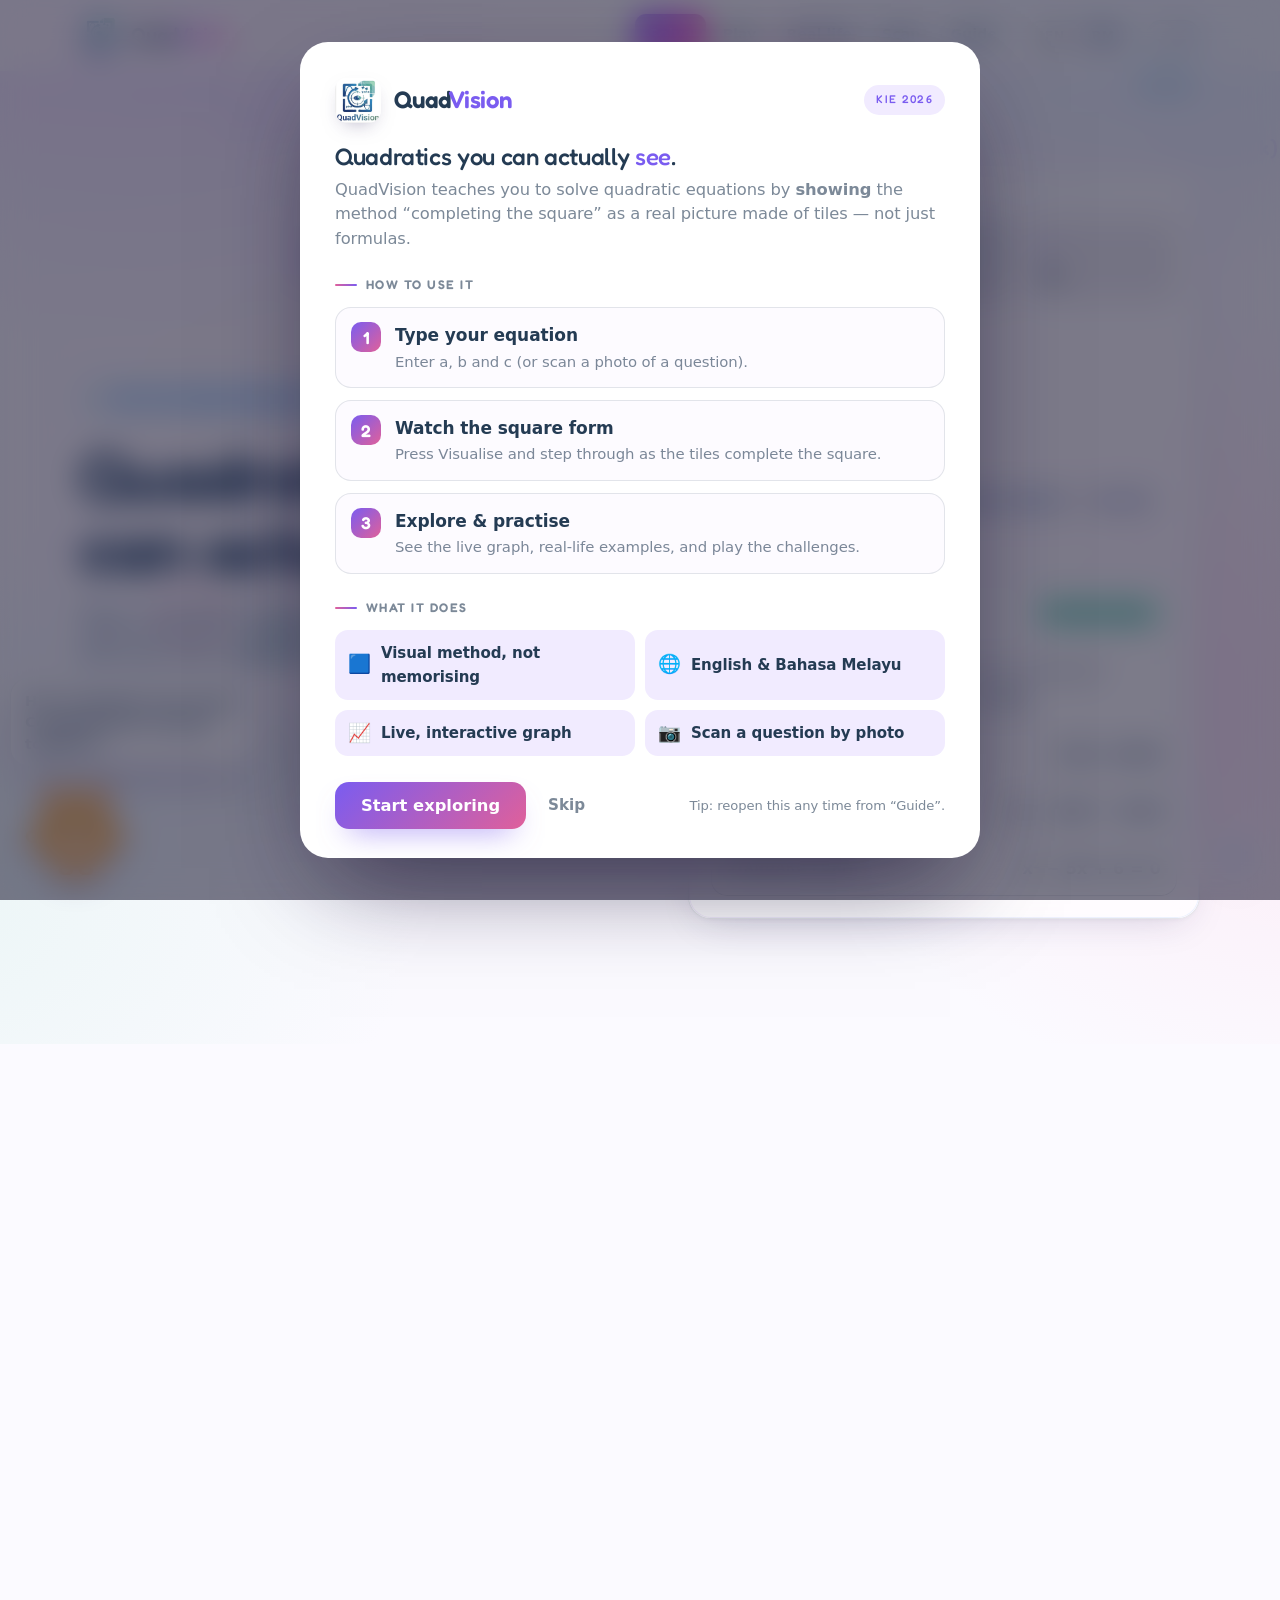
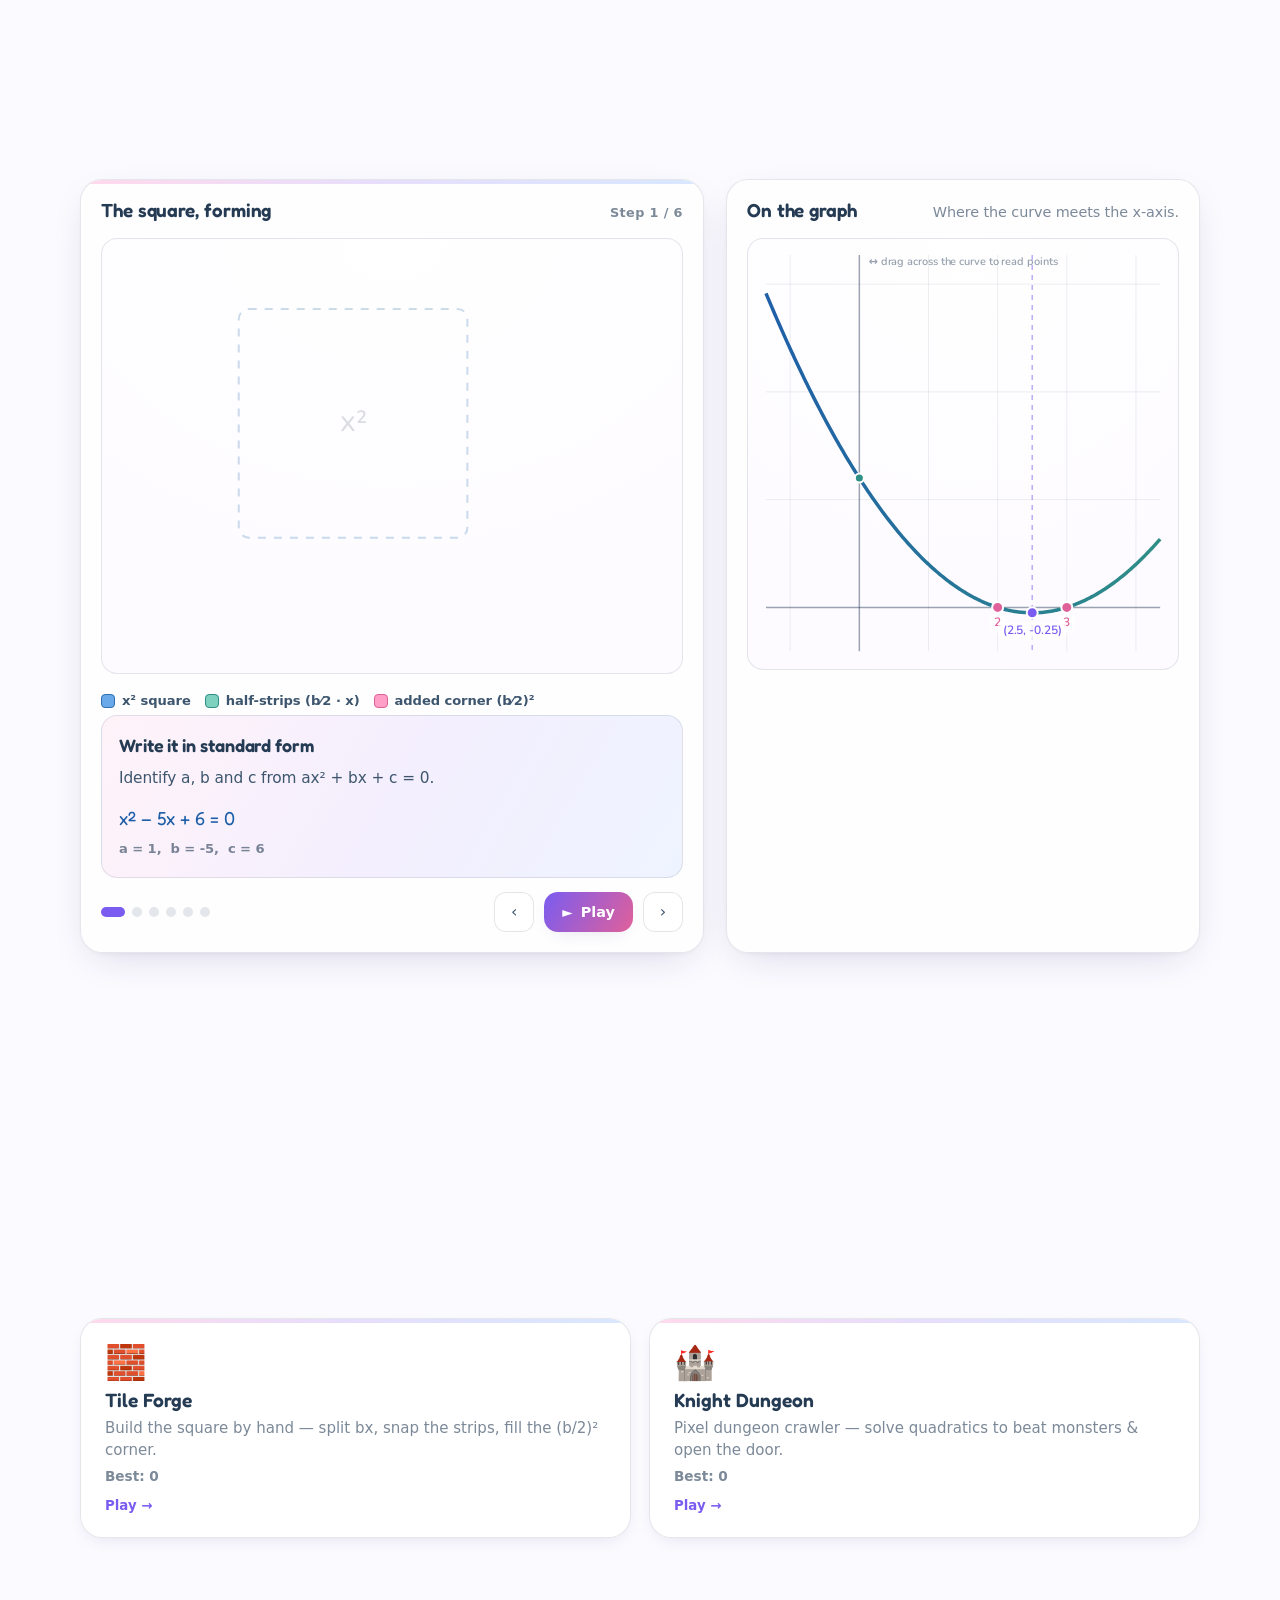
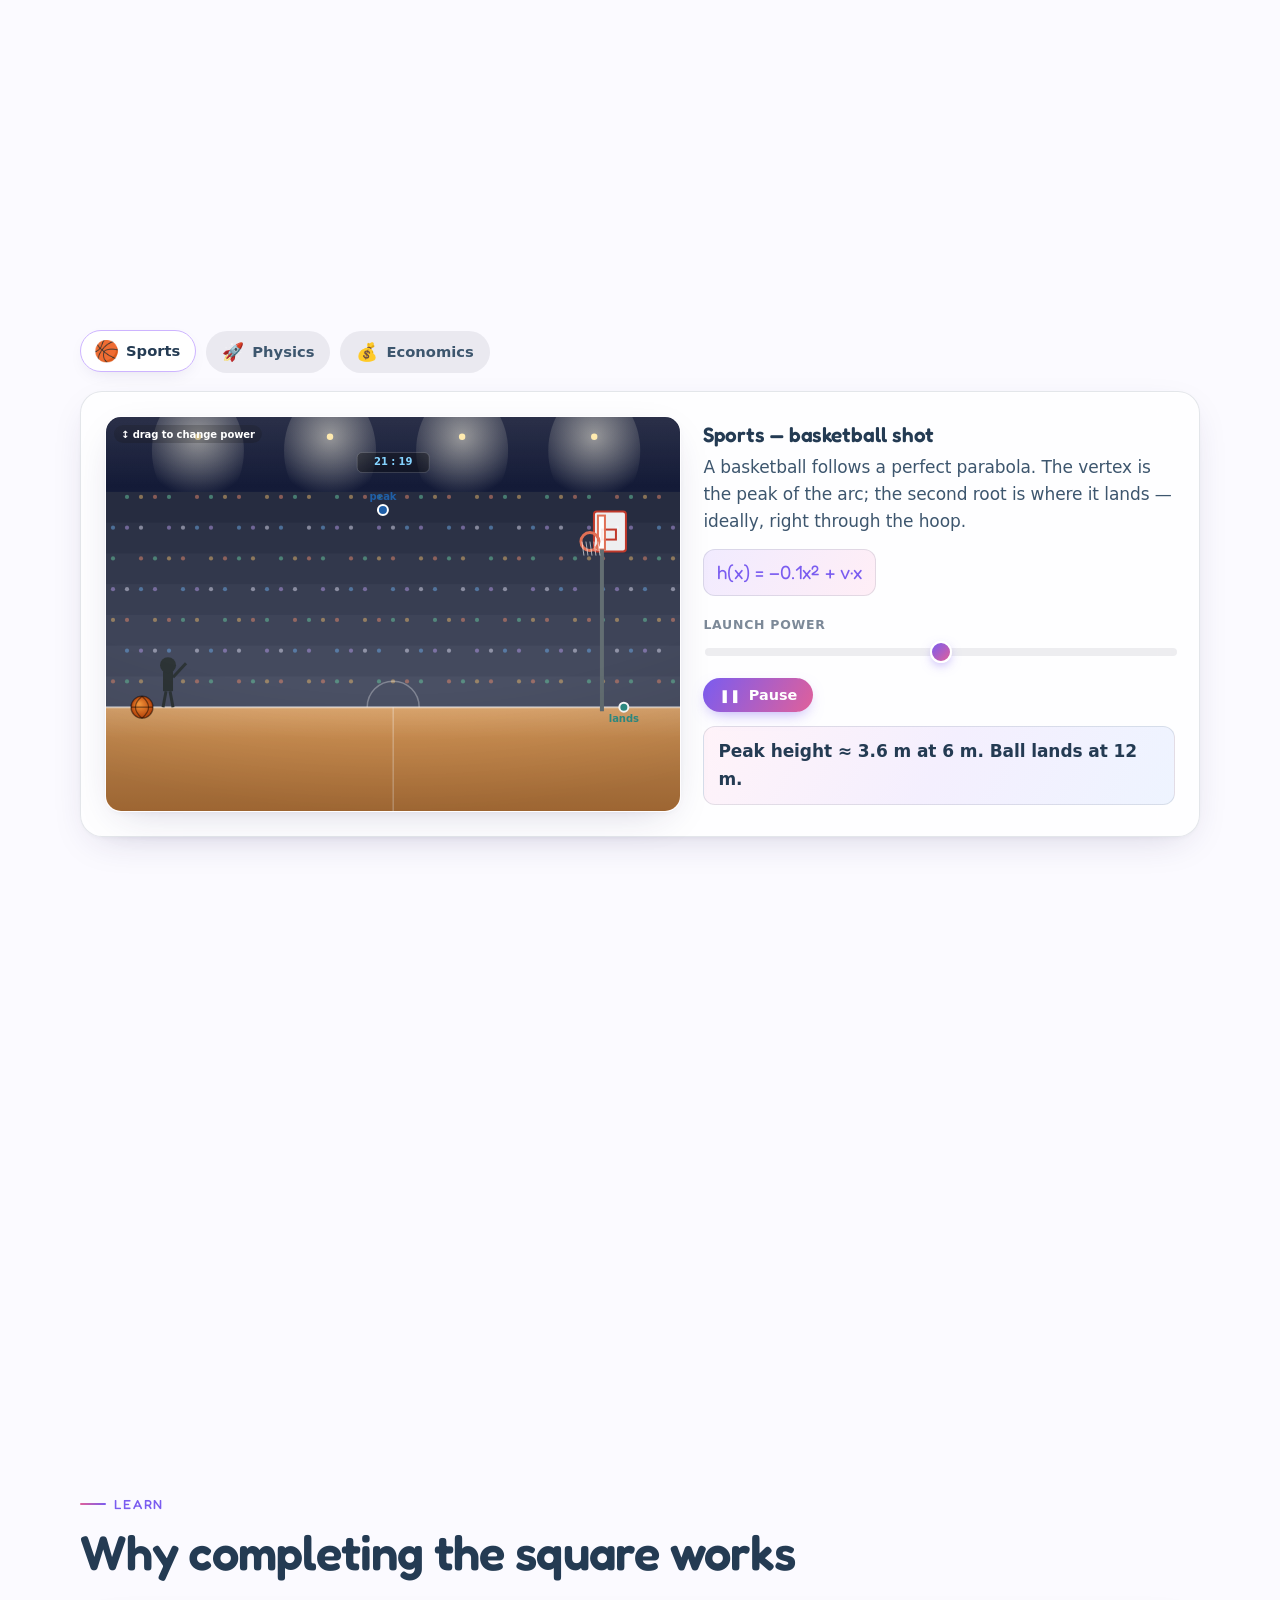
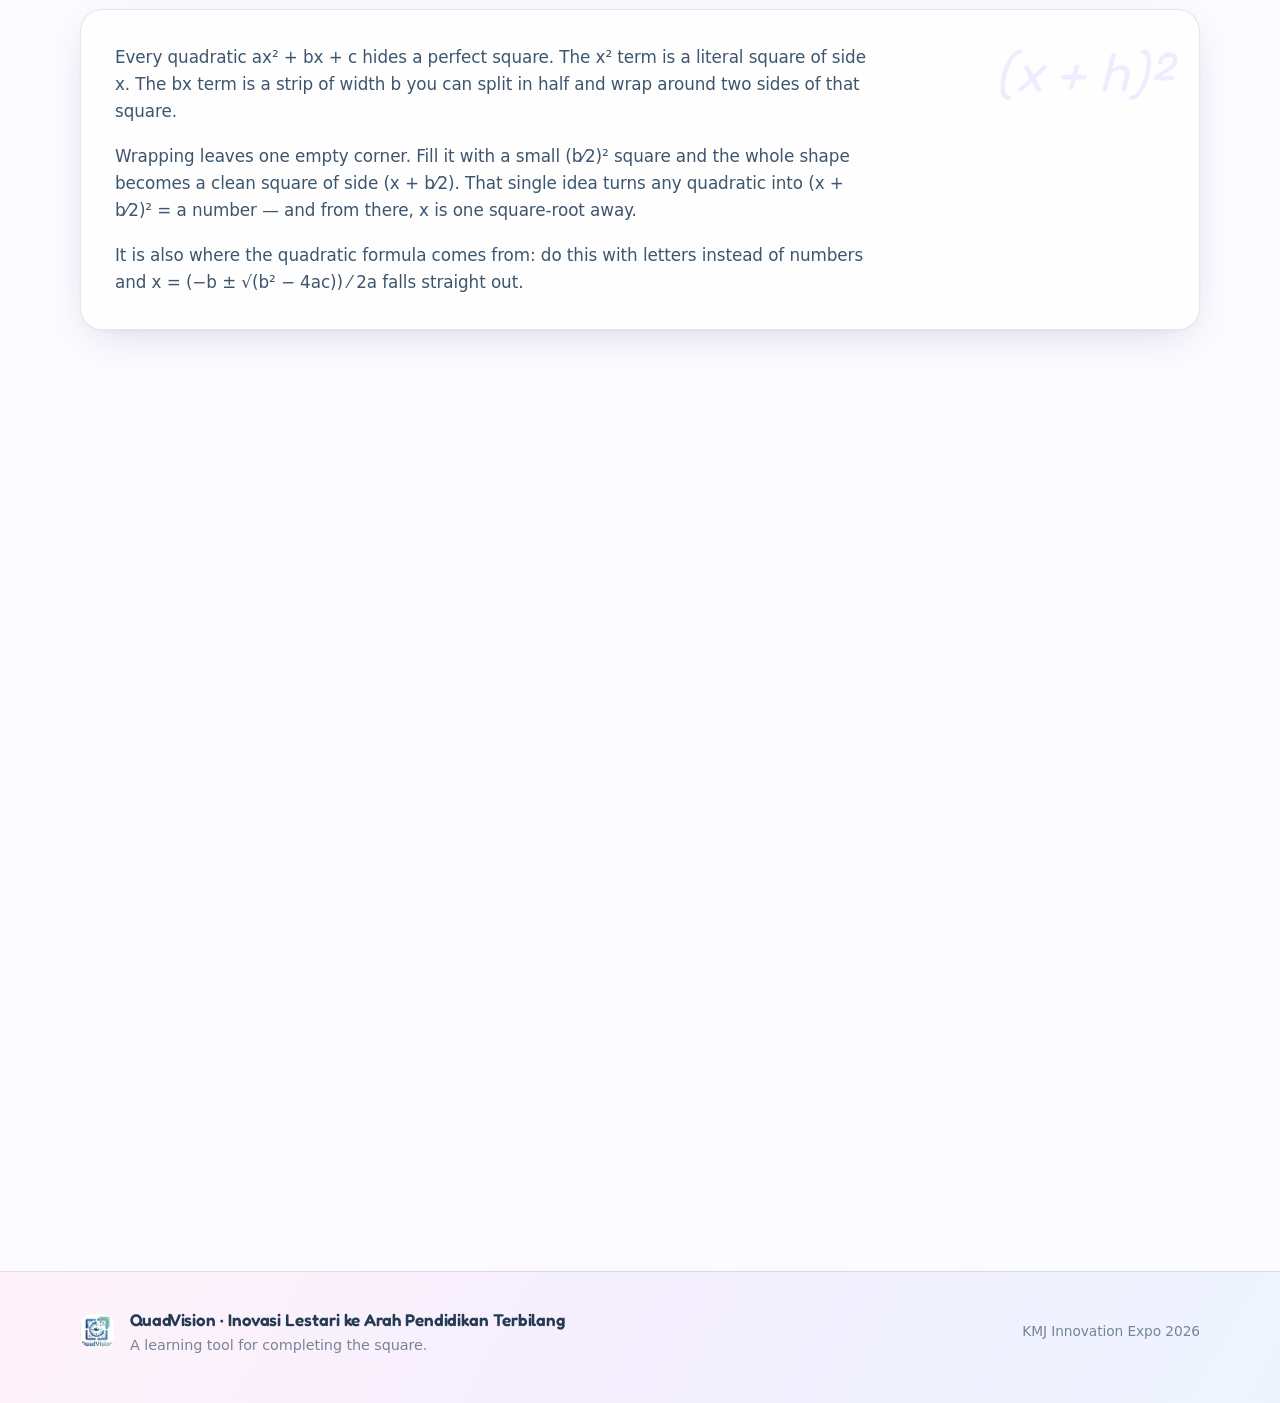
==== index.html @ 8a858abe "Add files via upload" ====
<!DOCTYPE html>
<html lang="en">
<head>
  <meta charset="UTF-8" />
  <meta name="viewport" content="width=device-width, initial-scale=1.0" />
  <title>QuadVision — See the square behind the equation</title>
  <meta name="description" content="A bilingual learning tool that solves quadratic equations step by step and shows the real square forming, tile by tile, beside its parabola." />

  <!-- set the colour theme before first paint (no flash of light) -->
  <!-- This runs immediately so the page doesn't flash light mode before switching to dark -->
  <script>
    (function () {
      try {
        // Try to get the saved theme preference
        var t = localStorage.getItem('qv-theme');
        // Default to light if not set or invalid
        if (t !== 'dark' && t !== 'light') t = 'light';
        // Apply the theme before the page renders
        document.documentElement.setAttribute('data-theme', t);
      } catch (e) {}
    })();
  </script>

  <!-- apply saved accessibility preferences before first paint (no flash) -->
  <!-- mirrors js/a11y.js so colourblind palette, text size, contrast, reading -->
  <!-- mode and motion are correct from the very first frame -->
  <script>
    (function () {
      try {
        var a = JSON.parse(localStorage.getItem('qv-a11y-v1') || '{}');
        var el = document.documentElement;
        el.setAttribute('data-motion', a.motion || 'full');
        el.setAttribute('data-text', a.text || 'normal');
        el.setAttribute('data-contrast', a.contrast || 'off');
        el.setAttribute('data-cb', a.cb || 'none');
        el.setAttribute('data-dyslexia', a.dyslexia || 'off');
      } catch (e) {}
    })();
  </script>

  <!-- favicon / icons -->
  <link rel="icon" href="assets/favicon.ico" sizes="any" />
  <link rel="icon" type="image/png" sizes="32x32" href="assets/favicon-32.png" />
  <link rel="icon" type="image/png" sizes="16x16" href="assets/favicon-16.png" />
  <link rel="apple-touch-icon" href="assets/apple-touch-icon.png" />

  <!-- type: Fredoka (display) + Nunito (body) -->
  <link rel="preconnect" href="https://fonts.googleapis.com" />
  <link rel="preconnect" href="https://fonts.gstatic.com" crossorigin />
  <link href="https://fonts.googleapis.com/css2?family=Fredoka:wght@400;500;600;700&family=Nunito:ital,wght@0,400;0,600;0,700;0,800;1,600;1,700&display=swap" rel="stylesheet" />

  <link rel="stylesheet" href="css/styles.css" />
</head>
<body>
  <a class="skip" href="#solve">Skip to the solver</a>

  <!-- ===== TOP BAR =====  Logo, the section menu, and the EN/BM + day/night switches. -->
  <header class="topbar">
    <div class="wrap">
      <a class="brand" href="#top">
        <img src="assets/logo.png" alt="QuadVision logo" />
        <b>Quad<span>Vision</span></b>
      </a>
      <nav class="nav" aria-label="Sections">
        <a href="#solve" data-i18n="nav_solve">Solve</a>
        <a href="#play" data-i18n="nav_play">Play</a>
        <a href="#apps" data-i18n="nav_apps">Real life</a>
        <a href="#scan" data-i18n="nav_scan">Scan</a>
      </nav>
      <div class="lang" role="group" aria-label="Language">
        <button id="langEN" type="button" aria-pressed="true">EN</button>
        <button id="langMS" type="button" aria-pressed="false">BM</button>
      </div>
      <button id="themeToggle" class="theme-switch" type="button" role="switch" aria-checked="false" aria-label="Switch to dark mode">
        <span class="th-track">
          <span class="th-ico th-sun" aria-hidden="true">☀</span>
          <span class="th-ico th-moon" aria-hidden="true">☾</span>
          <span class="th-knob"></span>
        </span>
      </button>
    </div>
  </header>

  <main id="top">
    <!-- ===== HERO + SOLVER =====  The headline plus the a/b/c boxes where the student types the equation; results show right below. -->
    <section class="hero section" id="solve">
      <div class="wrap hero-grid">
        <div class="hero-copy">
          <span class="tagchip"><span class="star">★</span> <span data-i18n="tagline">See the square behind the equation</span></span>
          <h1 data-i18n="hero_title">Quadratics you can actually <em>see</em></h1>
          <p class="lede" data-i18n="hero_lede">Type a quadratic and watch it solved step by step — with the real square forming, tile by tile, beside its parabola.</p>
        </div>

        <div class="solver" aria-label="Quadratic solver">
          <h3 data-i18n="eq_preview">Your equation</h3>
          <div class="coef-row">
            <div class="coef">
              <label for="inA" data-i18n="lab_a">a</label>
              <input id="inA" type="number" inputmode="decimal" value="1" step="any" aria-label="coefficient a" />
            </div>
            <div class="coef">
              <label for="inB" data-i18n="lab_b">b</label>
              <input id="inB" type="number" inputmode="decimal" value="-5" step="any" aria-label="coefficient b" />
            </div>
            <div class="coef">
              <label for="inC" data-i18n="lab_c">c</label>
              <input id="inC" type="number" inputmode="decimal" value="6" step="any" aria-label="coefficient c" />
            </div>
          </div>

          <div class="eq-line"><small data-i18n="eq_preview">Your equation</small><span id="eqPreview">x² − 5x + 6 = 0</span></div>

          <div class="btn-row">
            <button id="btnVisualise" class="btn btn-primary" type="button"><span data-i18n="visualise">Visualise</span></button>
            <button id="btnReset" class="btn btn-ghost" type="button"><span data-i18n="reset">Reset</span></button>
          </div>

          <div class="examples">
            <span data-i18n="try_example">Try an example</span>
            <div class="chips">
              <button class="chip" data-ex="1,-5,6" type="button">x² − 5x + 6</button>
              <button class="chip" data-ex="1,-4,4" type="button">x² − 4x + 4</button>
              <button class="chip" data-ex="2,-7,3" type="button">2x² − 7x + 3</button>
              <button class="chip" data-ex="1,0,-9" type="button">x² − 9</button>
              <button class="chip" data-ex="1,2,5" type="button">x² + 2x + 5</button>
            </div>
          </div>

          <div class="summary" aria-live="polite">
            <div class="cell full">
              <div>
                <div class="k" data-i18n="sum_roots">Roots</div>
                <div class="v" id="sumRoots">x = 2 , 3</div>
              </div>
              <span class="badge two" id="rootsBadge">Two real roots</span>
            </div>
            <div class="cell">
              <div class="k" data-i18n="sum_disc">Discriminant</div>
              <div class="v" id="sumDisc">b² − 4ac = 1</div>
            </div>
            <div class="cell">
              <div class="k" data-i18n="sum_axis">Axis of symmetry</div>
              <div class="v" id="sumAxis">x = 2.5</div>
            </div>
            <div class="cell full">
              <div class="k" data-i18n="sum_vertex">Vertex</div>
              <div class="v" id="sumVertex">(2.5, −0.25)</div>
            </div>
            <div class="cell full">
              <div class="k" data-i18n="sum_vform">Vertex form</div>
              <div class="v" id="sumVForm">(x − 2.5)² − 0.25</div>
            </div>
            <div class="cell full">
              <div class="k" data-i18n="sum_sform">Standard form</div>
              <div class="v" id="sumStdForm">x² − 5x + 6</div>
            </div>
          </div>
        </div>
      </div>
    </section>

    <!-- ===== highlights: three big claims (Apple-style) ===== -->
    <section class="highlights section">
      <div class="wrap">
        <div class="sec-head center reveal">
          <span class="eyebrow" data-i18n="hl_eyebrow">Why it works</span>
          <h2 data-i18n="hl_title">Built to make the square obvious.</h2>
        </div>
        <div class="hl-grid">
          <article class="hl-card reveal">
            <div class="hl-ico" aria-hidden="true">
              <svg viewBox="0 0 48 48"><rect x="9" y="9" width="20" height="20" rx="4" fill="var(--viz-sq)" stroke="var(--viz-sq-edge)" stroke-width="2"/><rect x="29" y="9" width="10" height="20" rx="3" fill="var(--viz-strip)" stroke="var(--viz-strip-edge)" stroke-width="2"/><rect x="29" y="29" width="10" height="10" rx="3" fill="var(--viz-corner)" stroke="var(--viz-corner-edge)" stroke-width="2"/></svg>
            </div>
            <h3 data-i18n="hl_1_t">See it, don’t memorise it</h3>
            <p data-i18n="hl_1_d">Algebra tiles form a real square, so completing the square finally makes sense.</p>
          </article>
          <article class="hl-card reveal">
            <div class="hl-ico" aria-hidden="true">
              <svg viewBox="0 0 48 48"><circle cx="24" cy="24" r="16" fill="none" stroke="var(--brand)" stroke-width="2.5"/><path d="M24 8 a16 16 0 0 1 0 32" fill="var(--lav-soft)"/><path d="M24 8 v32 M9 18 h30 M9 30 h30" stroke="var(--brand)" stroke-width="1.6" fill="none"/></svg>
            </div>
            <h3 data-i18n="hl_2_t">Two languages</h3>
            <p data-i18n="hl_2_d">Every step reads in English and Bahasa Melayu, switchable any time.</p>
          </article>
          <article class="hl-card reveal">
            <div class="hl-ico" aria-hidden="true">
              <svg viewBox="0 0 48 48"><circle cx="24" cy="24" r="16" fill="var(--pink-soft)" stroke="var(--pink-strong)" stroke-width="2.5"/><path d="M20 16 l10 8 l-10 8 z" fill="var(--pink-strong)"/></svg>
            </div>
            <h3 data-i18n="hl_3_t">Guided, step by step</h3>
            <p data-i18n="hl_3_d">Play it like a story, or move through each step at your own pace.</p>
          </article>
        </div>
      </div>
    </section>

    <!-- ===== STUDIO (our novelty) =====  Left: the tile picture that completes the square. Right: the matching graph. The Play/Next buttons step through it. -->
    <section class="studio section" id="studio">
      <div class="wrap">
        <div class="sec-head">
          <span class="eyebrow" data-i18n="studio_title">The square, forming</span>
          <h2 data-i18n="studio_sub">Completing the square, shown as area.</h2>
        </div>
        <div class="studio-grid">
          <div class="panel feature">
            <div class="panel-head">
              <h3 data-i18n="studio_title">The square, forming</h3>
              <span class="step-count" id="stepCounter">Step 1 / 7</span>
            </div>
            <div class="stage">
              <canvas id="vizCanvas" aria-label="Algebra tiles completing the square"></canvas>
            </div>
            <div class="legend">
              <span><i class="l-sq"></i> <span data-i18n="legend_sq">x² square</span></span>
              <span><i class="l-strip"></i> <span data-i18n="legend_strip">half-strips (b⁄2 · x)</span></span>
              <span><i class="l-corner"></i> <span data-i18n="legend_corner">added corner (b⁄2)²</span></span>
            </div>

            <div class="walk">
              <div class="walk-step">
                <div class="st-title" id="stepTitle">Write the equation</div>
                <div class="st-note" id="stepNote">Start from the standard form.</div>
                <div class="st-math" id="stepMath"></div>
              </div>
              <div class="walk-ctrl">
                <div class="dots" id="stepDots" role="group" aria-label="Steps"></div>
                <button id="btnPrev" class="icon-btn" type="button" aria-label="Previous step">‹</button>
                <button id="btnPlay" class="btn-play" type="button"><span class="ico">►</span><span class="label" data-i18n="play">Play</span></button>
                <button id="btnNext" class="icon-btn" type="button" aria-label="Next step">›</button>
              </div>
            </div>
          </div>

          <div class="panel">
            <div class="panel-head">
              <h3 data-i18n="graph_title">On the graph</h3>
              <span class="sub" data-i18n="graph_sub">Where the curve meets the x-axis.</span>
            </div>
            <div class="stage graph-stage">
              <canvas id="graphCanvas" aria-label="Parabola of the quadratic"></canvas>
            </div>
          </div>
        </div>
      </div>
    </section>

    <!-- ===== PLAY =====  Our interactive game, made in Genially and embedded inline (never leaves the page). -->
    <section class="challenge section" id="play">
      <div class="wrap">
        <div class="sec-head">
          <span class="eyebrow" data-i18n="play_eyebrow">Play</span>
          <h2 data-i18n="play_title">Play the quadratics game</h2>
          <p data-i18n="play_sub">An interactive game to practise — embedded right here, no need to leave the page.</p>
        </div>
        <div id="gamesMount" class="games-mount"></div>
      </div>
    </section>

    <!-- ===== REAL-LIFE APPLICATIONS =====  Five interactive parabola scenes from sport, physics, engineering, architecture and economics. -->
    <section class="apps section" id="apps">
      <div class="wrap">
        <div class="sec-head">
          <span class="eyebrow" data-i18n="apps_eyebrow">Where it lives</span>
          <h2 data-i18n="apps_title">Quadratics in the real world</h2>
          <p data-i18n="apps_sub">Move the slider and watch the parabola change in a real setting — the vertex and roots mean something here.</p>
        </div>
        <div class="apps-tabs" id="appsTabs" role="tablist"></div>
        <div class="apps-card">
          <div class="apps-canvas-wrap"><canvas id="appsCanvas" aria-label="Application graph"></canvas></div>
          <div class="apps-info">
            <h3 id="appTitle">—</h3>
            <p id="appDesc">—</p>
            <div class="app-eq" id="appEq">—</div>
            <div class="app-slider-row">
              <label class="app-slider">
                <span id="appSliderLabel">—</span>
                <input type="range" id="appSlider" min="0" max="10" value="5" />
              </label>
            </div>
            <button class="app-play" id="appPlay" type="button">
              <span class="ap-ico">▶</span><span id="appPlayLabel" data-i18n="apps_play">Play motion</span>
            </button>
            <div class="app-readout" id="appReadout" aria-live="polite">—</div>
          </div>
        </div>
      </div>
    </section>

    <!-- ===== SCAN =====  Take/upload a photo of a quadratic; the app reads it and fills a, b, c automatically. -->
    <section class="scan section" id="scan">
      <div class="wrap scan-grid">
        <div class="scan-card">
          <div class="scan-drop">
            <div class="big" data-i18n="scan_title">Scan a question</div>
            <div class="tip" data-i18n="scan_tip">Tip: clear printed text like 2x² + 3x − 5 = 0 works best.</div>
            <div class="scan-actions">
              <button id="btnUpload" class="btn btn-primary" type="button"><span data-i18n="scan_upload">Upload photo</span></button>
              <button id="btnCamera" class="btn btn-ghost" type="button"><span data-i18n="scan_camera">Use camera</span></button>
            </div>
          </div>
          <input id="scanInput" type="file" accept="image/*" hidden />
          <input id="camInput" type="file" accept="image/*" capture="environment" hidden />

          <div class="scan-status" id="scanStatus" aria-live="polite"></div>
          <div class="bar-wrap" id="scanBarWrap" hidden><div class="bar" id="scanBar"></div></div>

          <div class="scan-result" id="scanResult" hidden>
            <div class="seen" data-i18n="scan_seen">Text detected</div>
            <div class="raw" id="scanText">—</div>
            <div class="found-eq" id="scanEq">—</div>
            <div class="scan-actions" style="justify-content:flex-start">
              <button id="btnUseScan" class="btn btn-primary" type="button"><span data-i18n="scan_use">Use these values</span></button>
              <button id="btnRetry" class="btn btn-ghost" type="button"><span data-i18n="scan_retry">Try another photo</span></button>
            </div>
          </div>
        </div>

        <div class="scan-side">
          <div class="sec-head">
            <span class="eyebrow" data-i18n="nav_scan">Scan</span>
            <h2 data-i18n="scan_title">Scan a question</h2>
            <p data-i18n="scan_sub">Point your camera at a printed quadratic, or upload a photo. QuadVision reads it and fills a, b and c for you.</p>
          </div>
          <ol class="scan-steps">
            <li><span class="n">1</span><span class="tx" data-i18n="scan_upload">Upload photo</span></li>
            <li><span class="n">2</span><span class="tx" data-i18n="scan_reading">Reading the image…</span></li>
            <li><span class="n">3</span><span class="tx" data-i18n="scan_use">Use these values</span></li>
          </ol>
        </div>
      </div>
    </section>

    <!-- ===== LEARN =====  A short plain-language explanation of WHY completing the square works. -->
    <section class="learn section" id="learn">
      <div class="wrap">
        <div class="sec-head">
          <span class="eyebrow" data-i18n="nav_learn">Learn</span>
          <h2 data-i18n="learn_title">Why completing the square works</h2>
        </div>
        <div class="learn-card">
          <div class="learn-flow">
            <p data-i18n="learn_p1">Every quadratic ax² + bx + c hides a perfect square. The x² term is a literal square of side x. The bx term is a strip of width b you can split in half and wrap around two sides of that square.</p>
            <p data-i18n="learn_p2">Wrapping leaves one empty corner. Fill it with a small (b⁄2)² square and the whole shape becomes a clean square of side (x + b⁄2). That single idea turns any quadratic into (x + b⁄2)² = a number — and from there, x is one square-root away.</p>
            <p data-i18n="learn_p3">It is also where the quadratic formula comes from: do this with letters instead of numbers and x = (−b ± √(b² − 4ac)) ⁄ 2a falls straight out.</p>
          </div>
        </div>
      </div>
    </section>

    <!-- ===== TEAM =====  Our lecturer and the five group members (swap the placeholder photos/names here). -->
    <section class="team section" id="team">
      <div class="wrap">
        <div class="sec-head">
          <span class="eyebrow" data-i18n="team_title">The team</span>
          <h2 data-i18n="team_sub">Introducing to our team</h2>
        </div>
        <div class="team-card">
          <div class="lecturer-row">
            <div class="member lecturer">
              <div class="avatar lecturer-av"><img src="assets/team/lecturer.svg" alt="Supervising lecturer photo" /></div>
              <div class="name" data-i18n="placeholder_name">Name</div>
              <div class="role" data-i18n="role_lecturer">Supervising lecturer</div>
            </div>
          </div>
          <div class="members">
            <div class="member lead">
              <div class="avatar"><img src="assets/team/member1.svg" alt="Team member photo" /></div>
              <div class="name" data-i18n="placeholder_name">Name</div>
              <div class="role" data-i18n="role_leader">Team leader</div>
            </div>
            <div class="member">
              <div class="avatar"><img src="assets/team/member2.svg" alt="Team member photo" /></div>
              <div class="name" data-i18n="placeholder_name">Name</div>
              <div class="role" data-i18n="role_member">Member</div>
            </div>
            <div class="member">
              <div class="avatar"><img src="assets/team/member3.svg" alt="Team member photo" /></div>
              <div class="name" data-i18n="placeholder_name">Name</div>
              <div class="role" data-i18n="role_member">Member</div>
            </div>
            <div class="member">
              <div class="avatar"><img src="assets/team/member4.svg" alt="Team member photo" /></div>
              <div class="name" data-i18n="placeholder_name">Name</div>
              <div class="role" data-i18n="role_member">Member</div>
            </div>
            <div class="member">
              <div class="avatar"><img src="assets/team/member5.svg" alt="Team member photo" /></div>
              <div class="name" data-i18n="placeholder_name">Name</div>
              <div class="role" data-i18n="role_member">Member</div>
            </div>
          </div>
        </div>
      </div>
    </section>
  </main>

  <!-- ===== footer ===== -->
  <footer class="foot">
    <div class="wrap">
      <img src="assets/logo.png" alt="QuadVision logo" />
      <div>
        <div class="ft" data-i18n="foot_built">QuadVision · Inovasi Lestari ke Arah Pendidikan Terbilang</div>
        <div class="fs" data-i18n="foot_made">A learning tool for completing the square.</div>
      </div>
      <div class="credit">KMJ Innovation Expo 2026</div>
    </div>
  </footer>

  <!-- Load scripts in dependency order so each one can use the ones before it -->
  <!-- math-core.js first (the math engine, used by everything else) -->
  <script src="js/math-core.js"></script>
  <!-- i18n.js next (handles translations) -->
  <script src="js/i18n.js"></script>
  <!-- store.js: the shared progress/XP/badges memory (used by the games) -->
  <script src="js/store.js"></script>
  <!-- Canvas modules (visualizer and grapher) - these draw the pictures -->
  <script src="js/visualizer.js"></script>
  <script src="js/grapher.js"></script>
  <!-- Scanner reads photos -->
  <script src="js/scanner.js"></script>
  <!-- NEW interactive features (each self-contained, wired up by app.js init) -->
  <script src="js/mistakes.js"></script>     <!-- Common mistake detection -->
  <script src="js/challenge.js"></script>    <!-- Gamified challenge + boss battles -->
  <script src="js/applications.js"></script> <!-- Real-life applications -->
  <script src="js/games.js"></script>        <!-- Built-in quadratic games (Play section) -->
  <!-- Squary the mascot helper -->
  <script src="js/squary.js"></script>
  <!-- a11y.js: accessibility settings panel -->
  <script src="js/a11y.js"></script>
  <!-- bgfx.js: the decorative animated background (equations + 3D shapes) -->
  <script src="js/bgfx.js"></script>
  <!-- app.js is the main controller that ties everything together -->
  <script src="js/app.js"></script>
  <!-- ui.js adds polish (scroll effects, navigation highlighting) -->
  <script src="js/ui.js"></script>
  <!-- intro.js: the welcome / start screen that explains the tool -->
  <script src="js/intro.js"></script>
</body>
</html>
---- css/styles.css ----
/* ==========================================================================
   QuadVision — styles.css
   Pastel "completing-the-square" learning tool. The signature is the tile
   studio; everything around it stays quiet so the square is the hero.
   ========================================================================== */

/* ----- design tokens ----- These are reusable colors, sizes, and styles */
:root {
  /* Text and background colors */
  --ink: #243b53;                                    /* Main text color */
  --ink-soft: #3d566e;                               /* Secondary text */
  --muted: rgba(36, 59, 83, .60);                    /* Muted text */
  --hair: rgba(36, 59, 83, .12);                     /* Hairline borders */
  --bg: #fbfaff;                                     /* Page background */
  --card: #ffffff;                                   /* Card background */
  --card-2: #fdfbff;                                 /* Secondary card background */

  /* Brand colors - soft pastels pulled from the design poster */
  --brand: #1f5fa8;          /* Deep blue for primary elements */
  --brand-2: #2f8f86;        /* Teal for secondary elements */
  --sky: #a6c8ff;            /* Light blue for highlights */
  --sky-soft: #e7f0ff;       /* Very light blue background */
  --pink: #ffc2dd;           /* Soft pink */
  --pink-soft: #ffeef6;      /* Very light pink background */
  --pink-strong: #e0609a;    /* Strong pink for emphasis */
  --lav: #cdb4ff;            /* Lavender */
  --lav-soft: #f1ebff;       /* Very light lavender */
  --lav-strong: #7a5cf0;     /* Strong purple for emphasis */
  --peach: #ffd9a6;          /* Peach accent */
  --mint: #bfe9dd;           /* Mint accent */

  /* Gradient background fills (used for hero section) */
  --grad: linear-gradient(120deg, #ffd9ec 0%, #e7defc 48%, #d8e7ff 100%);
  --grad-soft: linear-gradient(120deg, #fff3f9 0%, #f4effe 50%, #eef4ff 100%);

  /* Visualizer tile colors (algebra tiles - read by visualizer.js) */
  --viz-sq: #6aa9e9;                 /* x² square fill */
  --viz-sq-edge: #2f6fb0;            /* x² square border */
  --viz-strip: #7fd1bf;              /* Side strip fill */
  --viz-strip-edge: #2f8f86;         /* Strip border */
  --viz-corner: #ff9ec7;             /* Corner piece fill */
  --viz-corner-edge: #e0609a;        /* Corner border */
  --viz-line: #243b53;               /* Grid lines and text */
  --viz-ghost: rgba(36, 59, 83, .16); /* Faint background */
  --viz-tint: rgba(127, 209, 191, .16); /* Highlight tint */

  /* Grapher colors (parabola graph - read by grapher.js) */
  --g-grid: rgba(36, 59, 83, .08);   /* Grid lines */
  --g-axis: rgba(36, 59, 83, .42);   /* Axes */

  /* Border radius (rounded corners) */
  --r-lg: 26px;                      /* Large radius */
  --r-md: 18px;                      /* Medium radius */
  --r-sm: 12px;                      /* Small radius */

  /* Drop shadows for depth */
  --shadow: 0 18px 50px -28px rgba(58, 46, 99, .45);
  --shadow-soft: 0 10px 30px -22px rgba(58, 46, 99, .5);

  /* Focus ring for keyboard navigation */
  --ring: 0 0 0 3px rgba(122, 92, 240, .35);

  /* macOS-style frosted glass effect (for overlays) */
  --glass: rgba(255, 255, 255, .72);
  --glass-edge: rgba(255, 255, 255, .6);
  --glass-blur: saturate(180%) blur(20px);

  /* Segmented control styling (for buttons that toggle between options) */
  --seg-track: rgba(118, 118, 128, .12);
  --seg-thumb: #ffffff;

  /* Layout sizes */
  --maxw: 1120px;                    /* Max page width */

  /* Font families */
  --display: "Fredoka", system-ui, sans-serif;  /* Headings */
  --body: "Nunito", system-ui, -apple-system, Segoe UI, sans-serif;  /* Body text */
}

/* ----- dark theme ----- When user switches to dark mode */
/* Only text/background colors flip; the colorful tiles stay the same
   so the signature square always looks good */
[data-theme="dark"] {
  --ink: #e9eef6;
  --ink-soft: #b7c2d2;
  --muted: rgba(233, 238, 246, .60);
  --hair: rgba(233, 238, 246, .13);
  --bg: #0d1320;
  --card: #161d2c;
  --card-2: #1c2436;

  --brand: #7fb4f2;
  --brand-2: #57cbba;
  --lav-strong: #b49cff;
  --pink-strong: #f08fbe;

  --sky-soft: rgba(127, 180, 242, .12);
  --lav-soft: rgba(167, 139, 250, .14);
  --pink-soft: rgba(240, 143, 190, .12);

  --grad-soft: linear-gradient(120deg, #1b2335 0%, #1a2030 52%, #161d2b 100%);

  /* visualizer + grapher re-read these on theme change */
  --viz-line: #e9eef6;
  --viz-ghost: rgba(233, 238, 246, .22);
  --viz-tint: rgba(127, 209, 191, .15);
  --g-grid: rgba(233, 238, 246, .09);
  --g-axis: rgba(233, 238, 246, .42);

  --seg-track: rgba(118, 118, 128, .26);
  --seg-thumb: #424b5e;

  --shadow: 0 18px 50px -28px rgba(0, 0, 0, .75);
  --shadow-soft: 0 10px 30px -22px rgba(0, 0, 0, .65);

  --glass: rgba(22, 29, 44, .62);
  --glass-edge: rgba(255, 255, 255, .06);
}

/* surfaces that were hard-coded white in light mode */
[data-theme="dark"] .topbar { background: rgba(13, 19, 32, .80); }
[data-theme="dark"] .btn-ghost { background: var(--card-2); }
[data-theme="dark"] .icon-btn { background: var(--card-2); }
[data-theme="dark"] .skip { background: var(--card); }
[data-theme="dark"] .stage {
  background: radial-gradient(120% 120% at 50% 0%, #20293f 0%, var(--card-2) 70%);
}
/* this little chip carries dark text on a pastel gradient — keep it dark */
[data-theme="dark"] .scan-steps .n { color: #1c2436; }

/* dark mode: the pastel ambient washes + the hero highlight are far too bright
   over the dark canvas and start to wash out the text — calm them right down. */
[data-theme="dark"] body::before {
  background:
    radial-gradient(1100px 540px at 78% -8%, rgba(167, 139, 250, .12), transparent 60%),
    radial-gradient(900px 520px at -6% 12%, rgba(127, 180, 242, .10), transparent 60%),
    radial-gradient(820px 600px at 110% 78%, rgba(240, 143, 190, .10), transparent 62%),
    var(--bg);
}
[data-theme="dark"] body::after { opacity: .25; }
[data-theme="dark"] .hero h1 em::after { opacity: .42; }

/* ----- reset ----- Clear browser defaults and set consistent styles */
*, *::before, *::after { box-sizing: border-box; }  /* Include padding/borders in size */
html { scroll-behavior: smooth; -webkit-text-size-adjust: 100%; }
body {
  margin: 0;
  font-family: var(--body);  /* Nunito font for body text */
  color: var(--ink);         /* Text color */
  background: var(--bg);     /* Page background */
  line-height: 1.6;          /* Readable spacing between lines */
  font-size: 17px;           /* Base font size */
  overflow-x: hidden;        /* Prevent horizontal scrollbar */
  letter-spacing: -0.003em;  /* Slight tightening for Apple feel */
  -webkit-font-smoothing: antialiased;  /* Smooth fonts on Mac */
  -moz-osx-font-smoothing: grayscale;   /* Smooth fonts on Linux */
}
/* Headings use Fredoka font */
h1, h2, h3 { font-family: var(--display); line-height: 1.12; margin: 0; font-weight: 600; }
p { margin: 0; }  /* Remove default paragraph margins */
a { color: inherit; }  /* Links inherit text color */
img { max-width: 100%; display: block; }  /* Responsive images */
button { font-family: inherit; cursor: pointer; }  /* Buttons inherit font */
em { font-style: italic; }  /* Emphasis is italic */

/* Decorative background wash: soft pastel gradients
   These create the "ambient" look and feel of the page */
body::before {
  content: "";
  position: fixed;
  inset: 0;
  z-index: -2;
  /* Three radial gradients layered: purple, blue, and pink */
  background:
    radial-gradient(1100px 540px at 78% -8%, rgba(205, 180, 255, .22), transparent 60%),
    radial-gradient(900px 520px at -6% 12%, rgba(166, 200, 255, .20), transparent 60%),
    radial-gradient(820px 600px at 110% 78%, rgba(255, 194, 221, .20), transparent 62%),
    var(--bg);
}

/* Decorative watermark: faint math formulas in background
   This echoes the design poster and reinforces the math theme */
body::after {
  content: "";
  position: fixed;
  inset: 0;
  z-index: -1;
  opacity: .5;  /* Very faint */
  pointer-events: none;  /* Don't interfere with clicking */
  /* SVG with math formulas scattered across the page */
  background-image: url("data:image/svg+xml;utf8,\
<svg xmlns='http://www.w3.org/2000/svg' width='760' height='560' viewBox='0 0 760 560'>\
<g fill='none' stroke='%23243b53' stroke-opacity='0.05' stroke-width='1.4' font-family='Georgia,serif'>\
<text x='40' y='70' font-size='30' fill='%23243b53' fill-opacity='0.045' stroke='none' font-style='italic'>ax² + bx + c = 0</text>\
<text x='430' y='150' font-size='26' fill='%23243b53' fill-opacity='0.045' stroke='none' font-style='italic'>(x + h)²</text>\
<text x='90' y='250' font-size='24' fill='%23243b53' fill-opacity='0.04' stroke='none' font-style='italic'>y = sin x</text>\
<text x='520' y='300' font-size='28' fill='%23243b53' fill-opacity='0.045' stroke='none' font-style='italic'>√(b² − 4ac)</text>\
<text x='60' y='420' font-size='26' fill='%23243b53' fill-opacity='0.04' stroke='none' font-style='italic'>f′(x) = 2ax + b</text>\
<text x='470' y='470' font-size='30' fill='%23243b53' fill-opacity='0.045' stroke='none' font-style='italic'>x = −b ± √… / 2a</text>\
<text x='250' y='540' font-size='22' fill='%23243b53' fill-opacity='0.04' stroke='none' font-style='italic'>C = 2πr</text>\
</g></svg>");
  background-size: 760px 560px;
}

/* ----- layout helpers ----- Reusable layout utilities */

/* wrap constrains content to max width with side padding */
.wrap { width: min(100% - 40px, var(--maxw)); margin-inline: auto; }

/* section spacing and scroll behavior */
.section { padding: 78px 0; position: relative; scroll-margin-top: 78px; }

/* eyebrow: small uppercase label above headings */
.eyebrow {
  font-family: var(--display);  /* Fredoka font */
  font-weight: 500;              /* Medium weight */
  font-size: .82rem;             /* Small */
  letter-spacing: .14em;         /* Spaced out letters */
  text-transform: uppercase;     /* All caps */
  color: var(--lav-strong);      /* Purple color */
  display: inline-flex;
  align-items: center;
  gap: .5rem;
}
.eyebrow::before {
  content: "";
  width: 26px; height: 2px; border-radius: 2px;
  background: linear-gradient(90deg, var(--pink-strong), var(--lav-strong));
}
.sec-head { margin-bottom: 30px; }
.sec-head h2 { font-size: clamp(1.7rem, 1.2rem + 1.7vw, 2.5rem); margin-top: 10px; }
.sec-head p { color: var(--muted); margin-top: 8px; max-width: 52ch; }

/* ----- top bar ----------------------------------------------------------- */
.topbar {
  position: sticky;
  top: 0;
  z-index: 50;
  backdrop-filter: saturate(160%) blur(12px);
  background: rgba(251, 250, 255, .78);
  border-bottom: 1px solid var(--hair);
}
.topbar .wrap {
  display: flex;
  align-items: center;
  gap: 18px;
  height: 66px;
}
.brand { display: flex; align-items: center; gap: 11px; text-decoration: none; }
.brand img { width: 38px; height: 38px; border-radius: 10px; box-shadow: var(--shadow-soft); }
.brand b { font-family: var(--display); font-weight: 600; font-size: 1.22rem; letter-spacing: -.01em; }
.brand b span { color: var(--lav-strong); }

.nav { display: flex; gap: 4px; margin-left: auto; }
.nav a {
  text-decoration: none;
  color: var(--ink-soft);
  font-weight: 700;
  font-size: .94rem;
  padding: 9px 13px;
  border-radius: 999px;
  transition: background .18s, color .18s;
}
.nav a:hover { background: var(--lav-soft); color: var(--ink); }

/* language toggle */
.lang {
  display: inline-flex;
  background: var(--seg-track);
  border: 1px solid var(--hair);
  border-radius: 980px;
  padding: 2px;
  gap: 0;
}
.lang button {
  flex: 1 1 0;
  min-width: 40px;
  text-align: center;
  border: 0;
  background: transparent;
  color: var(--ink-soft);
  font-weight: 700;
  font-size: .8rem;
  letter-spacing: .02em;
  padding: 6px 13px;
  border-radius: 980px;
  transition: color .2s ease;
}
.lang button.on {
  background: var(--seg-thumb);
  color: var(--ink);
  box-shadow: 0 3px 8px -2px rgba(20, 20, 50, .18), 0 1px 2px rgba(20, 20, 50, .06);
}

/* dark-mode switch — iOS-style sliding toggle */
.theme-switch {
  border: 0;
  background: transparent;
  padding: 0;
  display: inline-flex;
  align-items: center;
  flex: none;
}
.th-track {
  position: relative;
  width: 54px;
  height: 30px;
  border-radius: 999px;
  background: var(--seg-track);
  border: 1px solid var(--hair);
  display: inline-flex;
  align-items: center;
  transition: background .25s ease, border-color .25s ease;
}
.th-ico {
  position: absolute;
  top: 50%;
  transform: translateY(-50%);
  font-size: .82rem;
  line-height: 1;
  pointer-events: none;
  transition: opacity .25s ease;
}
.th-sun { left: 8px; color: #f1a93a; opacity: 1; }
.th-moon { right: 8px; color: var(--lav-strong); opacity: .45; }
.th-knob {
  position: absolute;
  top: 3px;
  left: 3px;
  width: 24px;
  height: 24px;
  border-radius: 50%;
  background: #fff;
  box-shadow: 0 2px 6px rgba(20, 20, 50, .3);
  transition: transform .26s cubic-bezier(.4, .85, .35, 1.1);
}
.theme-switch:active .th-knob { width: 27px; }
[data-theme="dark"] .th-track {
  background: linear-gradient(120deg, #6d5ae0, #9c84ff);
  border-color: rgba(255, 255, 255, .14);
}
[data-theme="dark"] .th-knob { transform: translateX(24px); }
[data-theme="dark"] .th-sun { opacity: .4; }
[data-theme="dark"] .th-moon { opacity: 1; color: #fff; }

/* ----- hero -------------------------------------------------------------- */
.hero { padding: 56px 0 26px; }
.hero-grid {
  display: grid;
  grid-template-columns: 1.05fr .95fr;
  gap: 42px;
  align-items: center;
}
.hero h1 {
  font-size: clamp(2.3rem, 1.5rem + 3.2vw, 3.6rem);
  letter-spacing: -.015em;
}
.hero h1 em { font-style: normal; position: relative; white-space: nowrap; }
.hero h1 em::after {
  content: "";
  position: absolute; left: -2px; right: -2px; bottom: .08em; height: .34em;
  background: var(--grad);
  border-radius: 6px;
  z-index: -1;
}
.hero .lede { margin-top: 18px; font-size: 1.12rem; color: var(--ink-soft); max-width: 48ch; }
.tagchip {
  display: inline-flex; align-items: center; gap: 8px;
  font-family: var(--display); font-weight: 500;
  font-size: .8rem; letter-spacing: .12em; text-transform: uppercase;
  color: var(--brand);
  background: var(--sky-soft);
  border: 1px solid rgba(31, 95, 168, .14);
  padding: 7px 14px; border-radius: 999px;
  margin-bottom: 22px;
}
.tagchip .star { color: var(--peach); }

/* solver card */
.solver {
  background: var(--card);
  border: 1px solid var(--hair);
  border-radius: var(--r-lg);
  padding: 22px;
  box-shadow: var(--shadow);
  position: relative;
}
.solver::before {
  content: "";
  position: absolute; inset: 0;
  border-radius: inherit;
  padding: 1px;
  background: var(--grad);
  -webkit-mask: linear-gradient(#000 0 0) content-box, linear-gradient(#000 0 0);
  mask: linear-gradient(#000 0 0) content-box, linear-gradient(#000 0 0);
  -webkit-mask-composite: xor;
  mask-composite: exclude;
  opacity: .5; pointer-events: none;
}
.solver h3 { font-size: 1rem; color: var(--muted); font-weight: 600; letter-spacing: .02em; }
.coef-row { display: grid; grid-template-columns: repeat(3, 1fr); gap: 12px; margin: 16px 0 4px; }
.coef {
  display: flex; flex-direction: column; gap: 6px;
  background: var(--card-2);
  border: 1px solid var(--hair);
  border-radius: var(--r-sm);
  padding: 11px 12px;
}
.coef label {
  font-family: var(--display);
  font-weight: 600; font-size: 1rem; font-style: italic;
  color: var(--lav-strong);
}
.coef input {
  border: 0; background: transparent; width: 100%;
  font-family: var(--body); font-weight: 800; font-size: 1.25rem;
  color: var(--ink); outline: none;
  appearance: textfield;
  -moz-appearance: textfield;
}
.coef input::-webkit-outer-spin-button,
.coef input::-webkit-inner-spin-button { appearance: none; -webkit-appearance: none; margin: 0; }
.coef:focus-within { border-color: var(--lav); box-shadow: var(--ring); }

.eq-line {
  margin: 14px 2px 4px;
  font-family: var(--display);
  font-size: 1.45rem; font-weight: 500;
  color: var(--ink);
  letter-spacing: .01em;
}
.eq-line small { display: block; font-family: var(--body); font-weight: 700; font-size: .72rem; letter-spacing: .12em; text-transform: uppercase; color: var(--muted); margin-bottom: 2px; }

.btn-row { display: flex; gap: 10px; margin-top: 16px; flex-wrap: wrap; }
.btn {
  border: 1px solid transparent;
  border-radius: 999px;
  padding: 11px 20px;
  font-weight: 800; font-size: .96rem;
  display: inline-flex; align-items: center; gap: 8px;
  transition: transform .12s, box-shadow .18s, background .18s, border-color .18s;
}
.btn:active { transform: translateY(1px); }
.btn-primary { background: linear-gradient(120deg, var(--lav-strong), var(--pink-strong)); color: #fff; box-shadow: var(--shadow-soft); }
.btn-primary:hover { box-shadow: 0 14px 30px -16px rgba(122, 92, 240, .8); }
.btn-ghost { background: #fff; border-color: var(--hair); color: var(--ink-soft); }
.btn-ghost:hover { border-color: var(--lav); color: var(--ink); }

.examples { margin-top: 18px; }
.examples > span { font-weight: 800; font-size: .78rem; letter-spacing: .1em; text-transform: uppercase; color: var(--muted); }
.chips { display: flex; flex-wrap: wrap; gap: 8px; margin-top: 9px; }
.chip {
  border: 1px solid var(--hair);
  background: var(--card-2);
  border-radius: 999px;
  padding: 7px 13px;
  font-weight: 800; font-size: .86rem;
  color: var(--brand);
  transition: background .16s, border-color .16s, transform .12s;
}
.chip:hover { background: var(--sky-soft); border-color: var(--sky); transform: translateY(-1px); }
.chip:active { transform: translateY(0); }

/* ----- solution summary -------------------------------------------------- */
.summary {
  display: grid;
  grid-template-columns: repeat(2, 1fr);
  gap: 1px;
  background: var(--hair);
  border: 1px solid var(--hair);
  border-radius: var(--r-md);
  overflow: hidden;
  margin-top: 18px;
}
.summary .cell { background: var(--card); padding: 13px 15px; }
.summary .cell .k { font-weight: 800; font-size: .72rem; letter-spacing: .1em; text-transform: uppercase; color: var(--muted); }
.summary .cell .v { font-weight: 800; font-size: 1.04rem; margin-top: 3px; color: var(--ink); }
.summary .cell .v .exact { color: var(--brand-2); font-weight: 700; font-size: .9em; }
.summary .full { grid-column: 1 / -1; display: flex; align-items: center; justify-content: space-between; gap: 12px; flex-wrap: wrap; }

.badge {
  font-family: var(--display);
  font-weight: 600;
  font-size: .8rem;
  padding: 5px 12px;
  border-radius: 999px;
  white-space: nowrap;
}
.badge.two     { background: var(--mint);     color: #1d6b62; }
.badge.double  { background: var(--lav);      color: #4b39a8; }
.badge.complex { background: var(--pink);     color: #ad3a6e; }
.badge.linear  { background: var(--peach);    color: #9a6418; }
.badge.none    { background: #ffd0d0;         color: #b23b3b; }
.badge.all     { background: var(--sky);      color: #235b9e; }

/* ----- studio (the signature) ------------------------------------------- */
.studio-grid {
  display: grid;
  grid-template-columns: 1.25fr .95fr;
  gap: 22px;
}
.panel {
  background: var(--card);
  border: 1px solid var(--hair);
  border-radius: var(--r-lg);
  box-shadow: var(--shadow);
  padding: 20px;
  display: flex;
  flex-direction: column;
}
.panel.feature { position: relative; overflow: hidden; }
.panel.feature::before {
  content: "";
  position: absolute; inset: 0 0 auto 0; height: 4px;
  background: var(--grad);
}
.panel-head { display: flex; align-items: baseline; justify-content: space-between; gap: 12px; margin-bottom: 6px; }
.panel-head h3 { font-size: 1.18rem; }
.panel-head .sub { color: var(--muted); font-size: .9rem; }

.stage {
  position: relative;
  width: 100%;
  aspect-ratio: 4 / 3;
  min-height: 300px;
  margin: 8px 0 4px;
  border-radius: var(--r-md);
  background:
    radial-gradient(120% 120% at 50% 0%, #ffffff 0%, var(--card-2) 70%);
  border: 1px solid var(--hair);
  overflow: hidden;
}
.stage canvas { width: 100%; height: 100%; display: block; }

.graph-stage { aspect-ratio: 1 / 1; min-height: 260px; }

/* tile legend */
.legend { display: flex; flex-wrap: wrap; gap: 14px; margin-top: 12px; }
.legend span { display: inline-flex; align-items: center; gap: 7px; font-size: .82rem; font-weight: 700; color: var(--ink-soft); }
.legend i { width: 14px; height: 14px; border-radius: 4px; display: inline-block; border: 1.5px solid; }
.legend .l-sq { background: var(--viz-sq); border-color: var(--viz-sq-edge); }
.legend .l-strip { background: var(--viz-strip); border-color: var(--viz-strip-edge); }
.legend .l-corner { background: var(--viz-corner); border-color: var(--viz-corner-edge); }

/* ----- walkthrough player ----------------------------------------------- */
.walk { margin-top: 4px; }
.walk-step {
  background: var(--grad-soft);
  border: 1px solid var(--hair);
  border-radius: var(--r-md);
  padding: 16px 17px;
  min-height: 148px;
}
.walk-step .st-title { font-family: var(--display); font-weight: 600; font-size: 1.12rem; color: var(--ink); }
.walk-step .st-note { color: var(--ink-soft); font-size: .96rem; margin-top: 5px; }
.walk-step .st-math {
  margin-top: 12px;
  font-family: var(--display);
  font-size: 1.18rem;
  color: var(--brand);
  line-height: 1.7;
}
.walk-step .st-math .msub {
  font-family: var(--body); font-size: .82rem; font-weight: 700;
  color: var(--muted); margin-top: 4px;
}
.walk-step .st-math .meq.mhi {
  color: var(--lav-strong);
  font-weight: 600;
}

.walk-ctrl { display: flex; align-items: center; gap: 10px; margin-top: 14px; }
.dots { display: flex; gap: 7px; margin-right: auto; }
.dot {
  width: 10px; height: 10px; padding: 0;
  border-radius: 999px;
  border: 0;
  background: var(--hair);
  transition: background .18s, transform .18s, width .18s;
}
.dot.done { background: var(--lav); }
.dot.on { background: var(--lav-strong); width: 24px; }
.dot:hover { transform: scale(1.18); }
.dot.on:hover { transform: none; }

.icon-btn {
  border: 1px solid var(--hair);
  background: #fff;
  width: 40px; height: 40px;
  border-radius: 12px;
  display: inline-flex; align-items: center; justify-content: center;
  color: var(--ink-soft);
  font-size: 1rem;
  transition: border-color .16s, color .16s, background .16s;
}
.icon-btn:hover { border-color: var(--lav); color: var(--lav-strong); }
.btn-play {
  border: 0;
  background: linear-gradient(120deg, var(--lav-strong), var(--pink-strong));
  color: #fff;
  border-radius: 12px;
  height: 40px; padding: 0 18px;
  font-weight: 800; font-size: .9rem;
  display: inline-flex; align-items: center; gap: 8px;
  box-shadow: var(--shadow-soft);
}
.btn-play .ico { font-size: .85rem; }
.step-count { font-weight: 800; font-size: .8rem; color: var(--muted); letter-spacing: .03em; }

/* ----- math typography (output of math-core.js) -------------------------- */
.mfrac {
  display: inline-flex;
  flex-direction: column;
  vertical-align: middle;
  text-align: center;
  margin: 0 .18em;
  line-height: 1.05;
}
.mfrac .mnum { padding: 0 .35em; border-bottom: 2px solid currentColor; }
.mfrac .mden { padding: .04em .35em 0; }
.msqrt { white-space: nowrap; }
.msqrt .mrad {
  border-top: 2px solid currentColor;
  padding: 0 .18em 0 .1em;
  margin-left: .04em;
}
.meq { white-space: nowrap; }
.meq + .meq { margin-top: .35em; }

/* ----- scan -------------------------------------------------------------- */
.scan-grid { display: grid; grid-template-columns: 1fr 1fr; gap: 22px; align-items: start; }
.scan-card {
  background: var(--card);
  border: 1px solid var(--hair);
  border-radius: var(--r-lg);
  box-shadow: var(--shadow);
  padding: 22px;
}
.scan-drop {
  border: 2px dashed var(--lav);
  border-radius: var(--r-md);
  background: var(--lav-soft);
  padding: 26px 20px;
  text-align: center;
}
.scan-drop .big { font-family: var(--display); font-weight: 600; font-size: 1.12rem; }
.scan-drop .tip { color: var(--muted); font-size: .86rem; margin-top: 6px; }
.scan-actions { display: flex; gap: 10px; justify-content: center; margin-top: 16px; flex-wrap: wrap; }
.scan-status { margin-top: 14px; font-weight: 700; color: var(--ink-soft); min-height: 1.2em; }
.bar-wrap { height: 8px; background: var(--hair); border-radius: 999px; overflow: hidden; margin-top: 10px; }
.bar { height: 100%; width: 0; background: linear-gradient(90deg, var(--lav-strong), var(--pink-strong)); transition: width .2s; }
.scan-result {
  margin-top: 16px;
  border: 1px solid var(--hair);
  border-radius: var(--r-md);
  background: var(--card-2);
  padding: 16px;
}
.scan-result .seen { font-size: .76rem; letter-spacing: .1em; text-transform: uppercase; font-weight: 800; color: var(--muted); }
.scan-result .raw { font-family: var(--body); color: var(--ink-soft); margin: 4px 0 12px; word-break: break-word; }
.scan-result .found-eq {
  font-family: var(--display);
  font-size: 1.5rem; font-weight: 500;
  color: var(--brand);
  margin: 4px 0 14px;
}
.scan-side .sec-head { margin-bottom: 18px; }
.scan-steps { list-style: none; padding: 0; margin: 0; display: grid; gap: 12px; }
.scan-steps li { display: flex; gap: 12px; align-items: flex-start; }
.scan-steps .n {
  flex: none;
  width: 28px; height: 28px; border-radius: 9px;
  display: grid; place-items: center;
  font-family: var(--display); font-weight: 600;
  background: var(--grad); color: var(--ink);
  font-size: .92rem;
}
.scan-steps .tx { color: var(--ink-soft); font-weight: 600; }

/* ----- learn ------------------------------------------------------------- */
.learn-card {
  background: var(--card);
  border: 1px solid var(--hair);
  border-radius: var(--r-lg);
  box-shadow: var(--shadow);
  padding: 34px;
  position: relative;
  overflow: hidden;
}
.learn-card::after {
  content: "(x + h)²";
  position: absolute; right: 26px; top: 18px;
  font-family: var(--display); font-style: italic;
  font-size: 3.4rem; color: var(--lav-soft);
  pointer-events: none;
}
.learn-flow { display: grid; gap: 18px; max-width: 70ch; position: relative; }
.learn-flow p { color: var(--ink-soft); font-size: 1.05rem; }
.learn-flow .lead-in {
  font-family: var(--display); font-weight: 600;
  color: var(--lav-strong); font-size: .82rem;
  letter-spacing: .12em; text-transform: uppercase;
  display: flex; align-items: center; gap: 10px;
}
.learn-flow .lead-in::before { content: ""; width: 26px; height: 2px; background: linear-gradient(90deg, var(--pink-strong), var(--lav-strong)); }

/* ----- team -------------------------------------------------------------- */
.team-card {
  background: var(--card);
  border: 1px solid var(--hair);
  border-radius: var(--r-lg);
  box-shadow: var(--shadow);
  padding: 34px;
}
.lecturer-row { display: flex; justify-content: center; margin-bottom: 30px; }
.members {
  display: grid;
  grid-template-columns: repeat(5, 1fr);
  gap: 18px;
}
.member { text-align: center; }
.member .avatar {
  position: relative;
  width: 100%;
  aspect-ratio: 1 / 1;
  border-radius: 22px;
  overflow: hidden;
  box-shadow: var(--shadow-soft);
  border: 1px solid var(--hair);
}
.member .avatar img { width: 100%; height: 100%; object-fit: cover; }
.member.lead .avatar { border: 2px solid var(--lav-strong); }
.member .name {
  font-family: var(--display);
  font-weight: 600; font-size: 1.02rem;
  margin-top: 11px; color: var(--ink);
}
.member .role { font-size: .8rem; font-weight: 700; color: var(--muted); margin-top: 1px; }
.member.lead .role { color: var(--lav-strong); }
.member .avatar.lecturer-av { width: 128px; aspect-ratio: 1/1; margin-inline: auto; }
.lecturer .name { margin-top: 12px; }

/* ----- footer ------------------------------------------------------------ */
.foot {
  border-top: 1px solid var(--hair);
  padding: 34px 0 46px;
  background: var(--grad-soft);
}
.foot .wrap { display: flex; align-items: center; gap: 16px; flex-wrap: wrap; }
.foot img { width: 34px; height: 34px; border-radius: 9px; }
.foot .ft { font-family: var(--display); font-weight: 600; }
.foot .fs { color: var(--muted); font-size: .9rem; }
.foot .credit { margin-left: auto; color: var(--muted); font-size: .86rem; }

/* ----- focus + a11y ------------------------------------------------------ */
:focus-visible { outline: none; box-shadow: var(--ring); border-radius: 10px; }
.skip {
  position: absolute; left: -999px; top: 8px;
  background: #fff; color: var(--ink); padding: 10px 16px;
  border-radius: 10px; z-index: 100; font-weight: 800;
  box-shadow: var(--shadow);
}
.skip:focus { left: 16px; }

/* ----- macOS-style vibrancy --------------------------------------------- */
/* Frost the big surfaces so the soft background washes glow through them, with
   a faint top highlight — the "lit from above" look of macOS windows. */
.solver, .panel, .scan-card, .learn-card, .team-card {
  background: var(--glass);
  -webkit-backdrop-filter: var(--glass-blur);
  backdrop-filter: var(--glass-blur);
  box-shadow: var(--shadow), inset 0 1px 0 var(--glass-edge);
}
@supports not ((-webkit-backdrop-filter: blur(1px)) or (backdrop-filter: blur(1px))) {
  .solver, .panel, .scan-card, .learn-card, .team-card { background: var(--card); }
}

/* ----- responsive -------------------------------------------------------- */
@media (max-width: 940px) {
  .hero-grid { grid-template-columns: 1fr; gap: 30px; }
  .studio-grid { grid-template-columns: 1fr; }
  .scan-grid { grid-template-columns: 1fr; }
  .members { grid-template-columns: repeat(3, 1fr); }
  .nav { display: none; }
}
@media (max-width: 560px) {
  body { font-size: 16px; }
  .section { padding: 56px 0; }
  .summary { grid-template-columns: 1fr; }
  .members { grid-template-columns: repeat(2, 1fr); }
  .learn-card, .team-card { padding: 22px; }
  .learn-card::after { display: none; }
  .topbar .wrap { gap: 10px; }
  .brand b { font-size: 1.05rem; }
}

/* ----- reduced motion ---------------------------------------------------- */
@media (prefers-reduced-motion: reduce) {
  html { scroll-behavior: auto; }
  *, *::before, *::after { transition: none !important; animation: none !important; }
}

/* ==========================================================================
   Apple-style refinement pass  (appended last; later rules win on ties)
   macOS/iOS feel: system text, frosted vibrancy, squircle radii,
   iOS pill buttons, segmented controls, grouped inputs, softer shadows.
   Tokens only flip neutral/shape values, so the dark theme keeps working.
   ========================================================================== */
:root {
  /* crisp native UI text; keep Fredoka for display personality */
  --body: -apple-system, BlinkMacSystemFont, "SF Pro Text", "Segoe UI", system-ui, "Helvetica Neue", Arial, sans-serif;
  --display: "Fredoka", -apple-system, "SF Pro Display", system-ui, sans-serif;

  /* squircle radii */
  --r-lg: 22px;
  --r-md: 16px;
  --r-sm: 12px;

  /* softer, more diffuse Apple shadows (layered) */
  --shadow: 0 12px 40px -16px rgba(40, 30, 90, .22), 0 2px 8px -5px rgba(40, 30, 90, .14);
  --shadow-soft: 0 6px 20px -10px rgba(40, 30, 90, .18);
  --ring: 0 0 0 4px rgba(122, 92, 240, .26);
}
[data-theme="dark"] {
  --shadow: 0 16px 46px -16px rgba(0, 0, 0, .72), 0 2px 10px -5px rgba(0, 0, 0, .55);
  --shadow-soft: 0 8px 24px -12px rgba(0, 0, 0, .6);
}

body { -webkit-font-smoothing: antialiased; text-rendering: optimizeLegibility; letter-spacing: -.005em; }

/* frosted top bar — true vibrancy */
.topbar {
  background: var(--glass);
  -webkit-backdrop-filter: var(--glass-blur);
  backdrop-filter: var(--glass-blur);
  border-bottom: 1px solid var(--glass-edge);
}

/* nav links: quieter, rounded hover */
.nav a { font-weight: 600; border-radius: 10px; }

/* iOS pill buttons: press-to-shrink, vertical-gradient fill */
.btn {
  font-weight: 600;
  letter-spacing: -.01em;
  border-radius: 14px;
  padding: 11px 18px;
  transition: transform .14s cubic-bezier(.2, .8, .2, 1), box-shadow .2s ease, filter .2s ease, background .2s ease;
}
.btn:active { transform: scale(.96); }
.btn-primary {
  background: linear-gradient(180deg, var(--lav-strong), var(--pink-strong));
  box-shadow: 0 6px 16px -6px rgba(122, 92, 240, .5);
}
.btn-primary:hover { filter: brightness(1.05) saturate(1.03); box-shadow: 0 10px 22px -8px rgba(122, 92, 240, .58); }
.btn-ghost { background: var(--seg-track); border-color: transparent; color: var(--ink); }
.btn-ghost:hover { background: rgba(118, 118, 128, .2); border-color: transparent; }

/* iOS segmented control — language switch */
.lang { background: var(--seg-track); border: none; border-radius: 12px; padding: 2px; }
.lang button { border-radius: 10px; font-weight: 600; padding: 6px 13px; color: var(--ink-soft); }
.lang button.on {
  background: var(--seg-thumb);
  color: var(--ink);
  box-shadow: 0 1px 4px rgba(0, 0, 0, .14), 0 0 0 .5px rgba(0, 0, 0, .04);
}

/* grouped, iOS-style coefficient inputs */
.coef { background: var(--seg-track); border: 1px solid transparent; border-radius: 14px; }
.coef:focus-within { background: var(--card); border-color: var(--lav); box-shadow: var(--ring); }

/* squircle cards + consistent hairlines */
.solver, .panel, .scan-card, .learn-card, .team-card { border-radius: var(--r-lg); border: 1px solid var(--hair); }

/* example chips → quiet filled capsules */
.chip { border-radius: 12px; background: var(--seg-track); border-color: transparent; font-weight: 600; }
.chip:hover { background: rgba(118, 118, 128, .2); border-color: transparent; transform: translateY(-1px); }

/* player controls */
.icon-btn { border-radius: 12px; }
.btn-play { border-radius: 14px; font-weight: 600; transition: transform .14s cubic-bezier(.2, .8, .2, 1), box-shadow .2s; }
.btn-play:active { transform: scale(.96); }

/* badges: SF-style semibold, tighter */
.badge { font-family: var(--body); font-weight: 600; letter-spacing: -.01em; }

/* logo squircle */
.brand img, .foot img { border-radius: 12px; }

/* member photos → squircles */
.member .avatar { border-radius: 24px; }

/* ==========================================================================
   Professional / Apple-product-page pass  (appended last)
   Bigger confident type, more whitespace, soft scroll-reveal, a highlights
   band, refined nav. Pairs with js/ui.js.
   ========================================================================== */

/* more generous vertical rhythm, like Apple's long product pages */
.section { padding: 92px 0; }
@media (max-width: 560px) { .section { padding: 60px 0; } }

/* bigger, tighter headlines */
.hero h1 { font-size: clamp(2.6rem, 1.6rem + 4vw, 4.3rem); letter-spacing: -.025em; line-height: 1.05; }
.hero .lede { font-size: clamp(1.08rem, 1rem + .5vw, 1.28rem); }
.sec-head h2 { font-size: clamp(2rem, 1.4rem + 2.2vw, 3.05rem); letter-spacing: -.02em; }

/* centered section heading variant (used by the highlights band) */
.sec-head.center { text-align: center; }
.sec-head.center .eyebrow { justify-content: center; }
.sec-head.center p { margin-inline: auto; }

/* scroll-reveal: hidden until ui.js adds .in */
.reveal { opacity: 0; transform: translateY(20px);
  transition: opacity .7s cubic-bezier(.2, .7, .2, 1) var(--rd, 0ms),
              transform .7s cubic-bezier(.2, .7, .2, 1) var(--rd, 0ms); }
.reveal.in { opacity: 1; transform: none; }
@media (prefers-reduced-motion: reduce) {
  .reveal { opacity: 1 !important; transform: none !important; transition: none; }
}

/* active nav link while scrolling */
.nav a.active { color: var(--ink); background: var(--seg-track); }

/* ---- highlights band (three big claims) ---- */
.hl-grid { display: grid; grid-template-columns: repeat(3, 1fr); gap: 20px; margin-top: 38px; }
.hl-card {
  background: var(--card); border: 1px solid var(--hair); border-radius: var(--r-lg);
  padding: 30px 26px; box-shadow: var(--shadow-soft);
  transition: transform .3s cubic-bezier(.2, .8, .2, 1), box-shadow .3s ease;
}
.hl-card:hover { transform: translateY(-4px); box-shadow: var(--shadow); }
.hl-ico { width: 58px; height: 58px; border-radius: 17px; background: var(--grad-soft);
  display: grid; place-items: center; margin-bottom: 16px; }
.hl-ico svg { width: 32px; height: 32px; }
.hl-card h3 { font-size: 1.16rem; letter-spacing: -.01em; }
.hl-card p { color: var(--muted); margin-top: 8px; font-size: .98rem; line-height: 1.55; }
@media (max-width: 860px) { .hl-grid { grid-template-columns: 1fr; } }

/* gentle hover lift on the secondary cards (not the live animation panel) */
.scan-card, .learn-card, .team-card {
  transition: transform .3s cubic-bezier(.2, .8, .2, 1), box-shadow .3s ease;
}
.scan-card:hover, .learn-card:hover, .team-card:hover { transform: translateY(-3px); box-shadow: var(--shadow); }

/* slightly slimmer, more refined top bar */
.topbar .wrap { height: 60px; }

/* ==========================================================================
   COMPETITION FEATURE PASS  (appended last)
   Build-It-Yourself · Spot-the-Mistake · Challenge/Boss · Real-life apps ·
   Accessibility panel. Uses only the existing tokens so
   light/dark themes keep working. Pairs with the new js/ modules.
   ========================================================================== */

/* the nav now carries more links — give it room, hide a little earlier */
.nav a { padding: 8px 11px; font-size: .9rem; }
@media (max-width: 1080px) { .nav { display: none; } }

/* shared section intro spacing for the new bands */
.practice .sec-head, .mistakes .sec-head, .challenge .sec-head,
.apps .sec-head { margin-bottom: 26px; }

/* ----- shared frosted card shell (spot / game / apps) -------------------- */
.spot-card, .game-card, .apps-card {
  background: var(--glass);
  -webkit-backdrop-filter: var(--glass-blur);
  backdrop-filter: var(--glass-blur);
  border: 1px solid var(--hair);
  border-radius: var(--r-lg);
  box-shadow: var(--shadow), inset 0 1px 0 var(--glass-edge);
  padding: 22px;
}
/* ----- Spot-the-Mistake -------------------------------------------------- */
.spot-q {
  font-family: var(--display); font-size: 1.4rem; font-weight: 500;
  color: var(--brand); text-align: center; margin-bottom: 16px;
}
.spot-steps { display: grid; gap: 10px; max-width: 560px; margin: 0 auto; }
.spot-step {
  display: flex; align-items: center; gap: 14px;
  width: 100%; text-align: left;
  background: var(--card-2); border: 1px solid var(--hair);
  border-radius: var(--r-md); padding: 13px 16px;
  font-family: var(--display); font-size: 1.12rem; color: var(--ink);
  transition: transform .14s, border-color .16s, background .16s, opacity .3s;
}
.spot-step:hover { border-color: var(--lav); transform: translateX(3px); }
.spot-step .spot-no {
  flex: none; width: 24px; height: 24px; border-radius: 7px;
  display: grid; place-items: center; font-size: .8rem;
  background: var(--seg-track); color: var(--muted);
}
.spot-step.correct { border-color: var(--brand-2); background: rgba(47,143,134,.14); }
.spot-step.correct .spot-no { background: var(--brand-2); color: #fff; }
.spot-step.wrong { border-color: var(--pink-strong); background: rgba(224,96,154,.12); }
.spot-step.wrong .spot-no { background: var(--pink-strong); color: #fff; }
.spot-step.dim { opacity: .4; }
.spot-feedback { max-width: 560px; margin: 16px auto 0; }
.spot-feedback.try { color: var(--pink-strong); font-weight: 700; text-align: center; }
.spot-feedback.show {
  background: var(--grad-soft); border: 1px solid var(--hair);
  border-radius: var(--r-md); padding: 16px 18px;
}
.spot-tag {
  font-family: var(--body); font-weight: 800; font-size: .72rem;
  letter-spacing: .1em; text-transform: uppercase; color: var(--pink-strong);
}
.spot-why { color: var(--ink-soft); margin-top: 6px; }
.spot-fix { display: flex; align-items: baseline; gap: 10px; margin-top: 12px; flex-wrap: wrap; }
.spot-fix-lab {
  font-family: var(--body); font-weight: 800; font-size: .72rem;
  letter-spacing: .08em; text-transform: uppercase; color: var(--brand-2);
}
.spot-fix-math { font-family: var(--display); font-size: 1.15rem; color: var(--brand-2); }
.spot-actions { display: flex; justify-content: center; margin-top: 18px; }

/* ----- Challenge / Boss -------------------------------------------------- */
.game-hud {
  display: flex; align-items: center; justify-content: space-between;
  gap: 16px; flex-wrap: wrap; margin-bottom: 18px;
  padding-bottom: 16px; border-bottom: 1px solid var(--hair);
}
.hud-level { display: flex; align-items: center; gap: 12px; font-weight: 800; color: var(--ink); flex-wrap: wrap; }
.hud-level #hudXp { color: var(--muted); font-weight: 700; font-size: .9rem; }
.hud-bar { width: 120px; height: 9px; border-radius: 999px; background: var(--seg-track); overflow: hidden; }
.hud-bar i { display: block; height: 100%; width: 0; background: linear-gradient(90deg, var(--lav-strong), var(--pink-strong)); transition: width .6s cubic-bezier(.2,.8,.2,1); }
.hud-meters { display: flex; gap: 12px; }
.hud-meter {
  text-align: center; background: var(--seg-track); border-radius: var(--r-sm);
  padding: 8px 16px; min-width: 78px;
}
.hud-meter .hm-k { display: block; font-size: .68rem; font-weight: 800; letter-spacing: .1em; text-transform: uppercase; color: var(--muted); }
.hud-meter .hm-v { font-family: var(--display); font-size: 1.4rem; font-weight: 600; color: var(--ink); }
#gameTimer.low { color: var(--pink-strong); }
.game-body { min-height: 240px; }

.q-start-lead { color: var(--muted); max-width: 56ch; }
.q-start-modes { display: grid; grid-template-columns: 1fr 1fr; gap: 16px; margin-top: 18px; }
.mode-card {
  display: flex; flex-direction: column; align-items: flex-start; gap: 4px;
  text-align: left; padding: 22px; border-radius: var(--r-md);
  background: var(--card-2); border: 1px solid var(--hair); color: var(--ink);
  transition: transform .18s cubic-bezier(.2,.8,.2,1), box-shadow .2s, border-color .2s;
}
.mode-card:hover { transform: translateY(-3px); box-shadow: var(--shadow); border-color: var(--lav); }
.mode-card .mc-ico { font-size: 2rem; }
.mode-card .mc-t { font-family: var(--display); font-weight: 600; font-size: 1.16rem; }
.mode-card .mc-s { color: var(--muted); font-size: .92rem; }

.q-wrap { display: grid; gap: 16px; }
.q-text { font-family: var(--display); font-size: 1.4rem; font-weight: 500; color: var(--ink); text-align: center; }
.q-text b { color: var(--brand); font-weight: 600; }
.q-options { display: grid; grid-template-columns: 1fr 1fr; gap: 12px; max-width: 520px; margin: 0 auto; width: 100%; }
.q-opt {
  padding: 16px; border-radius: var(--r-md);
  background: var(--card-2); border: 1px solid var(--hair);
  font-family: var(--display); font-size: 1.15rem; color: var(--ink);
  transition: transform .12s, border-color .16s, background .16s;
}
.q-opt:hover:not(:disabled) { border-color: var(--lav); transform: translateY(-2px); }
.q-opt.right { background: rgba(47,143,134,.18); border-color: var(--brand-2); color: var(--brand-2); }
.q-opt.wrong { background: rgba(224,96,154,.16); border-color: var(--pink-strong); color: var(--pink-strong); }

.boss { display: grid; place-items: center; gap: 10px; margin-top: 6px; }
.boss-sprite { width: 86px; height: 86px; }
.boss-sprite svg { width: 100%; height: 100%; filter: drop-shadow(0 8px 14px rgba(122,92,240,.4)); }
.boss-sprite.hit { animation: boss-hit .26s ease; }
@keyframes boss-hit { 0%{transform:scale(1) rotate(0)} 40%{transform:scale(.82) rotate(-6deg)} 100%{transform:scale(1) rotate(0)} }
.boss-hp { width: 180px; height: 12px; border-radius: 999px; background: var(--seg-track); overflow: hidden; }
.boss-hp i { display: block; height: 100%; background: linear-gradient(90deg, var(--pink-strong), var(--lav-strong)); transition: width .3s ease; }

.q-result { text-align: center; display: grid; gap: 8px; place-items: center; padding: 18px 0; }
.qr-icon { font-size: 3.2rem; }
.qr-title { font-family: var(--display); font-size: 1.5rem; }
.qr-title b { color: var(--brand); }
.qr-sub { color: var(--muted); }
.qr-actions { display: flex; gap: 12px; margin-top: 12px; flex-wrap: wrap; justify-content: center; }

/* ----- Real-life applications ------------------------------------------- */
.apps-tabs { display: flex; flex-wrap: wrap; gap: 10px; margin-bottom: 18px; }
.apps-tab {
  display: inline-flex; align-items: center; gap: 8px;
  padding: 10px 15px; border-radius: 999px;
  background: var(--seg-track); border: 1px solid transparent; color: var(--ink-soft);
  font-weight: 700; font-size: .92rem;
  transition: background .16s, color .16s, border-color .16s, transform .12s;
}
.apps-tab .at-ico { font-size: 1.1rem; }
.apps-tab:hover { transform: translateY(-1px); }
.apps-tab.on { background: var(--card); color: var(--ink); border-color: var(--lav); box-shadow: var(--shadow-soft); }
.apps-card { display: grid; grid-template-columns: 1.1fr .9fr; gap: 22px; align-items: center; }
.apps-canvas-wrap {
  aspect-ratio: 4 / 3; border-radius: var(--r-md);
  background: radial-gradient(120% 120% at 50% 0%, var(--card) 0%, var(--card-2) 72%);
  border: 1px solid var(--hair); overflow: hidden;
}
.apps-canvas-wrap canvas { width: 100%; height: 100%; display: block; }
.apps-info h3 { font-size: 1.3rem; }
.apps-info p { color: var(--ink-soft); margin-top: 8px; }
.app-eq {
  font-family: var(--display); font-size: 1.2rem; color: var(--lav-strong);
  background: var(--lav-soft); border-radius: var(--r-sm);
  padding: 8px 14px; margin: 14px 0; display: inline-block;
}
.app-slider { display: block; }
.app-slider span { font-weight: 800; font-size: .78rem; letter-spacing: .06em; text-transform: uppercase; color: var(--muted); }
.app-slider input[type="range"] {
  -webkit-appearance: none; appearance: none; width: 100%; height: 8px; margin-top: 8px;
  border-radius: 999px; background: var(--seg-track); outline: none;
}
.app-slider input[type="range"]::-webkit-slider-thumb {
  -webkit-appearance: none; appearance: none; width: 24px; height: 24px; border-radius: 50%;
  background: linear-gradient(120deg, var(--lav-strong), var(--pink-strong));
  box-shadow: 0 3px 8px -2px rgba(122,92,240,.6); cursor: pointer; border: 2px solid #fff;
}
.app-slider input[type="range"]::-moz-range-thumb {
  width: 22px; height: 22px; border-radius: 50%; border: 2px solid #fff;
  background: var(--lav-strong); cursor: pointer;
}
.app-readout {
  margin-top: 14px; font-weight: 700; color: var(--ink);
  background: var(--grad-soft); border: 1px solid var(--hair);
  border-radius: var(--r-sm); padding: 11px 14px;
}

@media (max-width: 940px) {
  .apps-card { grid-template-columns: 1fr; }
}
@media (max-width: 620px) {
  .q-start-modes, .q-options { grid-template-columns: 1fr; }
}

/* ----- Accessibility panel ---------------------------------------------- */
#a11yFab {
  position: fixed; right: 18px; bottom: 18px; z-index: 75;
  width: 50px; height: 50px; border-radius: 50%; border: 1px solid var(--hair);
  background: var(--card); color: var(--lav-strong);
  box-shadow: var(--shadow); display: grid; place-items: center;
  transition: transform .16s, box-shadow .2s;
}
#a11yFab:hover { transform: translateY(-2px) scale(1.04); }
#a11yFab svg { width: 26px; height: 26px; }
#a11yPanel {
  position: fixed; right: 18px; bottom: 78px; z-index: 76;
  width: min(320px, calc(100vw - 36px));
  background: var(--card); border: 1px solid var(--hair); border-radius: var(--r-lg);
  box-shadow: var(--shadow); padding: 16px 18px;
  opacity: 0; transform: translateY(12px) scale(.96); pointer-events: none;
  transition: opacity .22s ease, transform .26s cubic-bezier(.2,.9,.3,1.1);
  max-height: 70vh; overflow-y: auto;
}
#a11yPanel.open { opacity: 1; transform: none; pointer-events: auto; }
.a11y-head { display: flex; align-items: center; justify-content: space-between; margin-bottom: 12px; }
.a11y-head b { font-family: var(--display); font-weight: 600; font-size: 1.1rem; }
.a11y-x { border: 0; background: var(--seg-track); width: 30px; height: 30px; border-radius: 9px; color: var(--ink-soft); }
.a11y-group { margin-bottom: 14px; }
.a11y-label { font-weight: 800; font-size: .72rem; letter-spacing: .08em; text-transform: uppercase; color: var(--muted); margin-bottom: 7px; }
.a11y-opts { display: flex; flex-wrap: wrap; gap: 6px; }
.a11y-opt {
  border: 1px solid var(--hair); background: var(--card-2); color: var(--ink-soft);
  border-radius: 999px; padding: 6px 12px; font-weight: 700; font-size: .82rem;
  transition: background .14s, color .14s, border-color .14s;
}
.a11y-opt.on { background: linear-gradient(120deg, var(--lav-strong), var(--pink-strong)); color: #fff; border-color: transparent; }
.a11y-reset { width: 100%; margin-top: 4px; border: 1px solid var(--hair); background: var(--seg-track); color: var(--ink-soft); border-radius: var(--r-sm); padding: 9px; font-weight: 700; }

/* ----- accessibility: data-attribute behaviours -------------------------- */
/* text scaling — bump the root rem so the whole UI grows proportionally */
[data-text="large"] { font-size: 18px; }
[data-text="large"] body { font-size: 18.5px; }
[data-text="xl"] { font-size: 20px; }
[data-text="xl"] body { font-size: 20.5px; }

/* higher contrast — strengthen text + hairlines in both themes */
[data-contrast="on"] { --ink: #06101c; --ink-soft: #16263a; --muted: rgba(10,20,35,.82); --hair: rgba(10,20,35,.42); }
[data-theme="dark"][data-contrast="on"] { --ink: #ffffff; --ink-soft: #e3e9f2; --muted: rgba(233,238,246,.85); --hair: rgba(233,238,246,.45); }
[data-contrast="on"] .btn-ghost, [data-contrast="on"] .chip, [data-contrast="on"] .a11y-opt { border-color: var(--hair); }

/* dyslexia-friendly reading mode — clearer font, looser spacing */
[data-dyslexia="on"] {
  --body: "Comic Sans MS", "Trebuchet MS", Verdana, system-ui, sans-serif;
  --display: "Trebuchet MS", Verdana, system-ui, sans-serif;
}
[data-dyslexia="on"] body { letter-spacing: .02em; word-spacing: .08em; line-height: 1.8; }
[data-dyslexia="on"] p, [data-dyslexia="on"] .spot-step, [data-dyslexia="on"] .st-note { line-height: 1.85; }

/* motion off — a manual switch that mirrors prefers-reduced-motion */
[data-motion="off"] { scroll-behavior: auto; }
[data-motion="off"] *, [data-motion="off"] *::before, [data-motion="off"] *::after {
  animation: none !important; transition: none !important; scroll-behavior: auto !important;
}
[data-motion="off"] .reveal { opacity: 1 !important; transform: none !important; }

/* colourblind-safe palettes — remap the three tile colours + key accents.
   Deuteranopia & Protanopia (red–green) share a blue/orange/purple set;
   Tritanopia (blue–yellow) uses a red/green/magenta set. Based on the
   Okabe–Ito accessible palette. */
[data-cb="deuter"], [data-cb="prot"] {
  --viz-sq: #0072b2; --viz-sq-edge: #004e7a;
  --viz-strip: #e69f00; --viz-strip-edge: #9c6c00;
  --viz-corner: #cc79a7; --viz-corner-edge: #98517a;
  --brand: #0072b2; --brand-2: #e69f00; --lav-strong: #5d3a9b; --pink-strong: #cc79a7;
}
[data-cb="trit"] {
  --viz-sq: #d55e00; --viz-sq-edge: #9c4400;
  --viz-strip: #009e73; --viz-strip-edge: #00674b;
  --viz-corner: #cc79a7; --viz-corner-edge: #98517a;
  --brand: #d55e00; --brand-2: #009e73; --lav-strong: #882255; --pink-strong: #cc79a7;
}

/* ==========================================================================
   IMMERSIVE PASS  (appended last — wins on ties)
   A living ambient background (Apple-clean depth + Anthropic warm calm),
   a refined floating top bar, an arcade-grade game/boss experience, and a
   cinematic real-life applications stage.
   ========================================================================== */

/* ---- 1. LIVING BACKGROUND ------------------------------------------------ */
/* A slow-drifting pastel "aurora" mesh with a warm clay undertone (Anthropic)
   over a clean canvas (Apple). Oversized + transform-animated so it breathes
   without ever revealing an edge. */
body::before {
  inset: -16%;
  background:
    radial-gradient(60% 55% at 18% 8%,  rgba(205, 180, 255, .34), transparent 60%),
    radial-gradient(55% 50% at 84% 4%,  rgba(166, 200, 255, .30), transparent 62%),
    radial-gradient(52% 55% at 92% 72%, rgba(255, 194, 221, .28), transparent 62%),
    radial-gradient(48% 50% at 8% 88%,  rgba(191, 233, 221, .26), transparent 60%),
    radial-gradient(60% 60% at 50% 50%, rgba(255, 214, 170, .12), transparent 70%),
    var(--bg);
  will-change: transform;
  animation: bgDrift 30s ease-in-out infinite alternate;
}
@keyframes bgDrift {
  0%   { transform: translate3d(0, 0, 0) scale(1); }
  100% { transform: translate3d(-2.2%, -1.6%, 0) scale(1.09); }
}
/* keep the dark mesh calm but still alive */
[data-theme="dark"] body::before {
  background:
    radial-gradient(60% 55% at 18% 8%,  rgba(167, 139, 250, .16), transparent 60%),
    radial-gradient(55% 50% at 84% 4%,  rgba(127, 180, 242, .14), transparent 62%),
    radial-gradient(52% 55% at 92% 72%, rgba(240, 143, 190, .13), transparent 62%),
    radial-gradient(48% 50% at 8% 88%,  rgba(87, 203, 186, .10), transparent 60%),
    var(--bg);
}

/* fine grain + the faint math watermark, static, above the drifting mesh */
body::after {
  opacity: 1;
  background-image:
    url("data:image/svg+xml;utf8,<svg xmlns='http://www.w3.org/2000/svg' width='160' height='160'><filter id='n'><feTurbulence type='fractalNoise' baseFrequency='0.85' numOctaves='2' stitchTiles='stitch'/><feColorMatrix type='saturate' values='0'/></filter><rect width='160' height='160' filter='url(%23n)' opacity='0.5'/></svg>"),
    url("data:image/svg+xml;utf8,<svg xmlns='http://www.w3.org/2000/svg' width='760' height='560' viewBox='0 0 760 560'><g font-family='Georgia,serif'><text x='40' y='70' font-size='30' fill='%23243b53' fill-opacity='0.04' font-style='italic'>ax² + bx + c = 0</text><text x='430' y='150' font-size='26' fill='%23243b53' fill-opacity='0.04' font-style='italic'>(x + h)²</text><text x='520' y='300' font-size='28' fill='%23243b53' fill-opacity='0.04' font-style='italic'>√(b² − 4ac)</text><text x='470' y='470' font-size='30' fill='%23243b53' fill-opacity='0.04' font-style='italic'>x = −b ± √… / 2a</text></g></svg>");
  background-size: 160px 160px, 760px 560px;
  background-repeat: repeat, repeat;
  mix-blend-mode: soft-light;
}
[data-theme="dark"] body::after { opacity: .5; mix-blend-mode: overlay; }

/* ---- 2. FLOATING TOP BAR ------------------------------------------------- */
.topbar {
  background: color-mix(in srgb, var(--glass) 88%, transparent);
  -webkit-backdrop-filter: saturate(180%) blur(18px);
  backdrop-filter: saturate(180%) blur(18px);
  border-bottom: 1px solid transparent;
  transition: box-shadow .3s ease, background .3s ease, border-color .3s ease;
}
/* a subtle gradient hairline under the bar */
.topbar::after {
  content: ""; position: absolute; left: 0; right: 0; bottom: -1px; height: 1px;
  background: linear-gradient(90deg, transparent, rgba(122,92,240,.28), rgba(224,96,154,.28), transparent);
  opacity: .7;
}
.topbar.scrolled {
  box-shadow: 0 10px 30px -18px rgba(40, 30, 90, .35);
  background: color-mix(in srgb, var(--glass) 96%, transparent);
}
.topbar .wrap { height: 70px; }
.brand { position: relative; }
.brand img {
  width: 40px; height: 40px; border-radius: 13px;
  box-shadow: 0 6px 16px -6px rgba(122, 92, 240, .55);
  transition: transform .3s cubic-bezier(.2,.8,.2,1);
}
.brand:hover img { transform: rotate(-6deg) scale(1.06); }
.brand b { font-size: 1.26rem; }
.brand b span {
  background: linear-gradient(120deg, var(--lav-strong), var(--pink-strong));
  -webkit-background-clip: text; background-clip: text;
  -webkit-text-fill-color: transparent; color: var(--lav-strong);
}
/* nav: floating pills with a sliding gradient on hover/active */
.nav { gap: 2px; }
.nav a {
  position: relative; font-weight: 600; color: var(--ink-soft);
  padding: 9px 14px; border-radius: 11px;
  transition: color .2s ease, background .2s ease;
}
.nav a:hover { color: var(--ink); background: color-mix(in srgb, var(--lav-soft) 80%, transparent); }
.nav a.active {
  color: #fff; background: linear-gradient(120deg, var(--lav-strong), var(--pink-strong));
  box-shadow: 0 6px 16px -7px rgba(122, 92, 240, .6);
}
[data-theme="dark"] .nav a.active { color: #0d1320; }

/* ---- 3. ARCADE GAME / BOSS ----------------------------------------------- */
.challenge { position: relative; }
.game-card {
  position: relative; overflow: hidden;
  border: 1px solid var(--glass-edge);
}
/* animated arcade glow behind the card content */
.game-card::before {
  content: ""; position: absolute; inset: -2px; z-index: 0; pointer-events: none;
  background:
    radial-gradient(40% 60% at 12% 0%, rgba(122,92,240,.16), transparent 60%),
    radial-gradient(40% 60% at 88% 100%, rgba(224,96,154,.16), transparent 60%);
  opacity: .9;
}
.game-card > * { position: relative; z-index: 1; }
/* the whole card tints to the active mode */
.game-card[data-mode="boss"]::before {
  background:
    radial-gradient(50% 70% at 50% -10%, rgba(224,96,154,.28), transparent 62%),
    radial-gradient(60% 60% at 50% 120%, rgba(122,92,240,.20), transparent 60%);
}

/* HUD: level pill + combo flame */
.game-hud { border-bottom: 1px solid var(--glass-edge); }
.hud-level #hudLevel {
  background: linear-gradient(120deg, var(--lav-strong), var(--pink-strong));
  -webkit-background-clip: text; background-clip: text; -webkit-text-fill-color: transparent;
  font-family: var(--display); font-weight: 700; font-size: 1.05rem;
}
.hud-bar { width: 140px; height: 10px; box-shadow: inset 0 1px 2px rgba(0,0,0,.12); }
.hud-bar i { background: linear-gradient(90deg, var(--lav-strong), var(--pink-strong)); box-shadow: 0 0 10px rgba(122,92,240,.5); }
.hud-combo {
  display: none; align-items: center; gap: 6px;
  font-family: var(--display); font-weight: 700; font-size: 1rem; color: #fff;
  padding: 5px 13px; border-radius: 999px;
  background: linear-gradient(120deg, #ff8a3d, #ff5d8f);
  box-shadow: 0 6px 16px -6px rgba(255, 93, 143, .7);
}
.hud-combo.show { display: inline-flex; animation: comboPop .35s cubic-bezier(.2,1.4,.4,1); }
@keyframes comboPop { 0%{transform:scale(.6);opacity:0} 60%{transform:scale(1.18)} 100%{transform:scale(1);opacity:1} }

/* mode cards → glossy arcade buttons */
.mode-card {
  position: relative; overflow: hidden; align-items: center; text-align: center;
  padding: 28px 22px; gap: 8px;
  background: linear-gradient(180deg, var(--card), var(--card-2));
  border: 1px solid var(--hair);
}
.mode-card::after {
  content: ""; position: absolute; inset: 0; opacity: 0; transition: opacity .25s ease;
  background: radial-gradient(70% 90% at 50% 0%, rgba(122,92,240,.14), transparent 70%);
}
.mode-card:hover::after { opacity: 1; }
.mode-card:hover { transform: translateY(-4px) scale(1.015); box-shadow: var(--shadow); border-color: var(--lav); }
.mode-card .mc-ico {
  font-size: 2.6rem; filter: drop-shadow(0 6px 10px rgba(122,92,240,.3));
  animation: floaty 3.2s ease-in-out infinite;
}
@keyframes floaty { 0%,100%{transform:translateY(0)} 50%{transform:translateY(-6px)} }

/* answer options → tactile cards */
.q-text { font-size: 1.5rem; }
.q-opt {
  position: relative; overflow: hidden; padding: 18px;
  background: linear-gradient(180deg, var(--card), var(--card-2));
  font-weight: 500;
  box-shadow: 0 2px 6px -4px rgba(40,30,90,.3);
}
.q-opt:hover:not(:disabled) { border-color: var(--lav); transform: translateY(-3px); box-shadow: var(--shadow-soft); }
.q-opt.right { background: linear-gradient(180deg, rgba(47,143,134,.22), rgba(47,143,134,.12)); animation: optRight .4s ease; }
.q-opt.wrong { background: linear-gradient(180deg, rgba(224,96,154,.2), rgba(224,96,154,.1)); animation: optWrong .4s ease; }
@keyframes optRight { 0%{transform:scale(1)} 40%{transform:scale(1.06)} 100%{transform:scale(1)} }
@keyframes optWrong { 0%,100%{transform:translateX(0)} 25%{transform:translateX(-7px)} 75%{transform:translateX(7px)} }

/* THE BOSS — big, expressive, emotional */
.boss { gap: 14px; margin-top: 10px; }
.boss-sprite { width: 120px; height: 120px; animation: bossIdle 3s ease-in-out infinite; }
.boss-sprite svg { filter: drop-shadow(0 12px 20px rgba(122,92,240,.45)); overflow: visible; }
@keyframes bossIdle { 0%,100%{transform:translateY(0) rotate(0)} 50%{transform:translateY(-8px) rotate(1.5deg)} }
.boss-sprite.hit { animation: bossHit .4s ease; }
@keyframes bossHit {
  0%{transform:scale(1) rotate(0)}
  25%{transform:scale(.84) rotate(-8deg) translateY(4px)}
  60%{transform:scale(1.05) rotate(5deg)}
  100%{transform:scale(1) rotate(0)}
}
/* enraged when low on HP */
.boss-sprite.angry { animation: bossAngry .5s ease-in-out infinite; }
@keyframes bossAngry { 0%,100%{transform:translateX(0) rotate(0)} 25%{transform:translateX(-3px) rotate(-2deg)} 75%{transform:translateX(3px) rotate(2deg)} }
.boss-sprite.defeated { animation: bossDefeat .9s cubic-bezier(.3,.7,.4,1) forwards; }
@keyframes bossDefeat { 0%{transform:scale(1) rotate(0);opacity:1} 100%{transform:scale(.4) rotate(180deg) translateY(60px);opacity:0} }
.boss-name {
  font-family: var(--display); font-weight: 600; font-size: 1.1rem; color: var(--ink);
  display: flex; align-items: center; gap: 8px;
}
.boss-hp {
  width: 240px; height: 16px; border-radius: 999px;
  /* danger zone shows through as the green fill recedes */
  background: linear-gradient(90deg, #ff5d7a, #ff8a3d);
  box-shadow: inset 0 1px 3px rgba(0,0,0,.22);
  position: relative; overflow: hidden;
}
.boss-hp i {
  background: linear-gradient(90deg, #21b85b, #5fe08a);
  box-shadow: 0 0 8px rgba(47,211,111,.5);
  transition: width .35s cubic-bezier(.2,.8,.2,1);
}
.boss-hp::after {
  content: ""; position: absolute; inset: 0; border-radius: 999px;
  box-shadow: inset 0 0 0 1px rgba(255,255,255,.18);
}
.boss-hp-num {
  font-weight: 800; font-size: .8rem; color: var(--ink-soft); letter-spacing: .02em;
}

/* floating "+XP" popups inside the game card */
.xp-pop {
  position: absolute; left: 50%; top: 40%; transform: translateX(-50%);
  font-family: var(--display); font-weight: 700; font-size: 1.4rem; color: var(--brand-2);
  pointer-events: none; z-index: 5; text-shadow: 0 2px 8px rgba(0,0,0,.12);
  animation: xpFloat 1s ease-out forwards;
}
.xp-pop.miss { color: var(--pink-strong); }
@keyframes xpFloat { 0%{opacity:0;transform:translate(-50%,10px) scale(.8)} 20%{opacity:1} 100%{opacity:0;transform:translate(-50%,-46px) scale(1.1)} }

.qr-icon { font-size: 3.8rem; animation: floaty 3s ease-in-out infinite; }

/* ---- 4. CINEMATIC REAL-LIFE STAGE ---------------------------------------- */
.apps-card { padding: 24px; }
.apps-canvas-wrap {
  aspect-ratio: 16 / 11; position: relative;
  border-radius: var(--r-md);
  border: 1px solid var(--glass-edge);
  box-shadow: var(--shadow), inset 0 1px 0 rgba(255,255,255,.4);
}
/* glassy top sheen + vignette over the scene */
.apps-canvas-wrap::after {
  content: ""; position: absolute; inset: 0; pointer-events: none; border-radius: inherit;
  background:
    linear-gradient(180deg, rgba(255,255,255,.12), transparent 18%),
    radial-gradient(120% 100% at 50% 0%, transparent 70%, rgba(0,0,0,.12));
}
.apps-tab.on { box-shadow: var(--shadow-soft); transform: translateY(-1px); }
.apps-tab.on .at-ico { transform: scale(1.15); }
.apps-tab .at-ico { transition: transform .2s ease; }
.app-eq {
  background: linear-gradient(120deg, var(--lav-soft), var(--pink-soft));
  box-shadow: inset 0 0 0 1px var(--hair);
}
/* play-motion button under the slider */
.app-play {
  display: inline-flex; align-items: center; gap: 8px; margin-top: 14px;
  padding: 9px 16px; border-radius: 999px;
  background: linear-gradient(120deg, var(--lav-strong), var(--pink-strong)); color: #fff;
  font-weight: 700; font-size: .9rem; border: 0;
  box-shadow: 0 6px 16px -6px rgba(122,92,240,.6);
  transition: transform .14s cubic-bezier(.2,.8,.2,1), filter .2s;
}
.app-play:hover { filter: brightness(1.05); }
.app-play:active { transform: scale(.95); }
.app-play .ap-ico { font-size: .8rem; }
.app-slider-row { display: flex; align-items: center; gap: 14px; flex-wrap: wrap; }
.app-slider { flex: 1 1 220px; }

@media (max-width: 620px) {
  .boss-hp { width: 180px; }
  .boss-sprite { width: 100px; height: 100px; }
}

/* ==========================================================================
   ANIMATED BACKGROUND FIELD  (built by js/bgfx.js)
   Drifting equations + slowly spinning 3D cubes, spheres and tilted rings,
   sitting behind all content. Purely decorative, click-through, motion-aware.
   ========================================================================== */
.bgfx {
  position: fixed; inset: 0; z-index: -1;
  pointer-events: none; overflow: hidden; perspective: 720px;
}
/* depth layers — each parallaxes by its own factor (set by js/bgfx.js) */
.bg-layer {
  position: absolute; inset: 0; will-change: transform;
  transition: transform .5s cubic-bezier(.2, .7, .2, 1);
}
.bgi {
  position: absolute; will-change: transform;
  animation: bgFloat var(--dur, 26s) ease-in-out infinite alternate;
}
@keyframes bgFloat {
  from { transform: translate(0, 0) rotate(0deg); }
  to   { transform: translate(var(--dx, 30px), var(--dy, -30px)) rotate(var(--rot, 10deg)); }
}

/* floating equations */
.bgi-eq {
  font-family: var(--display); font-weight: 600; white-space: nowrap;
  letter-spacing: .02em; opacity: .15;
}
[data-theme="dark"] .bgi-eq { opacity: .17; }

/* shared shape sizing */
.bgi-cube, .bgi-sphere, .bgi-ring { width: var(--sz, 48px); height: var(--sz, 48px); }
.bgi-cube { perspective: 360px; opacity: .5; }

/* 3D cube */
.cube3d { position: absolute; inset: 0; transform-style: preserve-3d; color: inherit;
  animation: cubeSpin var(--spin, 16s) linear infinite; }
@keyframes cubeSpin {
  from { transform: rotateX(-20deg) rotateY(0); }
  to   { transform: rotateX(-20deg) rotateY(360deg); }
}
.cf {
  position: absolute; width: var(--sz, 48px); height: var(--sz, 48px);
  border: 1.6px solid currentColor;
  background: color-mix(in srgb, currentColor 12%, transparent);
}
.cf-fr { transform: translateZ(calc(var(--sz) / 2)); }
.cf-bk { transform: rotateY(180deg) translateZ(calc(var(--sz) / 2)); }
.cf-rt { transform: rotateY(90deg)  translateZ(calc(var(--sz) / 2)); }
.cf-lt { transform: rotateY(-90deg) translateZ(calc(var(--sz) / 2)); }
.cf-tp { transform: rotateX(90deg)  translateZ(calc(var(--sz) / 2)); }
.cf-bt { transform: rotateX(-90deg) translateZ(calc(var(--sz) / 2)); }

/* 3D sphere (shaded ball that gently bobs) */
.sphere3d {
  position: absolute; inset: 0; border-radius: 50%; opacity: .26;
  background: radial-gradient(circle at 32% 28%, #fff, currentColor 56%, color-mix(in srgb, currentColor 55%, #000) 100%);
  box-shadow: 0 0 16px -2px currentColor;
  animation: sphereBob var(--spin, 8s) ease-in-out infinite alternate;
}
@keyframes sphereBob { from { transform: translateY(0) scale(1); } to { transform: translateY(-9px) scale(1.05); } }

/* tilted spinning ring */
.bgi-ring { perspective: 460px; }
.ring3d {
  position: absolute; inset: 0; border-radius: 50%; opacity: .32;
  border: 3px solid currentColor; box-shadow: 0 0 14px -3px currentColor;
  transform-style: preserve-3d; animation: ringSpin var(--spin, 14s) linear infinite;
}
@keyframes ringSpin { from { transform: rotateX(62deg) rotateY(0); } to { transform: rotateX(62deg) rotateY(360deg); } }

/* soft glowing colour orbs (add depth + colour movement) */
.bgi-orb {
  width: var(--sz, 160px); height: var(--sz, 160px); border-radius: 50%;
  background: radial-gradient(circle at 50% 50%, currentColor, transparent 68%);
  filter: blur(28px); opacity: .16;
}
[data-theme="dark"] .bgi-orb { opacity: .22; }

/* lighter / hidden where appropriate */
@media (max-width: 700px) {
  .bgi-eq { opacity: .09; }
  .bgi-cube, .bgi-sphere, .bgi-ring { opacity: .34; }
  .bgi-orb { opacity: .12; }
}
[data-motion="off"] .bgfx { display: none; }
@media (prefers-reduced-motion: reduce) { .bgfx { display: none; } }

/* ==========================================================================
   REFINED GAME  (pastel — matches the rest of the site)
   The card keeps the site's frosted-glass shell; we just add tasteful, premium
   gamified touches: a soft gradient crown on the card, a glowing boss stage,
   and crisp option/HUD polish. No dark theme — it belongs to the site now.
   ========================================================================== */
.game-card {
  position: relative; overflow: hidden;
  border: 1px solid var(--glass-edge);
}
/* soft pastel ambience (not neon) */
.game-card::before {
  content: ""; position: absolute; inset: 0; z-index: 0; pointer-events: none;
  background:
    radial-gradient(60% 55% at 8% -8%, var(--lav-soft), transparent 60%),
    radial-gradient(60% 60% at 95% 110%, var(--pink-soft), transparent 60%);
  opacity: .9;
}
.game-card[data-mode="boss"]::before {
  background:
    radial-gradient(70% 60% at 50% -12%, var(--pink-soft), transparent 62%),
    radial-gradient(70% 60% at 50% 115%, var(--lav-soft), transparent 60%);
}

/* HUD: clean pastel meters */
.game-card .game-hud { border-bottom-color: var(--hair); }
.hud-meter {
  background: var(--card); border: 1px solid var(--hair);
  box-shadow: var(--shadow-soft);
}
.hm-v { font-variant-numeric: tabular-nums; }
#gameTimer.low { color: var(--pink-strong); }

/* the boss "stage": a soft pulsing aura glow behind the sprite */
.boss { position: relative; padding-top: 6px; }
.boss-sprite { position: relative; isolation: isolate; }
.boss-sprite::after {
  content: ""; position: absolute; inset: -20%; z-index: -1; border-radius: 42%;
  background: radial-gradient(closest-side, rgba(122, 92, 240, .3), transparent 72%);
  animation: bossStage 2.8s ease-in-out infinite;
}
.boss-sprite.angry::after { background: radial-gradient(closest-side, rgba(224, 96, 154, .34), transparent 72%); }
@keyframes bossStage { 0%, 100% { opacity: .5; transform: scale(.9); } 50% { opacity: .95; transform: scale(1.12); } }
.boss-name {
  padding: 5px 14px; border-radius: 999px;
  background: var(--card); border: 1px solid var(--hair); box-shadow: var(--shadow-soft);
}
.boss-hp { box-shadow: inset 0 1px 3px rgba(0,0,0,.18), 0 1px 0 rgba(255,255,255,.5); }

/* answer options + question: crisp pastel cards (inherit site tokens) */
.q-text b { color: var(--lav-strong); }
.q-opt { box-shadow: 0 4px 14px -10px rgba(40,30,90,.4); }
.q-opt:hover:not(:disabled) { box-shadow: var(--shadow-soft); }

/* ==========================================================================
   Real-life examples: nicer range slider + draggable canvas (added)
   ========================================================================== */
.apps-canvas-wrap { cursor: ns-resize; }
.app-slider input[type=range] {
  -webkit-appearance: none; appearance: none; width: 100%; height: 8px; border-radius: 999px;
  background: var(--seg-track); outline: none; margin-top: 8px;
}
.app-slider input[type=range]::-webkit-slider-thumb {
  -webkit-appearance: none; appearance: none; width: 22px; height: 22px; border-radius: 50%;
  background: linear-gradient(135deg, var(--lav-strong), var(--pink-strong)); border: 2px solid #fff; cursor: grab;
  box-shadow: 0 4px 12px -3px rgba(122, 92, 240, .6); transition: transform .12s;
}
.app-slider input[type=range]:active::-webkit-slider-thumb { transform: scale(1.12); cursor: grabbing; }
.app-slider input[type=range]::-moz-range-thumb {
  width: 22px; height: 22px; border-radius: 50%; border: 2px solid #fff;
  background: linear-gradient(135deg, var(--lav-strong), var(--pink-strong)); cursor: grab;
  box-shadow: 0 4px 12px -3px rgba(122, 92, 240, .6);
}
.app-slider input[type=range]::-moz-range-track { height: 8px; border-radius: 999px; background: var(--seg-track); }

/* ==========================================================================
   Embedded Genially game (Play section) — responsive iframe + setup card
   ========================================================================== */
.genially-mount { margin-top: 8px; }

/* responsive 16:9 frame that keeps the game inside the page */
.genially-frame {
  position: relative; width: 100%; padding-bottom: 56.25%; height: 0;
  border-radius: var(--r-lg); overflow: hidden;
  background: var(--card-2); border: 1px solid var(--hair); box-shadow: var(--shadow);
}
.genially-frame iframe { position: absolute; inset: 0; width: 100%; height: 100%; border: 0; }
.genially-change {
  display: inline-flex; margin-top: 12px; padding: 8px 14px; border-radius: 999px;
  border: 1px solid var(--hair); background: var(--seg-track); color: var(--ink-soft);
  font-family: var(--body); font-weight: 700; font-size: .86rem; cursor: pointer;
}
.genially-change:hover { color: var(--ink); border-color: var(--lav); }

/* setup card shown until a link is added */
.genially-setup {
  position: relative; background: var(--card); border: 1px solid var(--hair);
  border-radius: var(--r-lg); box-shadow: var(--shadow); padding: 30px 28px;
  background-image: var(--grad-soft);
}
.genially-setup .gs-badge {
  display: inline-block; font-family: var(--display); font-weight: 600; font-size: .72rem;
  letter-spacing: .12em; text-transform: uppercase; color: #fff;
  background: linear-gradient(135deg, #6a5cff, #d44ea0); padding: 5px 12px; border-radius: 999px;
}
.genially-setup h3 { font-size: 1.35rem; letter-spacing: -.01em; margin: 14px 0 6px; }
.genially-setup .gs-lead { color: var(--muted); max-width: 60ch; }
.genially-setup .gs-steps { margin: 18px 0 6px; padding-left: 0; list-style: none; display: grid; gap: 10px; counter-reset: gs; }
.genially-setup .gs-steps li {
  position: relative; padding: 12px 14px 12px 46px; background: var(--card); border: 1px solid var(--hair);
  border-radius: 14px; font-size: .96rem; line-height: 1.45;
}
.genially-setup .gs-steps li::before {
  counter-increment: gs; content: counter(gs); position: absolute; left: 12px; top: 50%; transform: translateY(-50%);
  width: 24px; height: 24px; border-radius: 8px; display: grid; place-items: center;
  font-family: var(--display); font-weight: 600; color: #fff; font-size: .85rem;
  background: linear-gradient(135deg, var(--lav-strong), var(--pink-strong));
}
.genially-setup .gs-row { display: flex; gap: 10px; margin-top: 16px; flex-wrap: wrap; }
.genially-setup .gs-input {
  flex: 1 1 280px; min-width: 0; padding: 12px 14px; border-radius: 14px; border: 1px solid var(--hair);
  background: var(--card); color: var(--ink); font-family: var(--body); font-size: .96rem; outline: none;
}
.genially-setup .gs-input:focus { border-color: var(--lav); box-shadow: var(--ring); }
.genially-setup .gs-go {
  border: 0; border-radius: 14px; padding: 12px 22px; font-family: var(--body); font-weight: 700; color: #fff;
  background: linear-gradient(135deg, var(--lav-strong), var(--pink-strong)); cursor: pointer;
  box-shadow: 0 10px 22px -10px rgba(122, 92, 240, .6); transition: transform .14s cubic-bezier(.2,.8,.2,1), filter .2s;
}
.genially-setup .gs-go:hover { filter: brightness(1.05); } .genially-setup .gs-go:active { transform: scale(.97); }
.genially-setup .gs-err { color: var(--pink-strong); font-weight: 700; font-size: .88rem; margin-top: 10px; }
.genially-setup .gs-link { display: inline-block; margin-top: 14px; color: var(--lav-strong); font-weight: 700; font-size: .9rem; text-decoration: none; }
.genially-setup .gs-link:hover { text-decoration: underline; }
@media (max-width: 560px) { .genially-setup { padding: 22px 18px; } .genially-setup h3 { font-size: 1.18rem; } }

/* ==========================================================================
   Built-in games arcade (Play section) — chooser + 3 games
   ========================================================================== */
.games-mount { margin-top: 8px; }

/* chooser */
.games-grid { display: grid; grid-template-columns: repeat(3, 1fr); gap: 18px; }
@media (max-width: 780px) { .games-grid { grid-template-columns: 1fr; } }
.game-pick {
  text-align: left; display: flex; flex-direction: column; gap: 6px; position: relative; overflow: hidden;
  background: var(--card); border: 1px solid var(--hair); border-radius: var(--r-lg); padding: 24px;
  box-shadow: var(--shadow-soft); cursor: pointer; font-family: var(--body);
  transition: transform .25s cubic-bezier(.2, .8, .2, 1), box-shadow .25s ease;
}
.game-pick::before { content: ""; position: absolute; inset: 0 0 auto 0; height: 4px; background: var(--grad); }
.game-pick:hover { transform: translateY(-4px); box-shadow: var(--shadow); }
.gp-ico { font-size: 2.1rem; }
.gp-name { font-family: var(--display); font-weight: 600; font-size: 1.2rem; color: var(--ink); }
.gp-desc { color: var(--muted); font-size: .94rem; line-height: 1.45; }
.gp-go { margin-top: 8px; font-weight: 800; color: var(--lav-strong); }

/* stage shell */
.game-stage { background: var(--card); border: 1px solid var(--hair); border-radius: var(--r-lg); box-shadow: var(--shadow); padding: 18px; }
.game-bar { display: flex; align-items: center; gap: 14px; margin-bottom: 14px; }
.game-back {
  border: 1px solid var(--hair); background: var(--seg-track); color: var(--ink-soft); border-radius: 999px;
  padding: 8px 14px; font-weight: 700; cursor: pointer; font-family: var(--body);
}
.game-back:hover { color: var(--ink); border-color: var(--lav); }
.game-title { font-family: var(--display); font-weight: 600; font-size: 1.15rem; }

/* score row */
.game-score { display: flex; gap: 12px; align-items: center; margin-bottom: 14px; flex-wrap: wrap; }
.gsc { background: var(--seg-track); border-radius: 12px; padding: 8px 14px; font-weight: 700; color: var(--ink-soft); font-size: .92rem; }
.gsc b { color: var(--ink); font-size: 1.05rem; }
.gs-fire b { color: var(--pink-strong); }

/* quiz / roots */
.q-ask { text-align: center; color: var(--muted); font-weight: 700; margin-bottom: 10px; }
.q-eq {
  font-family: var(--display); font-size: clamp(1.6rem, 1.2rem + 2vw, 2.4rem); text-align: center; padding: 24px;
  background: var(--grad-soft); border-radius: var(--r-md); border: 1px solid var(--hair); color: var(--ink);
}
.q-opts { display: grid; grid-template-columns: repeat(2, 1fr); gap: 12px; margin-top: 16px; }
@media (max-width: 520px) { .q-opts { grid-template-columns: 1fr; } }
.q-opt {
  border: 1px solid var(--hair); background: var(--card); border-radius: 14px; padding: 16px; cursor: pointer;
  font-family: var(--body); font-weight: 700; font-size: 1.1rem; color: var(--ink);
  transition: transform .12s, border-color .16s, background .16s;
}
.q-opt:hover { border-color: var(--lav); background: var(--lav-soft); }
.q-opt:active { transform: scale(.98); }
.q-opt.ok  { background: rgba(54, 179, 126, .18); border-color: #36b37e; color: var(--ink); }
.q-opt.bad { background: rgba(224, 96, 154, .18); border-color: var(--pink-strong); color: var(--ink); }
.q-tip { text-align: center; margin-top: 14px; font-weight: 700; min-height: 1.4em; color: var(--ink-soft); }

/* end screen */
.game-over { text-align: center; padding: 30px 20px; }
.go-big { font-family: var(--display); font-weight: 600; font-size: 2rem; color: var(--ink); }
.go-score { font-size: 1.3rem; margin-top: 8px; color: var(--ink); }
.go-best { color: var(--muted); margin-top: 4px; }
.go-again {
  margin-top: 18px; border: 0; border-radius: 14px; padding: 13px 26px; font-weight: 700; color: #fff; cursor: pointer;
  background: linear-gradient(135deg, var(--lav-strong), var(--pink-strong)); font-family: var(--body);
  box-shadow: 0 12px 26px -12px rgba(122, 92, 240, .6);
}
.go-again:hover { filter: brightness(1.05); }

/* rocket game */
.rk-help { color: var(--muted); text-align: center; margin-bottom: 10px; font-weight: 600; }
.rk-wrap { border-radius: var(--r-md); overflow: hidden; border: 1px solid var(--hair); background: var(--card-2); }
.rk-canvas { display: block; width: 100%; height: 300px; }
.rk-ctrls { display: flex; align-items: flex-end; gap: 14px; margin-top: 14px; flex-wrap: wrap; }
.rk-pow { display: flex; flex-direction: column; gap: 6px; font-weight: 700; font-size: .85rem; color: var(--ink-soft); flex: 1 1 220px; }
.rk-fire {
  border: 0; border-radius: 14px; padding: 12px 22px; font-weight: 700; color: #fff; cursor: pointer; font-family: var(--body);
  background: linear-gradient(135deg, var(--brand), var(--brand-2)); box-shadow: 0 10px 22px -10px rgba(31, 95, 168, .6);
}
.rk-fire:hover { filter: brightness(1.05); }
.rk-stat { font-weight: 700; color: var(--ink-soft); } .rk-stat b { color: var(--ink); }

/* shared styled range thumb for the rocket slider */
.rk-range { -webkit-appearance: none; appearance: none; width: 100%; height: 8px; border-radius: 999px; background: var(--seg-track); outline: none; }
.rk-range::-webkit-slider-thumb { -webkit-appearance: none; appearance: none; width: 22px; height: 22px; border-radius: 50%; border: 2px solid #fff; cursor: grab; background: linear-gradient(135deg, var(--brand), var(--brand-2)); box-shadow: 0 4px 12px -3px rgba(31, 95, 168, .6); }
.rk-range::-moz-range-thumb { width: 22px; height: 22px; border-radius: 50%; border: 2px solid #fff; cursor: grab; background: linear-gradient(135deg, var(--brand), var(--brand-2)); }
.rk-range::-moz-range-track { height: 8px; border-radius: 999px; background: var(--seg-track); }

/* ==========================================================================
   Graphical games (Parabola Blaster + Quadratic Dungeon)
   ========================================================================== */
.game-area { position: relative; }
.gx-canvas { display: block; width: 100%; border-radius: var(--r-md); touch-action: none; background: #0a1030; box-shadow: var(--shadow-soft); }
.gx-canvas.gx-pixel { image-rendering: -moz-crisp-edges; image-rendering: -webkit-optimize-contrast; image-rendering: pixelated; image-rendering: crisp-edges; background: #0a0810; }
.gx-hud { display: flex; gap: 10px; flex-wrap: wrap; margin-bottom: 10px; }
.gx-pill { background: var(--seg-track); border-radius: 999px; padding: 7px 14px; font-weight: 700; color: var(--ink-soft); font-size: .9rem; }
.gx-pill b { color: var(--ink); }
.gx-hearts { letter-spacing: 2px; }
.gx-help { color: var(--muted); font-size: .9rem; margin-bottom: 10px; line-height: 1.4; }
.games-grid-2 { grid-template-columns: repeat(2, 1fr); }
@media (max-width: 680px) { .games-grid-2 { grid-template-columns: 1fr; } }
.gp-best { color: var(--muted); font-size: .85rem; font-weight: 700; }

/* dungeon touch d-pad */
.dg-pad { display: flex; flex-direction: column; align-items: center; gap: 6px; margin-top: 12px; }
.dg-mid { display: flex; gap: 48px; }
.dg-btn {
  width: 52px; height: 52px; border-radius: 14px; border: 1px solid var(--hair); background: var(--card);
  color: var(--ink); font-size: 1.05rem; cursor: pointer; box-shadow: var(--shadow-soft);
  transition: transform .1s ease, background .15s, border-color .15s;
}
.dg-btn:hover { background: var(--lav-soft); border-color: var(--lav); }
.dg-btn:active { transform: scale(.92); }

/* dungeon quiz modal */
.dg-modal {
  position: absolute; inset: 0; display: flex; align-items: center; justify-content: center; z-index: 5; padding: 16px;
  background: rgba(15, 12, 30, .6); -webkit-backdrop-filter: blur(4px); backdrop-filter: blur(4px); border-radius: var(--r-md);
}
.dg-card {
  background: var(--card); border: 1px solid var(--hair); border-radius: var(--r-lg); box-shadow: var(--shadow);
  padding: 24px; width: min(440px, 100%); text-align: center; animation: dgpop .3s cubic-bezier(.2, .9, .3, 1);
}
@keyframes dgpop { from { transform: scale(.9); opacity: 0; } to { transform: none; opacity: 1; } }
.dg-tag {
  display: inline-block; font-weight: 800; font-size: .78rem; letter-spacing: .08em; text-transform: uppercase;
  color: #fff; background: linear-gradient(135deg, var(--lav-strong), var(--pink-strong)); padding: 5px 12px; border-radius: 999px;
}
.dg-q { font-family: var(--display); font-size: clamp(1.3rem, 1.1rem + 1.5vw, 1.8rem); margin: 16px 0 18px; color: var(--ink); }
.dg-opts { display: grid; grid-template-columns: repeat(2, 1fr); gap: 10px; }
@media (max-width: 440px) { .dg-opts { grid-template-columns: 1fr; } }
.dg-opt {
  border: 1px solid var(--hair); background: var(--card); border-radius: 12px; padding: 13px;
  font-family: var(--body); font-weight: 700; font-size: 1rem; color: var(--ink); cursor: pointer;
  transition: transform .1s ease, background .15s, border-color .15s;
}
.dg-opt:hover { background: var(--lav-soft); border-color: var(--lav); }
.dg-opt:active { transform: scale(.97); }
.dg-opt.ok { background: rgba(54, 179, 126, .2); border-color: #36b37e; }
.dg-opt.bad { background: rgba(224, 96, 154, .2); border-color: var(--pink-strong); }
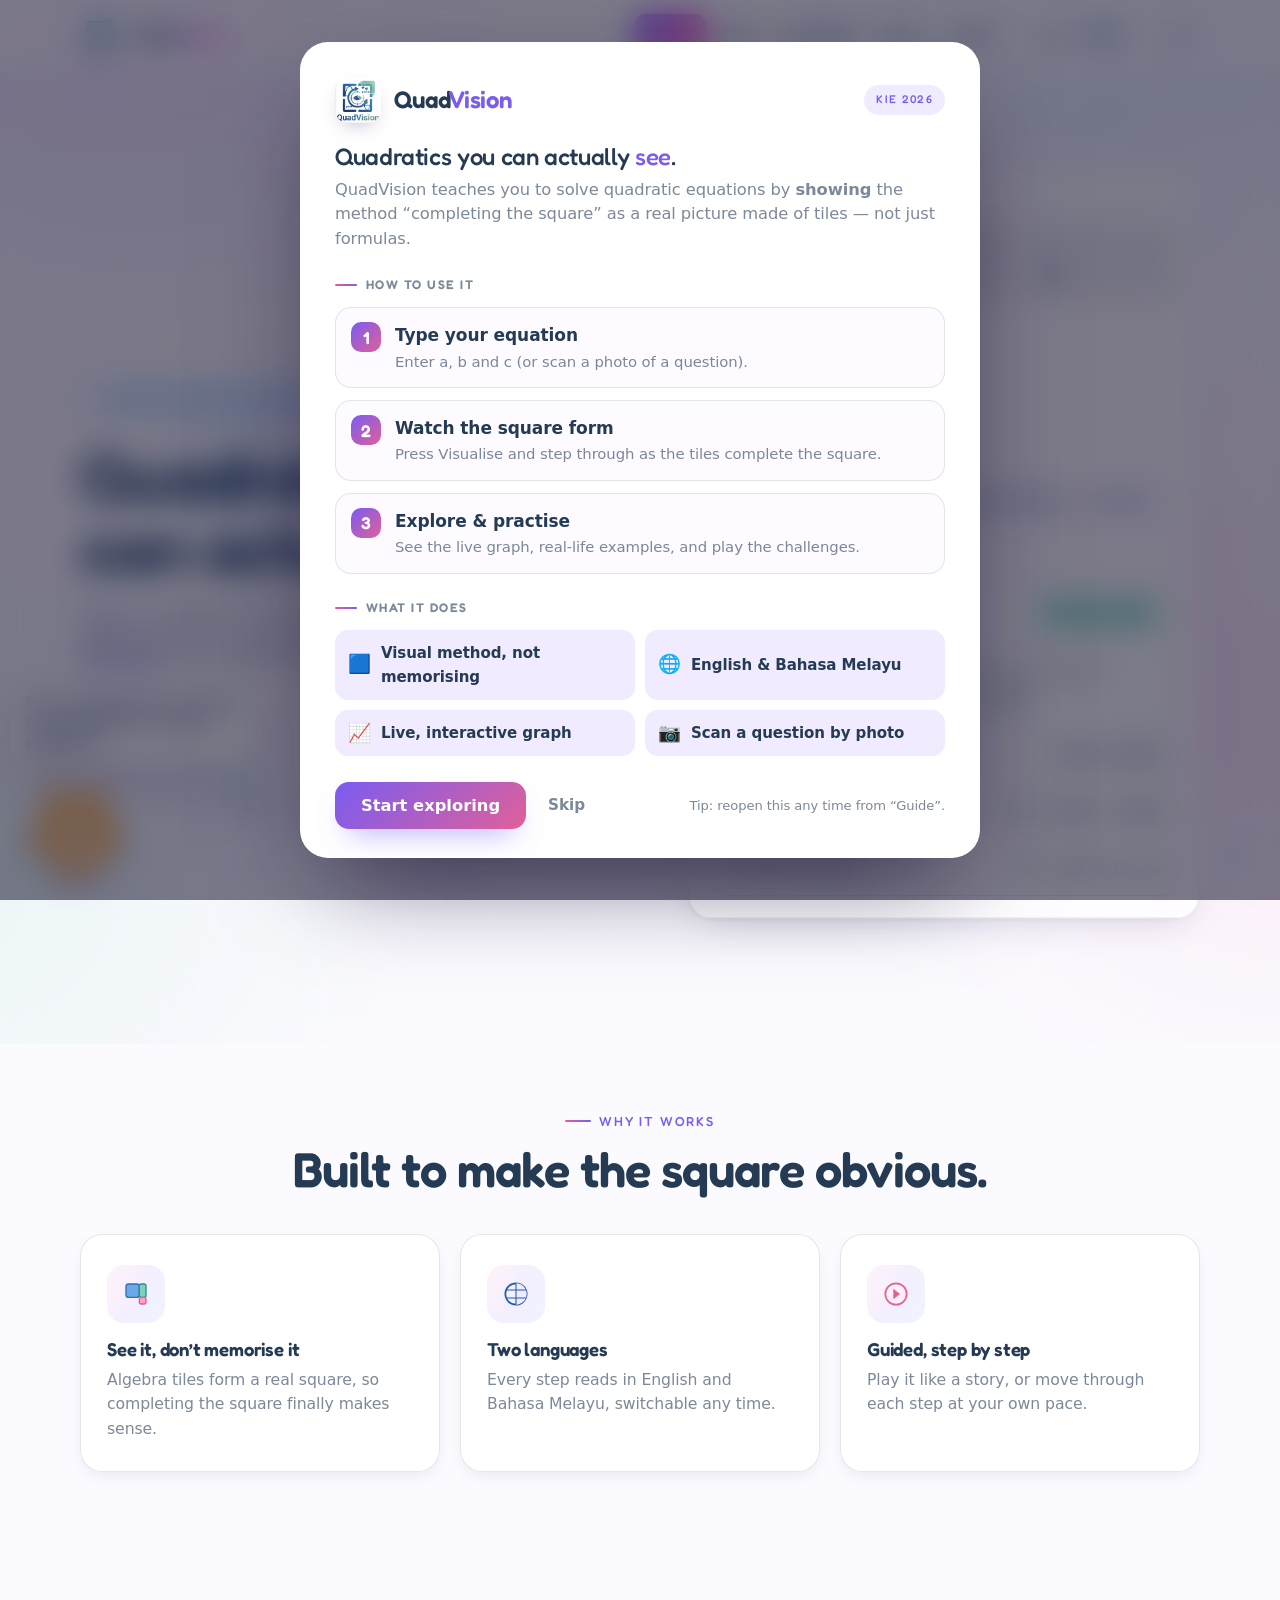
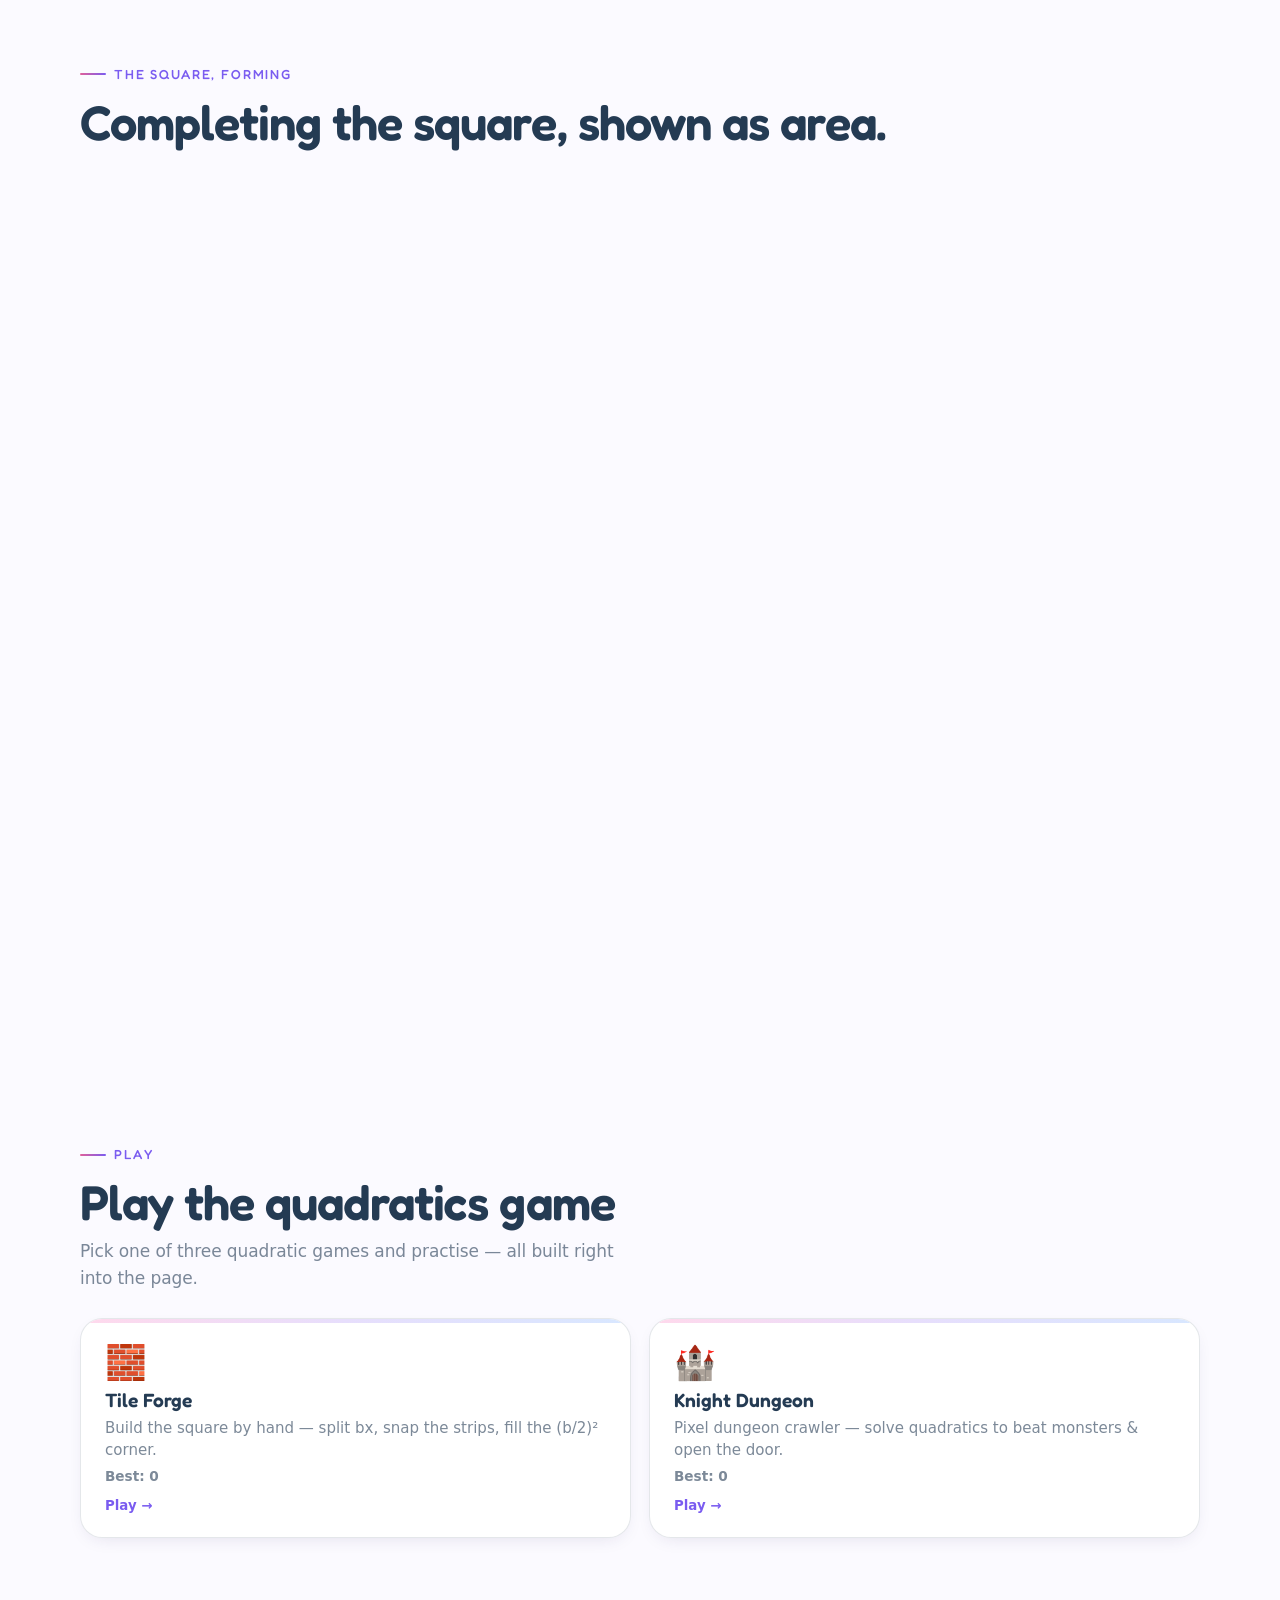
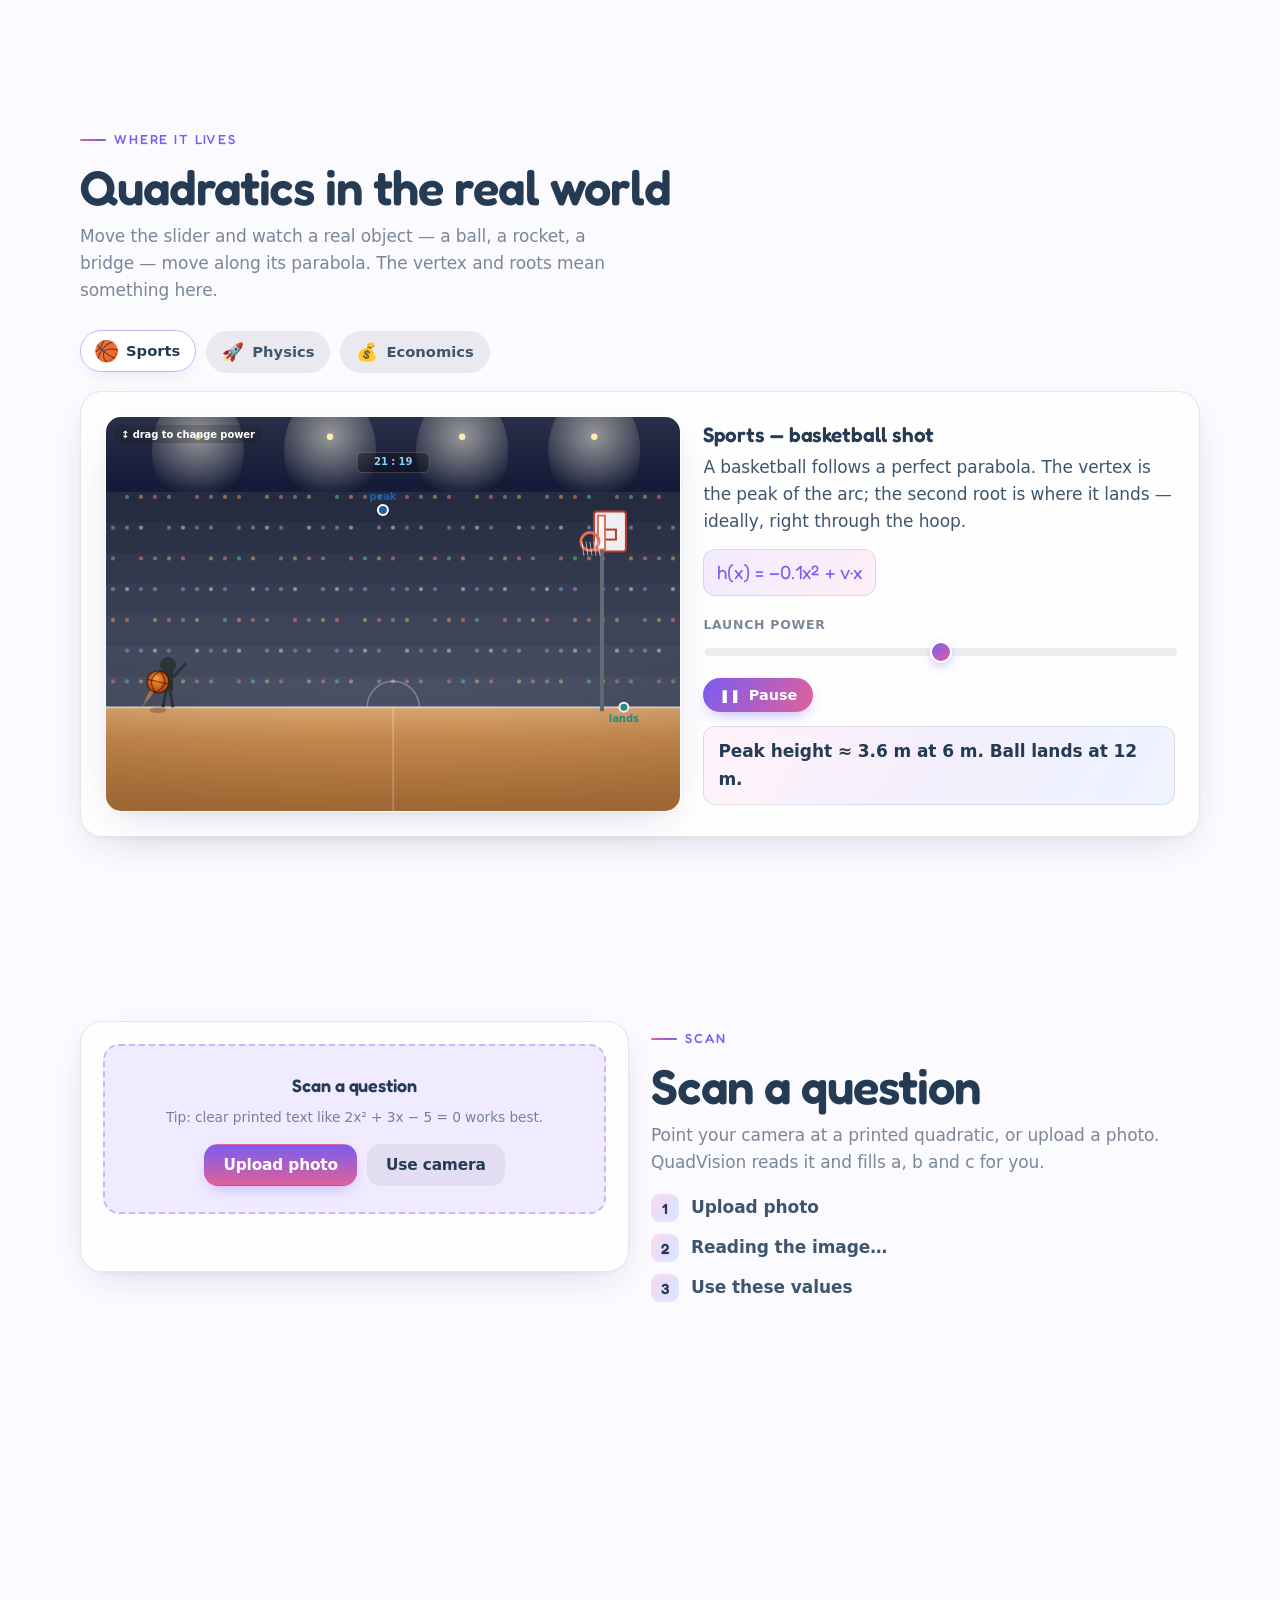
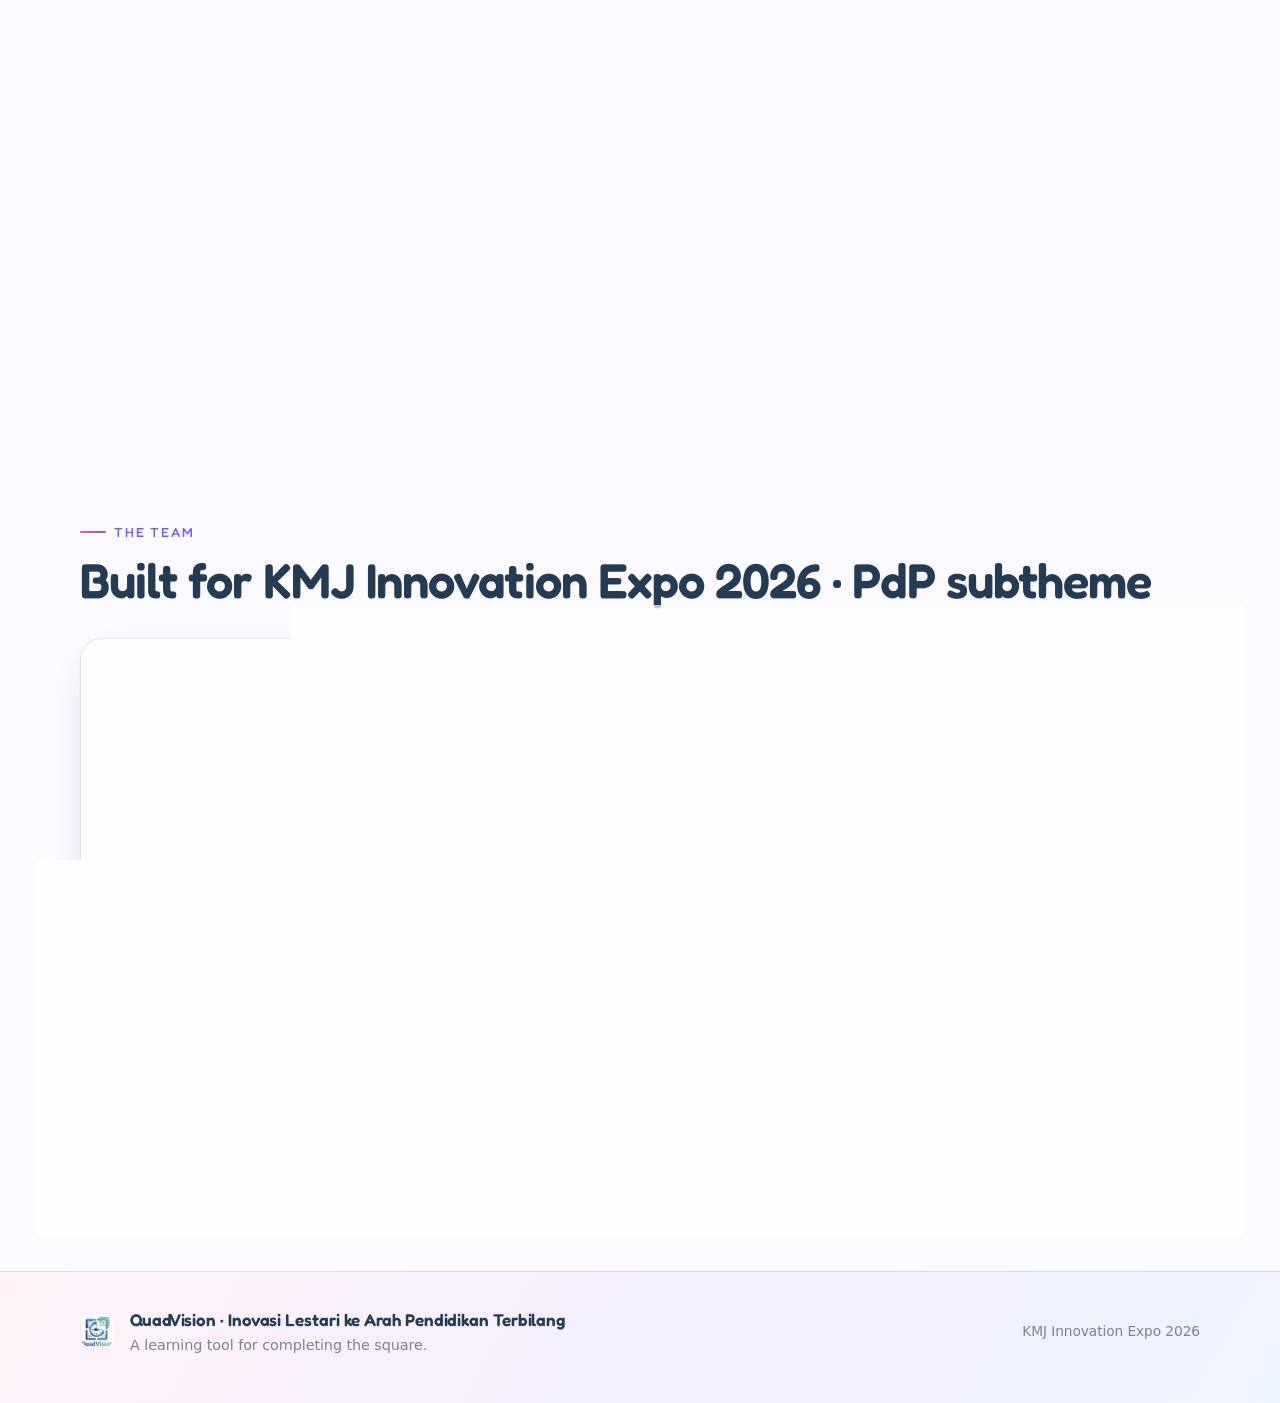
==== commit 4e6cb776: "Update team member names in index.html" ====
--- a/index.html
+++ b/index.html
@@ -356,34 +356,34 @@
           <div class="lecturer-row">
             <div class="member lecturer">
               <div class="avatar lecturer-av"><img src="assets/team/lecturer.svg" alt="Supervising lecturer photo" /></div>
-              <div class="name" data-i18n="placeholder_name">Name</div>
+              <div class="name" data-i18n="placeholder_name">Sir Boon Kok Siong</div>
               <div class="role" data-i18n="role_lecturer">Supervising lecturer</div>
             </div>
           </div>
           <div class="members">
             <div class="member lead">
               <div class="avatar"><img src="assets/team/member1.svg" alt="Team member photo" /></div>
-              <div class="name" data-i18n="placeholder_name">Name</div>
+              <div class="name" data-i18n="placeholder_name">Liew Quan Kuan</div>
               <div class="role" data-i18n="role_leader">Team leader</div>
             </div>
             <div class="member">
               <div class="avatar"><img src="assets/team/member2.svg" alt="Team member photo" /></div>
-              <div class="name" data-i18n="placeholder_name">Name</div>
+              <div class="name" data-i18n="placeholder_name">Ho Kai Wen</div>
               <div class="role" data-i18n="role_member">Member</div>
             </div>
             <div class="member">
               <div class="avatar"><img src="assets/team/member3.svg" alt="Team member photo" /></div>
-              <div class="name" data-i18n="placeholder_name">Name</div>
+              <div class="name" data-i18n="placeholder_name">Han Song Ling</div>
               <div class="role" data-i18n="role_member">Member</div>
             </div>
             <div class="member">
               <div class="avatar"><img src="assets/team/member4.svg" alt="Team member photo" /></div>
-              <div class="name" data-i18n="placeholder_name">Name</div>
+              <div class="name" data-i18n="placeholder_name">Yang Guang Ron</div>
               <div class="role" data-i18n="role_member">Member</div>
             </div>
             <div class="member">
               <div class="avatar"><img src="assets/team/member5.svg" alt="Team member photo" /></div>
-              <div class="name" data-i18n="placeholder_name">Name</div>
+              <div class="name" data-i18n="placeholder_name">Lim Hong Rui</div>
               <div class="role" data-i18n="role_member">Member</div>
             </div>
           </div>
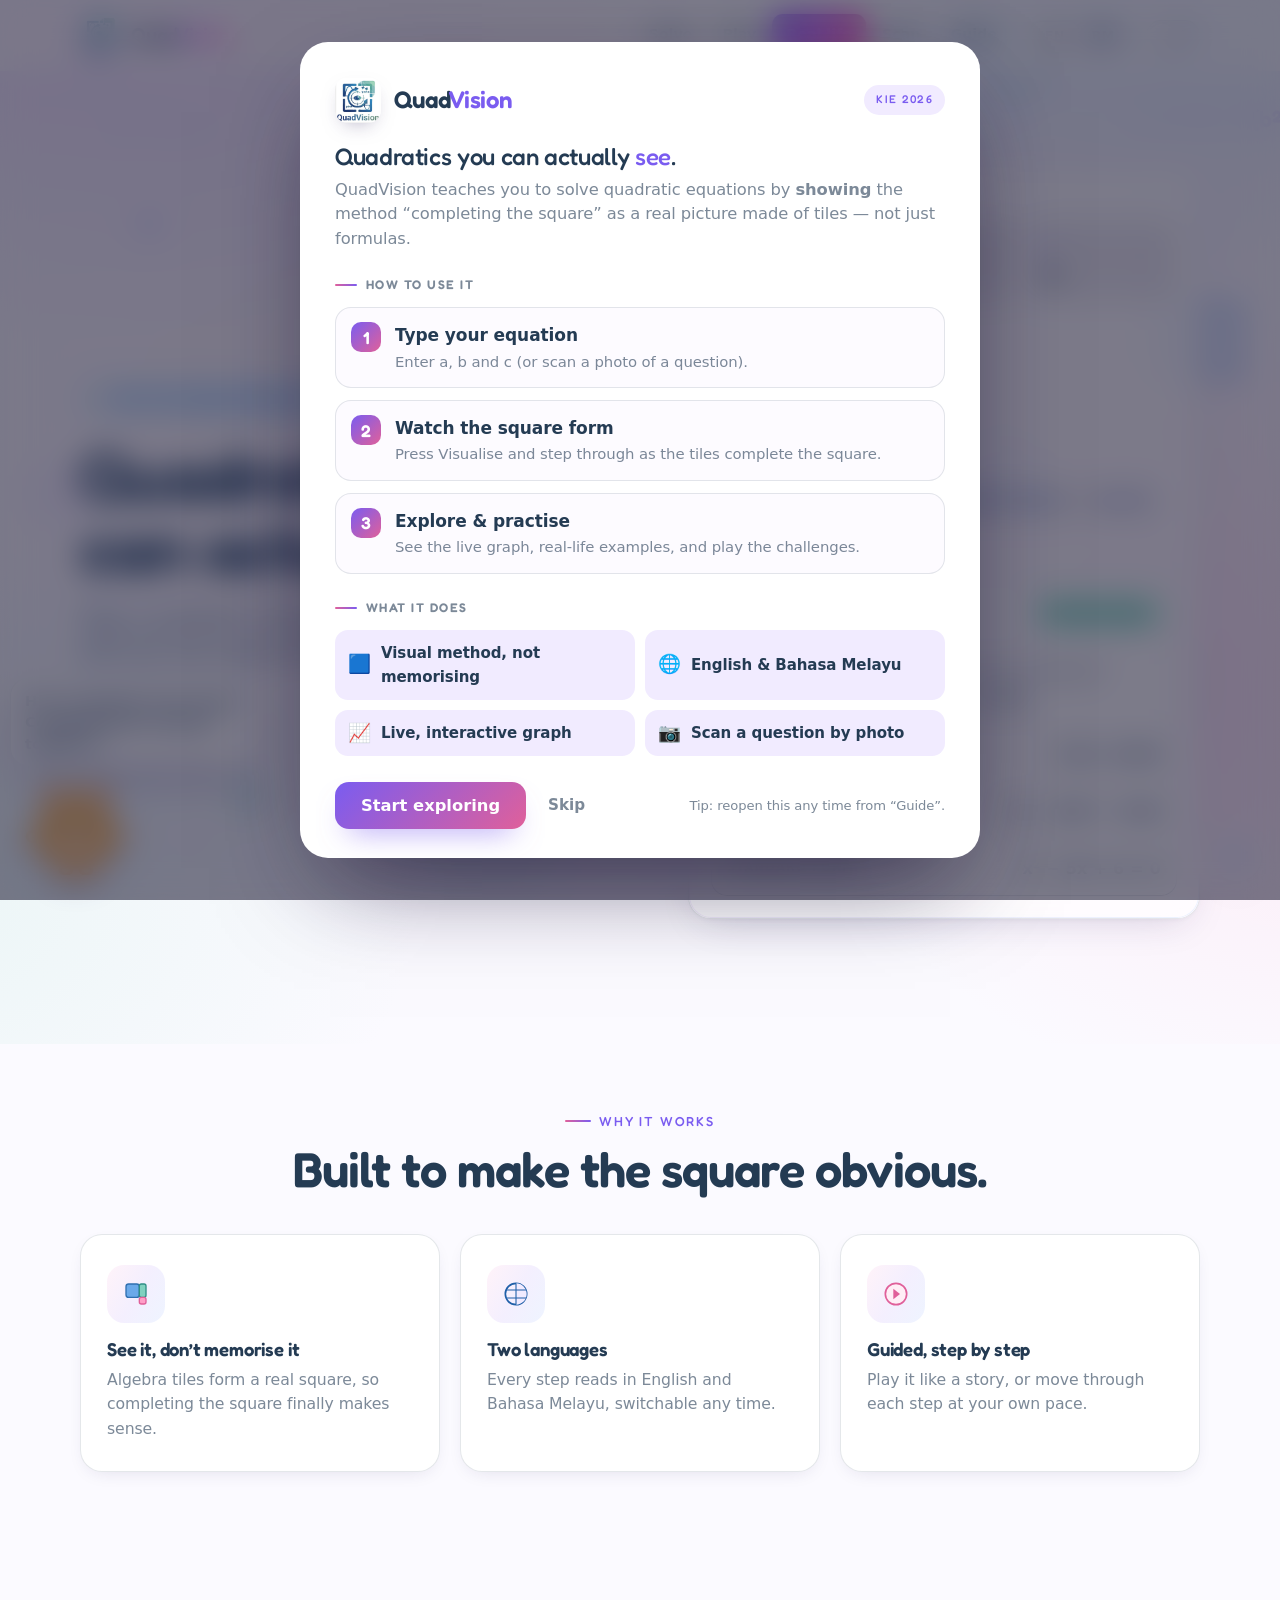
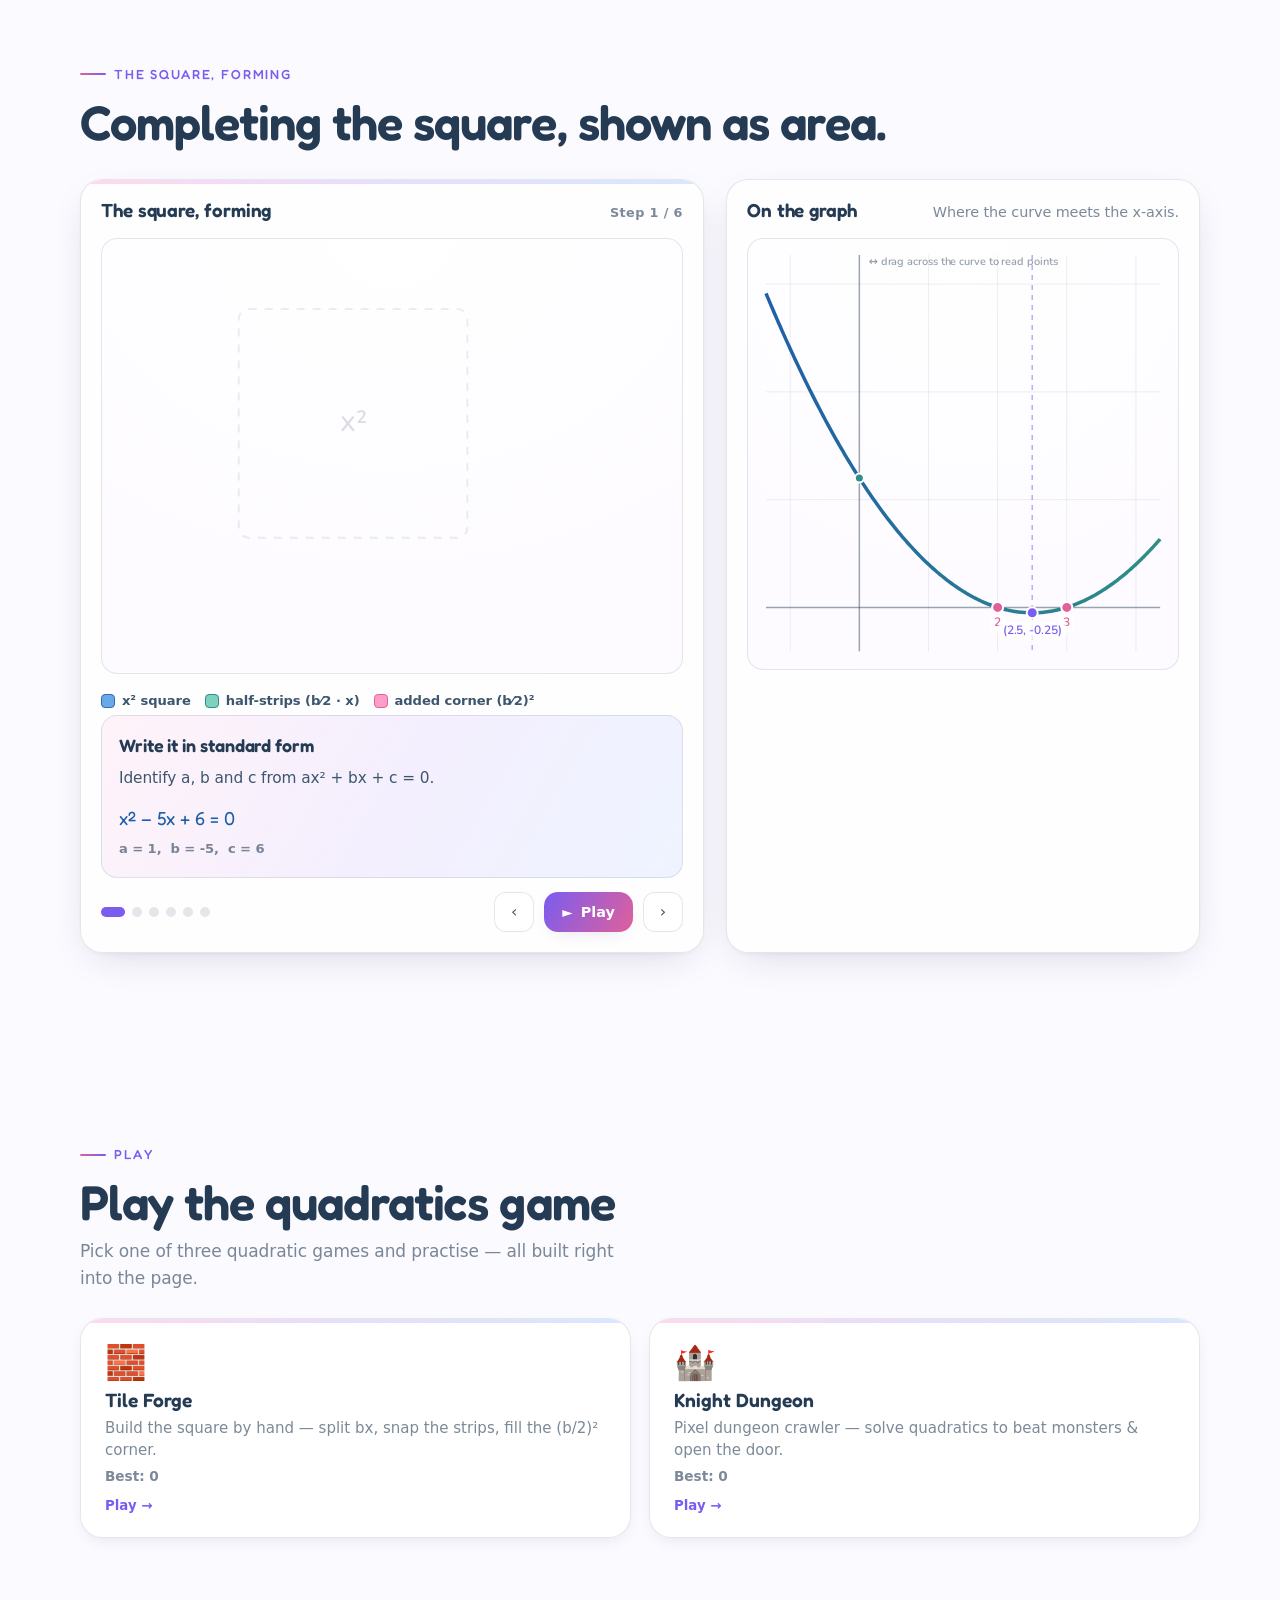
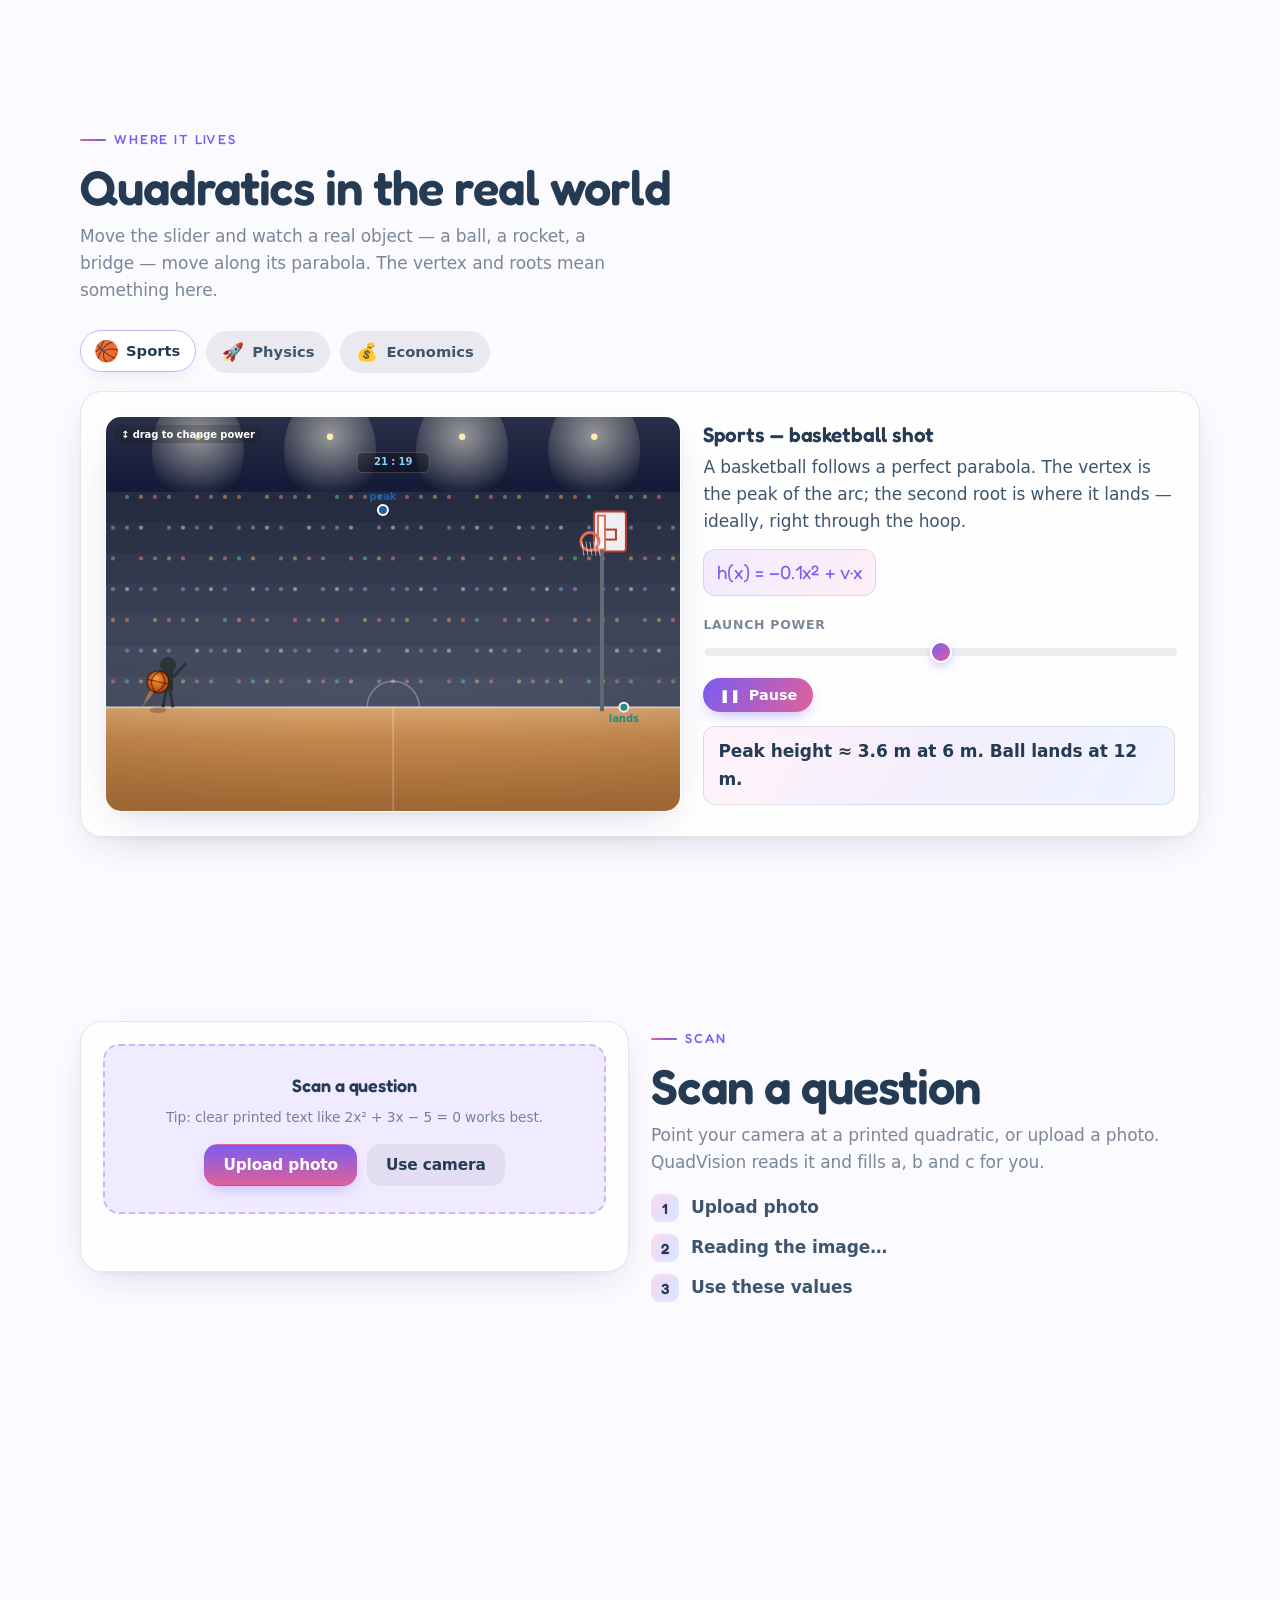
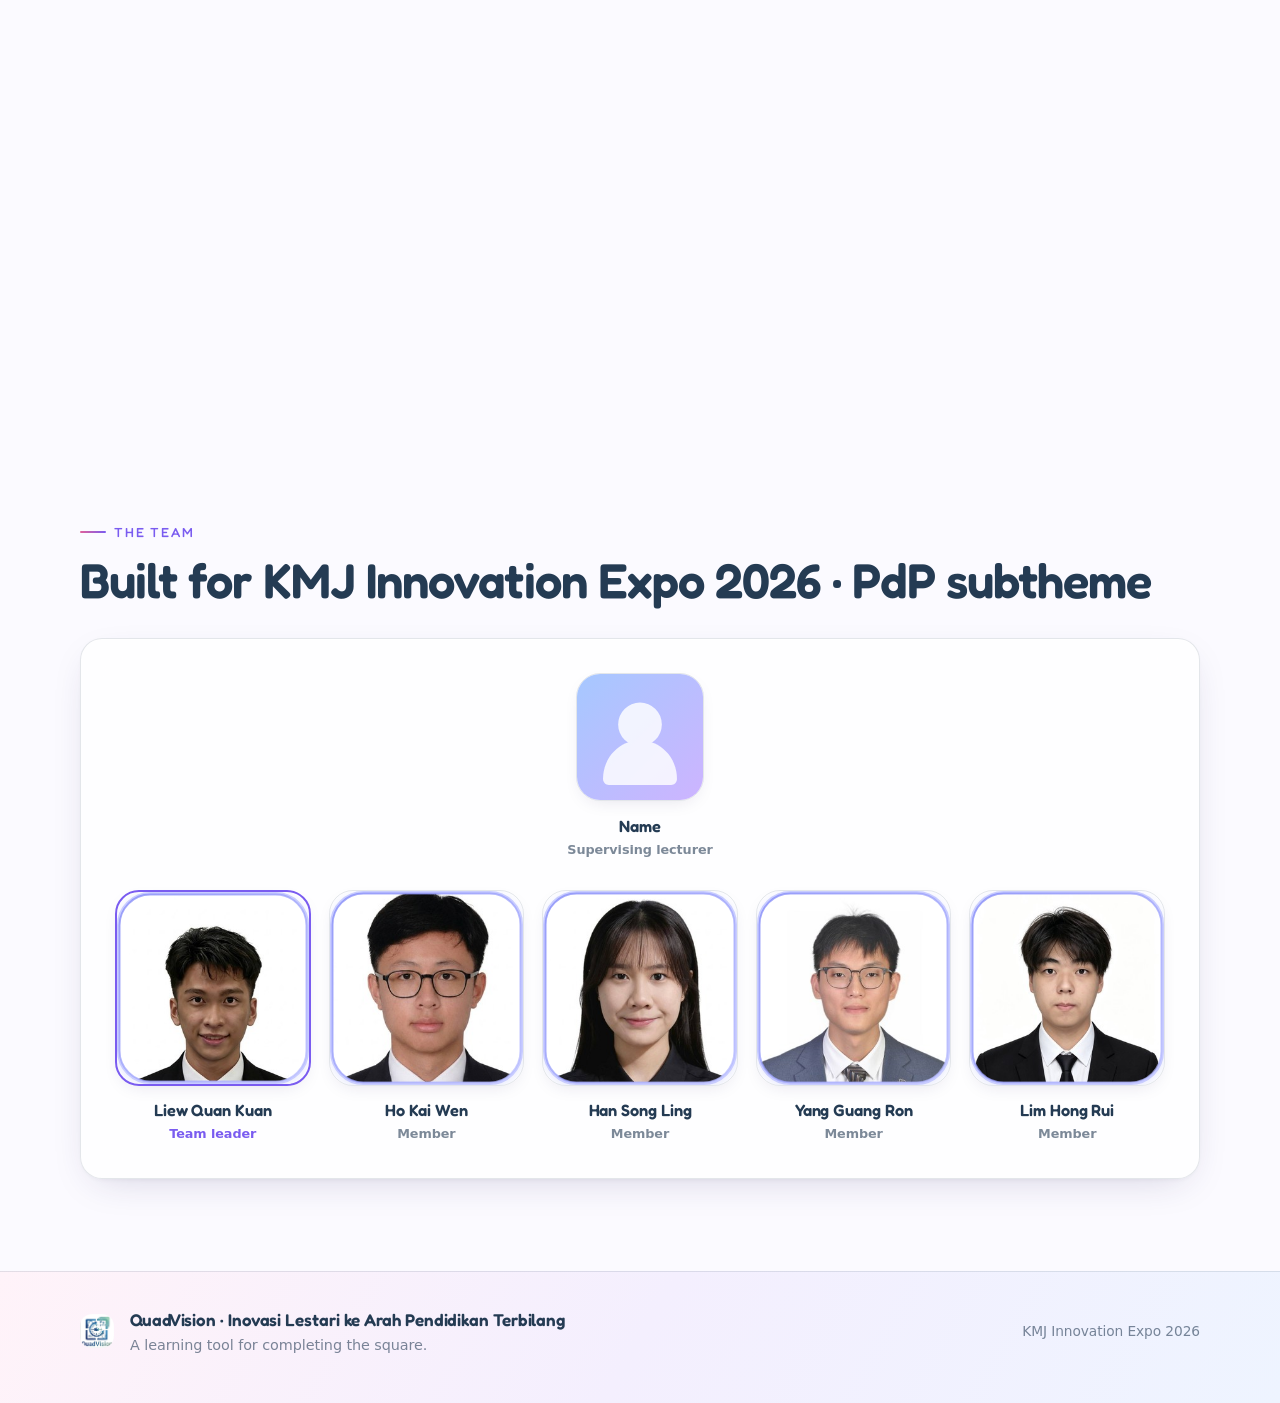
==== commit dceb2188: "Update index.html" ====
--- a/index.html
+++ b/index.html
@@ -363,27 +363,27 @@
           <div class="members">
             <div class="member lead">
               <div class="avatar"><img src="assets/team/member1.svg" alt="Team member photo" /></div>
-              <div class="name" data-i18n="placeholder_name">Liew Quan Kuan</div>
+              <div class="name">Liew Quan Kuan</div>
               <div class="role" data-i18n="role_leader">Team leader</div>
             </div>
             <div class="member">
               <div class="avatar"><img src="assets/team/member2.svg" alt="Team member photo" /></div>
-              <div class="name" data-i18n="placeholder_name">Ho Kai Wen</div>
+              <div class="name">Ho Kai Wen</div>
               <div class="role" data-i18n="role_member">Member</div>
             </div>
             <div class="member">
               <div class="avatar"><img src="assets/team/member3.svg" alt="Team member photo" /></div>
-              <div class="name" data-i18n="placeholder_name">Han Song Ling</div>
+              <div class="name">Han Song Ling</div>
               <div class="role" data-i18n="role_member">Member</div>
             </div>
             <div class="member">
               <div class="avatar"><img src="assets/team/member4.svg" alt="Team member photo" /></div>
-              <div class="name" data-i18n="placeholder_name">Yang Guang Ron</div>
+              <div class="name">Yang Guang Ron</div>
               <div class="role" data-i18n="role_member">Member</div>
             </div>
             <div class="member">
               <div class="avatar"><img src="assets/team/member5.svg" alt="Team member photo" /></div>
-              <div class="name" data-i18n="placeholder_name">Lim Hong Rui</div>
+              <div class="name">Lim Hong Rui</div>
               <div class="role" data-i18n="role_member">Member</div>
             </div>
           </div>
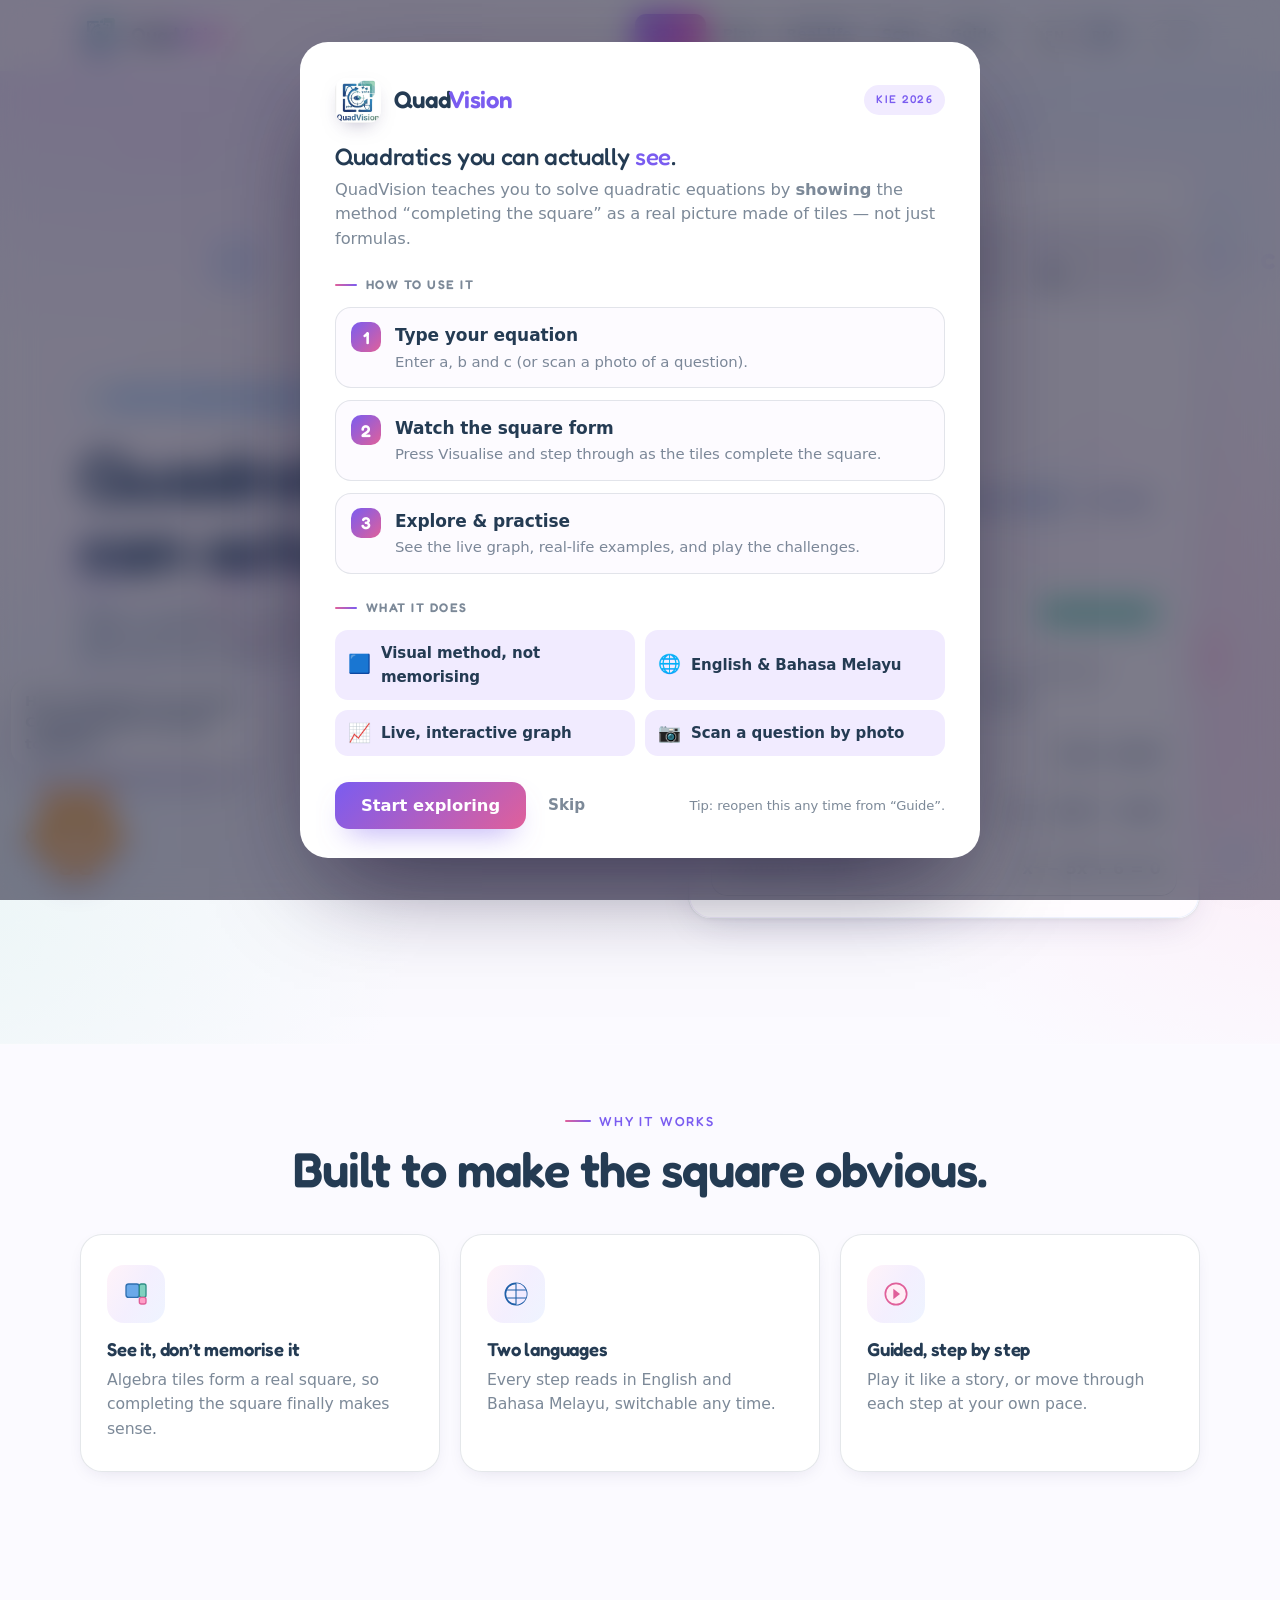
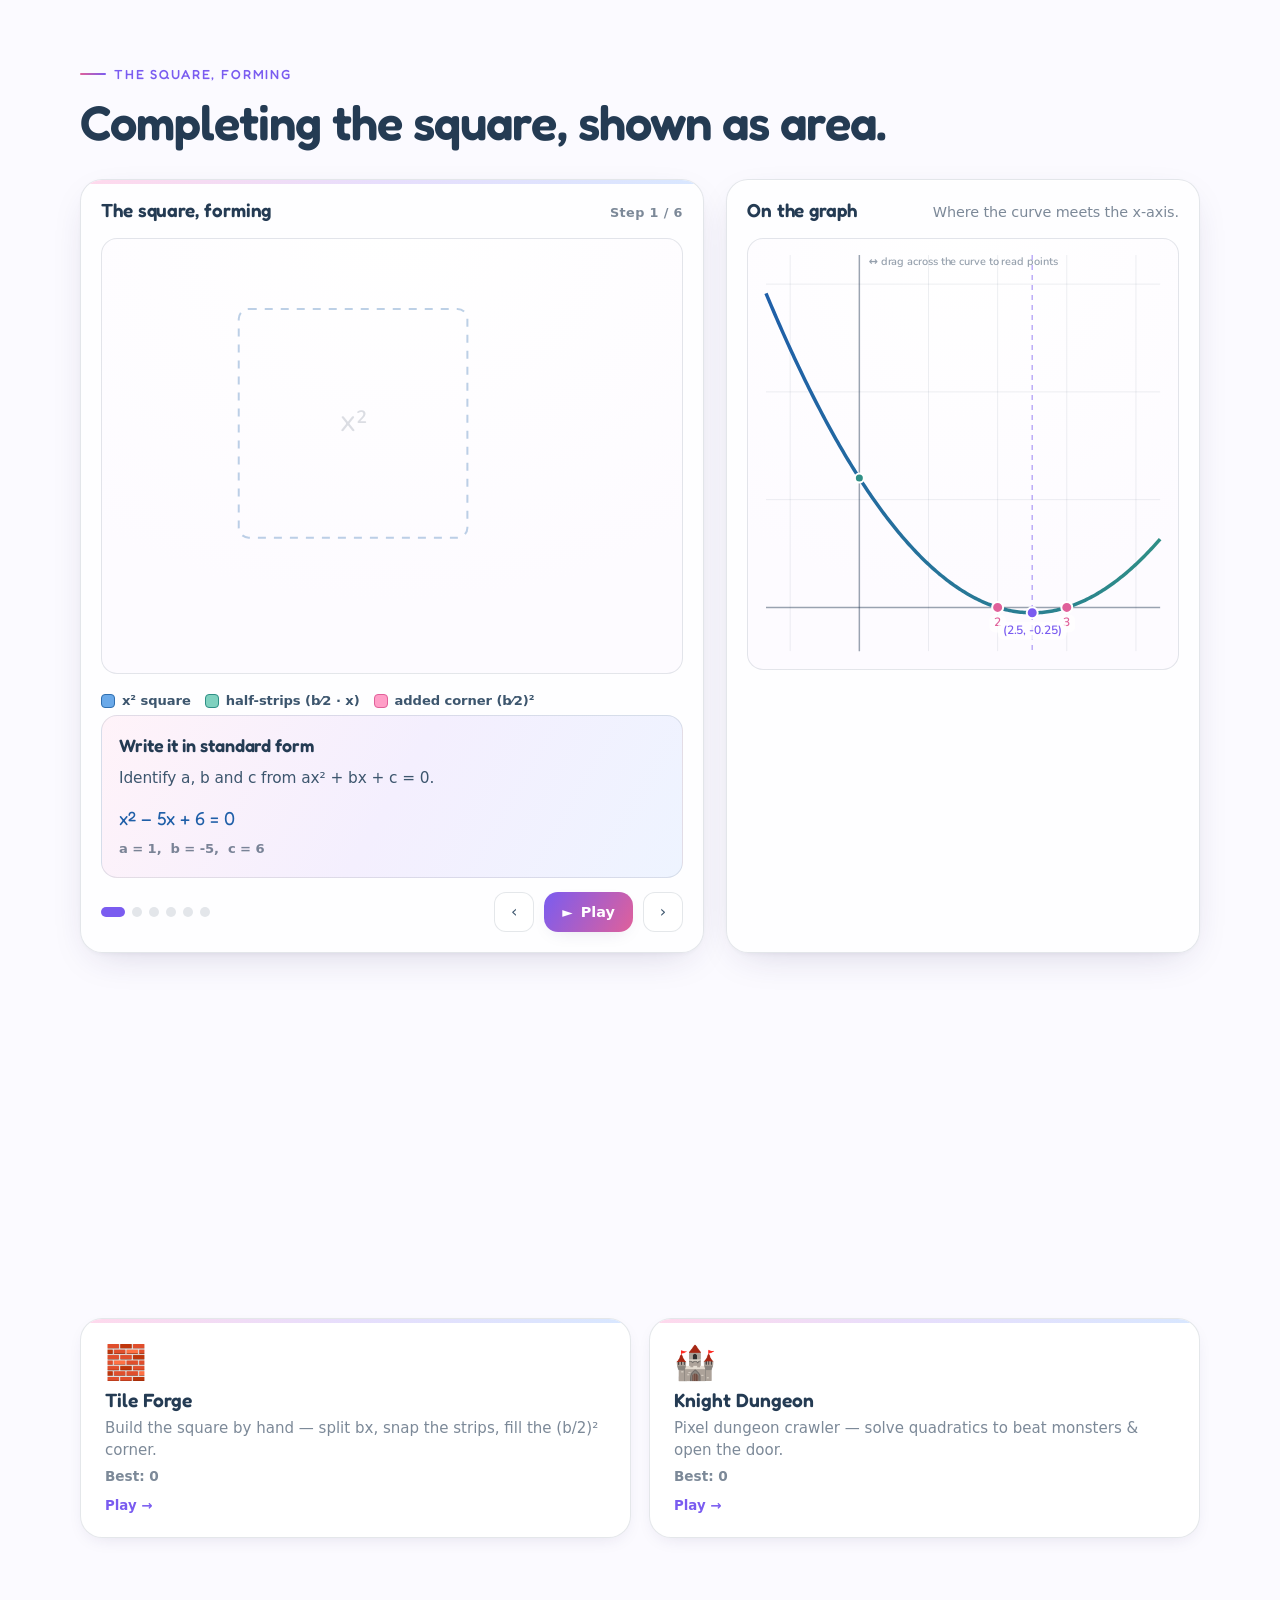
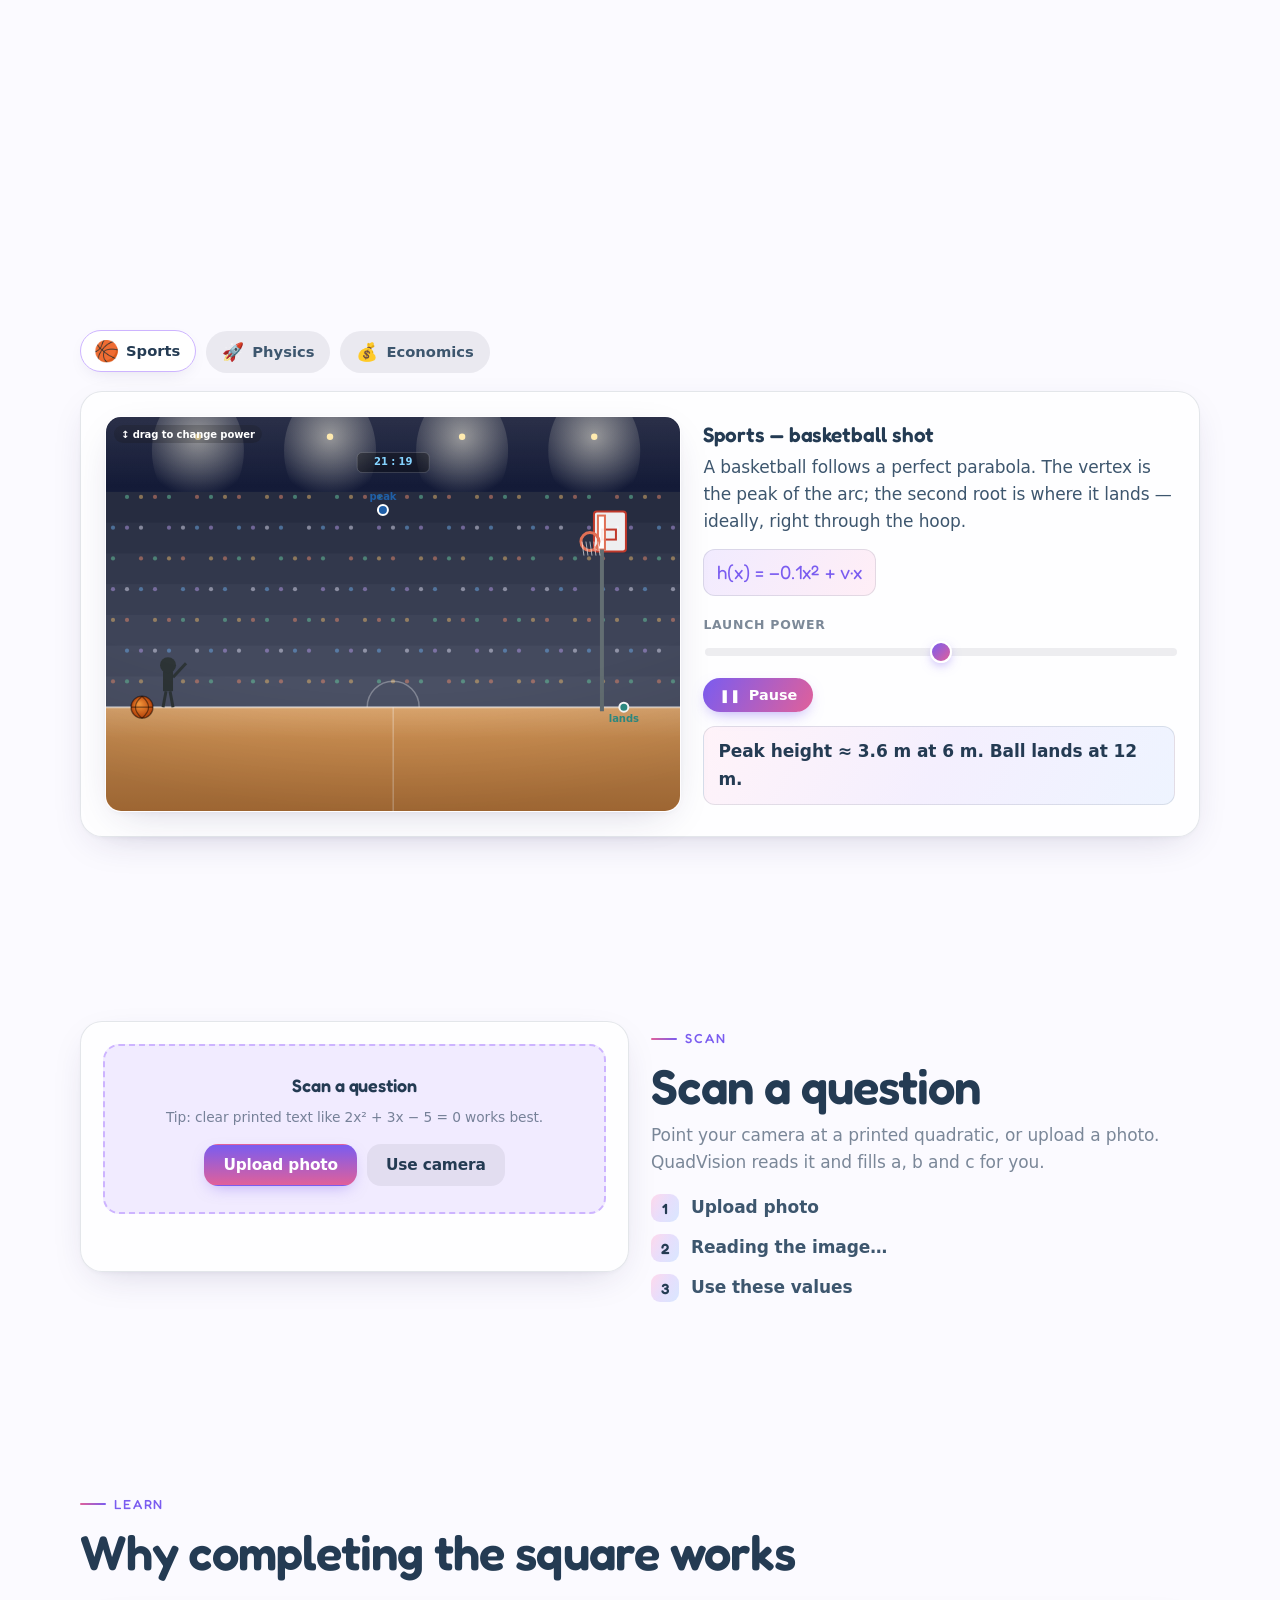
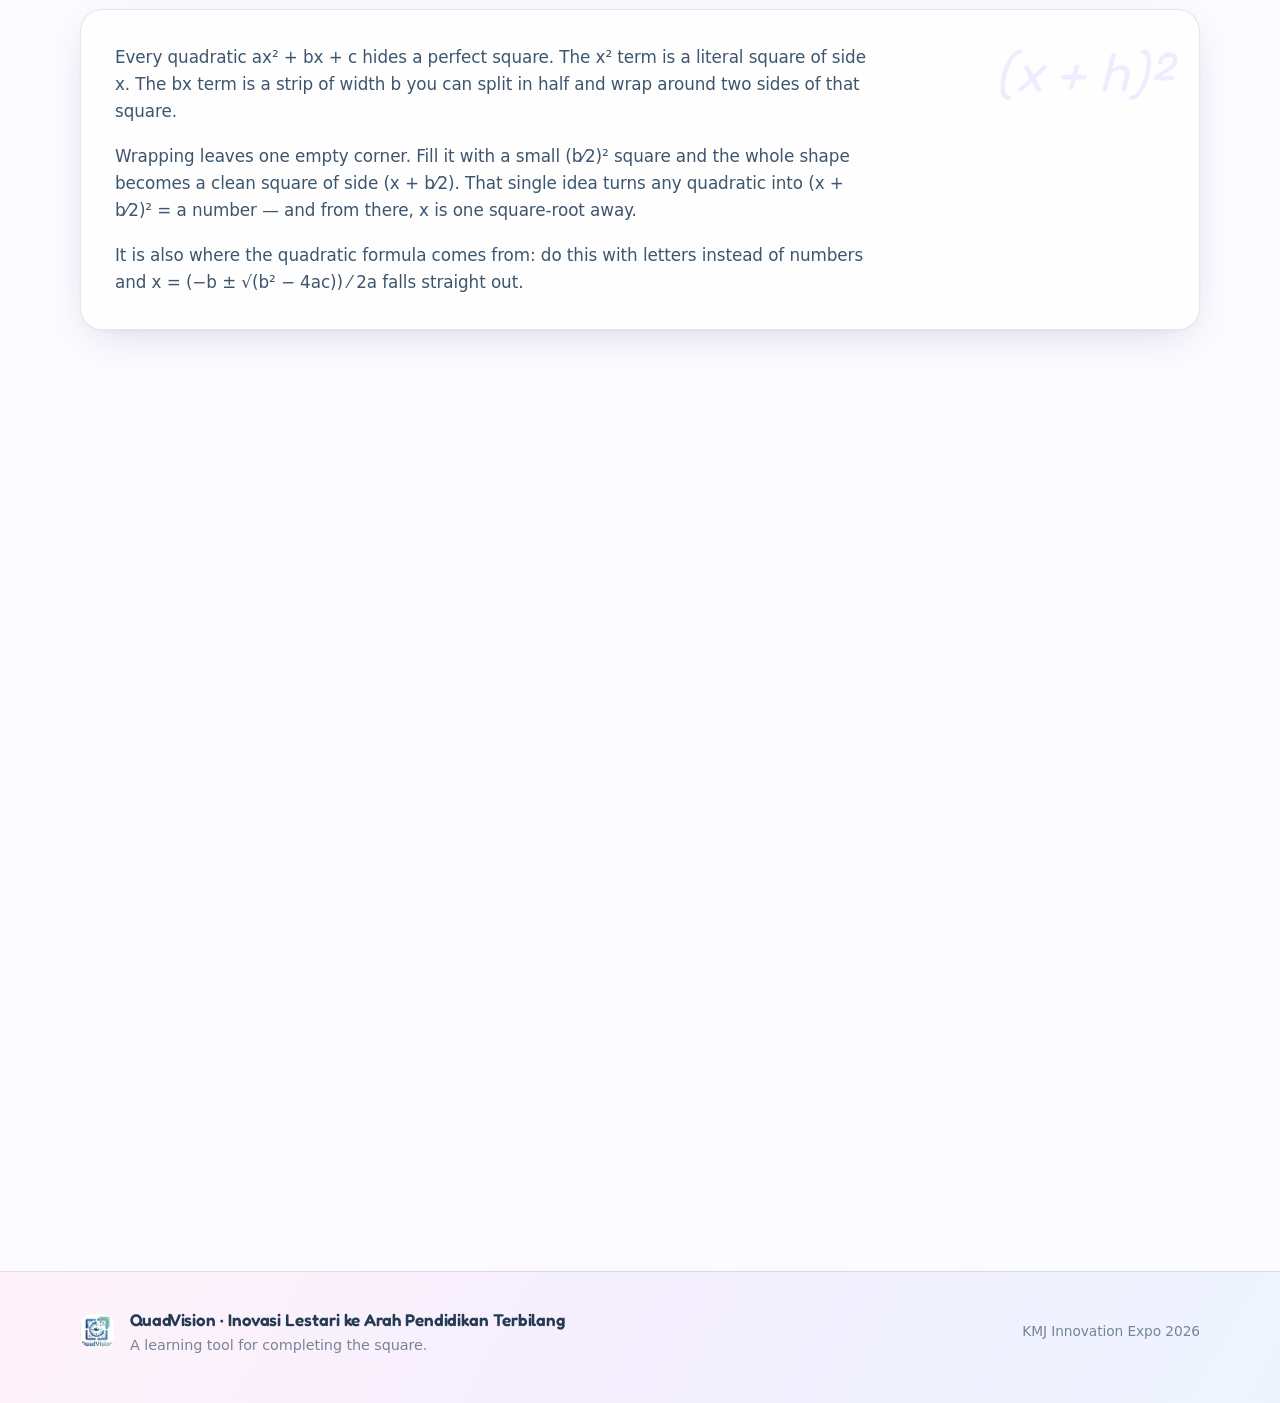
==== commit fccd82d3: "Update index.html" ====
--- a/index.html
+++ b/index.html
@@ -356,7 +356,7 @@
           <div class="lecturer-row">
             <div class="member lecturer">
               <div class="avatar lecturer-av"><img src="assets/team/lecturer.svg" alt="Supervising lecturer photo" /></div>
-              <div class="name" data-i18n="placeholder_name">Sir Boon Kok Siong</div>
+              <div class="name">Sir Boon Kok Siong</div>
               <div class="role" data-i18n="role_lecturer">Supervising lecturer</div>
             </div>
           </div>
